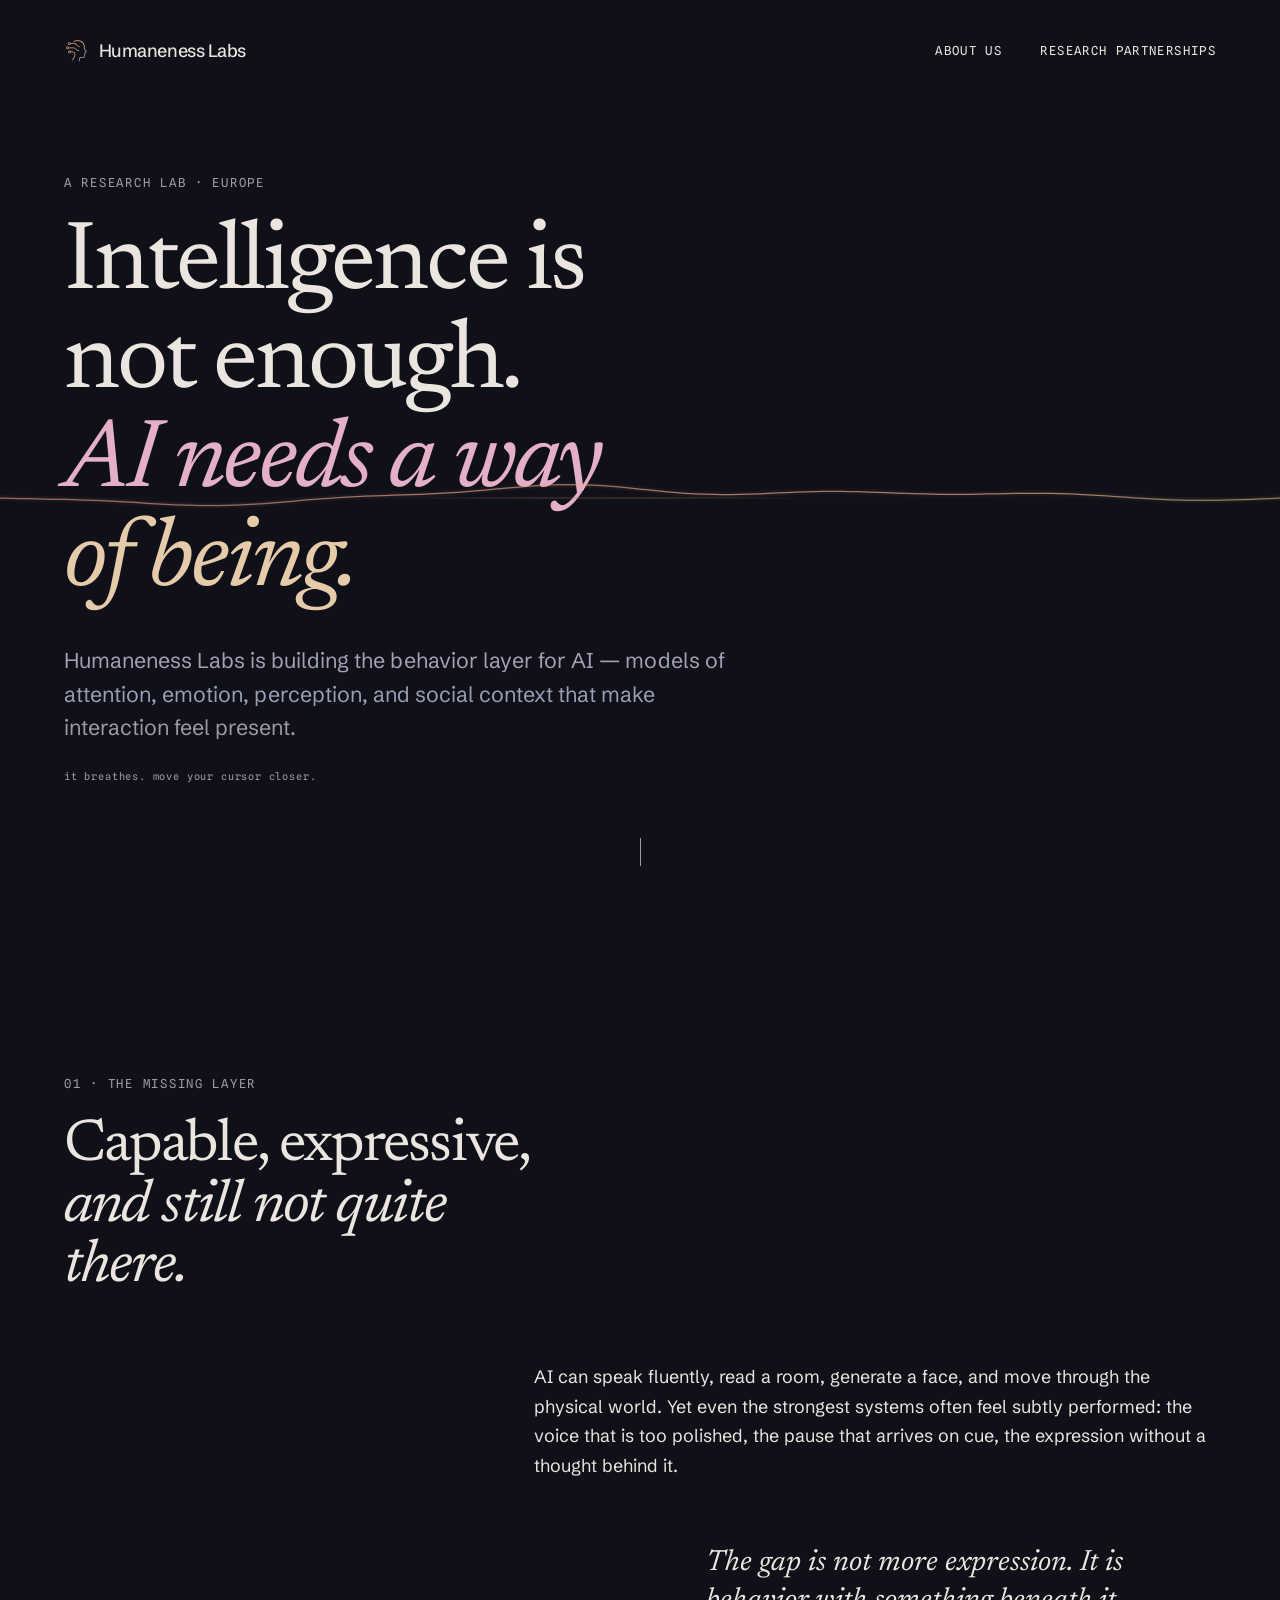
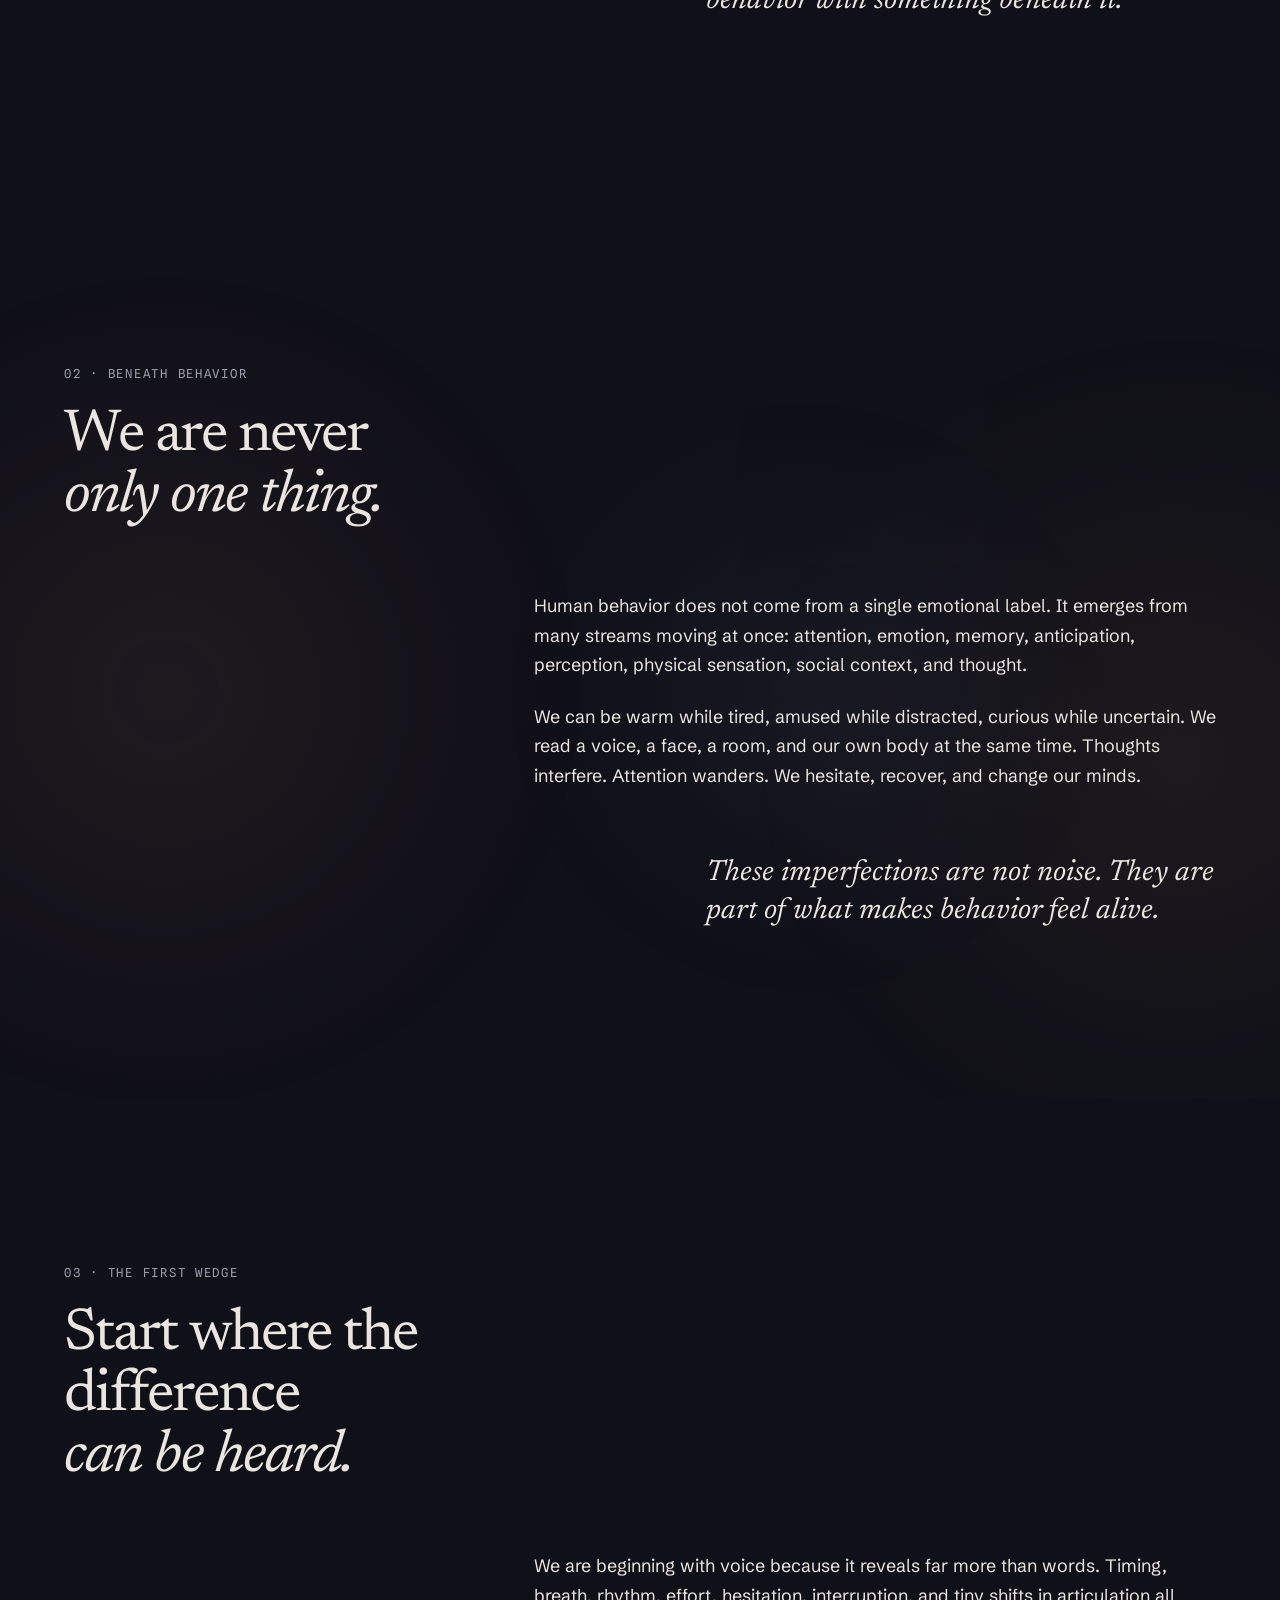
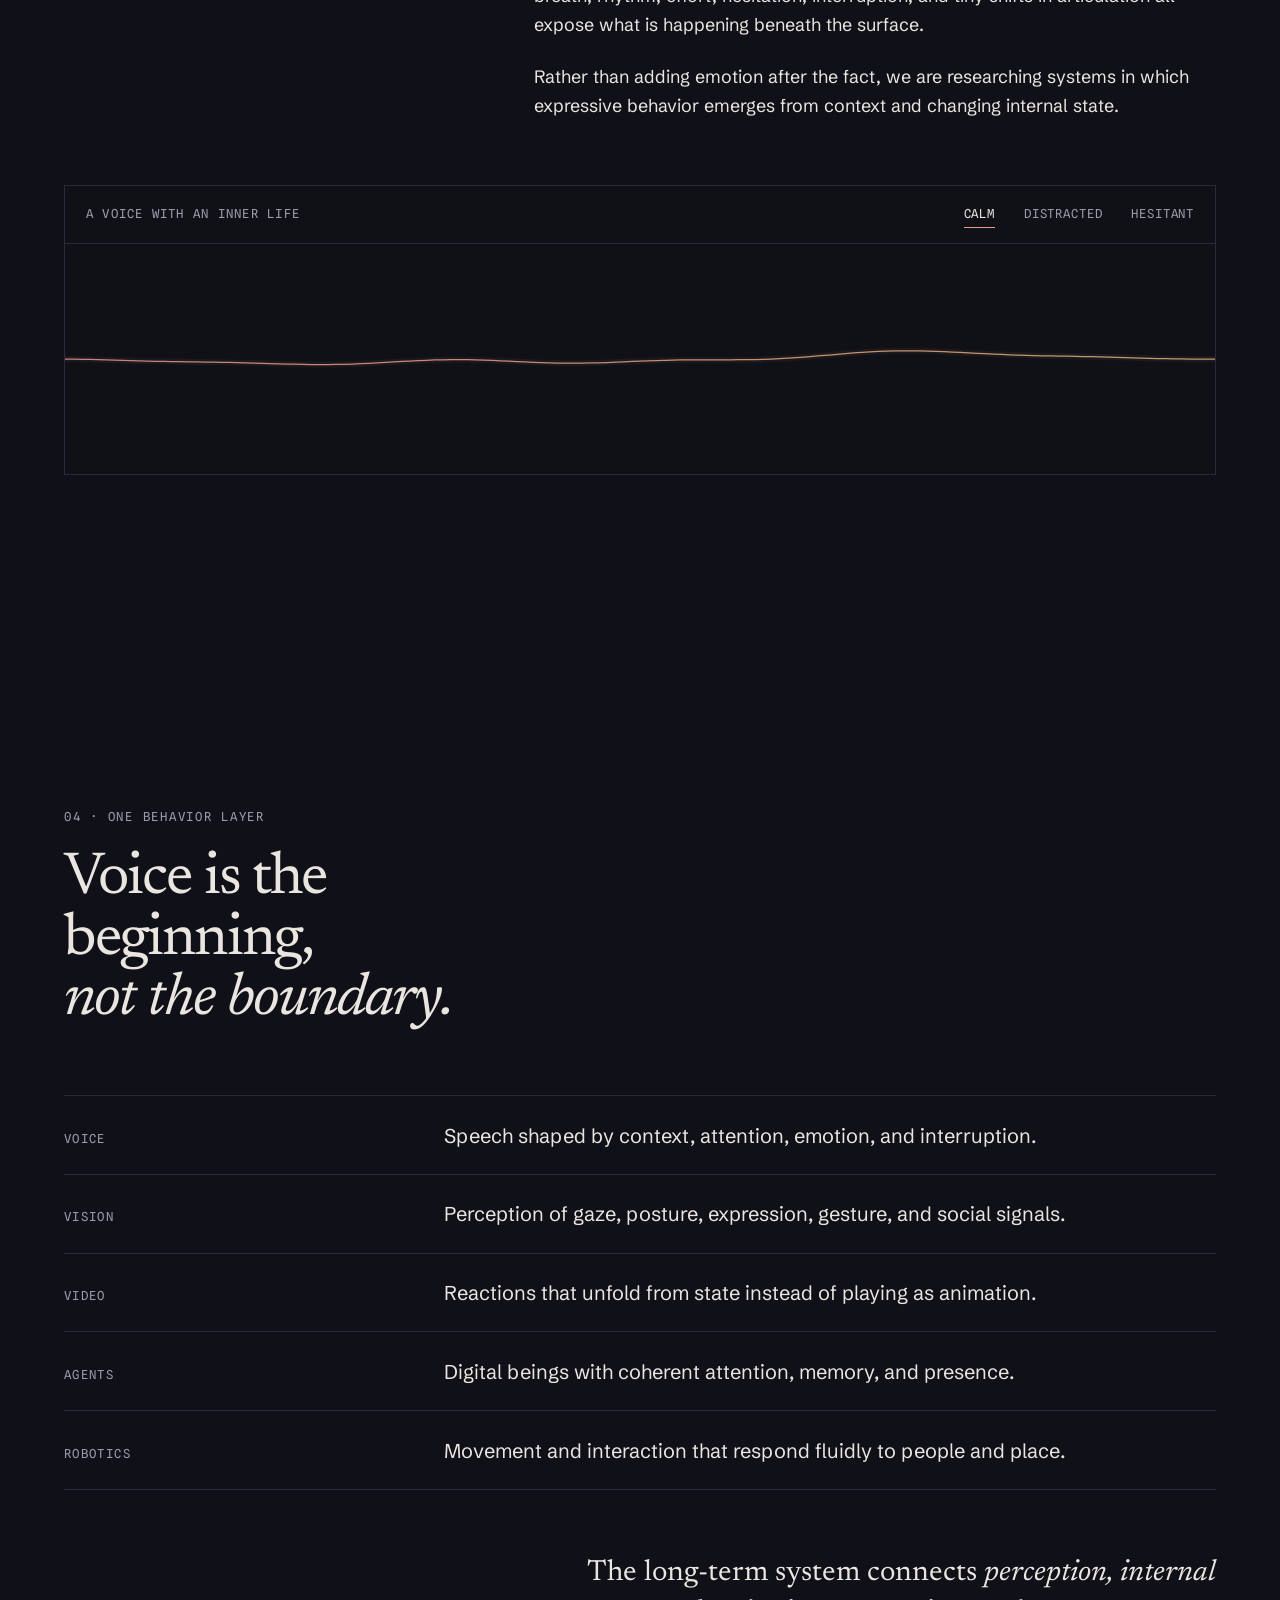
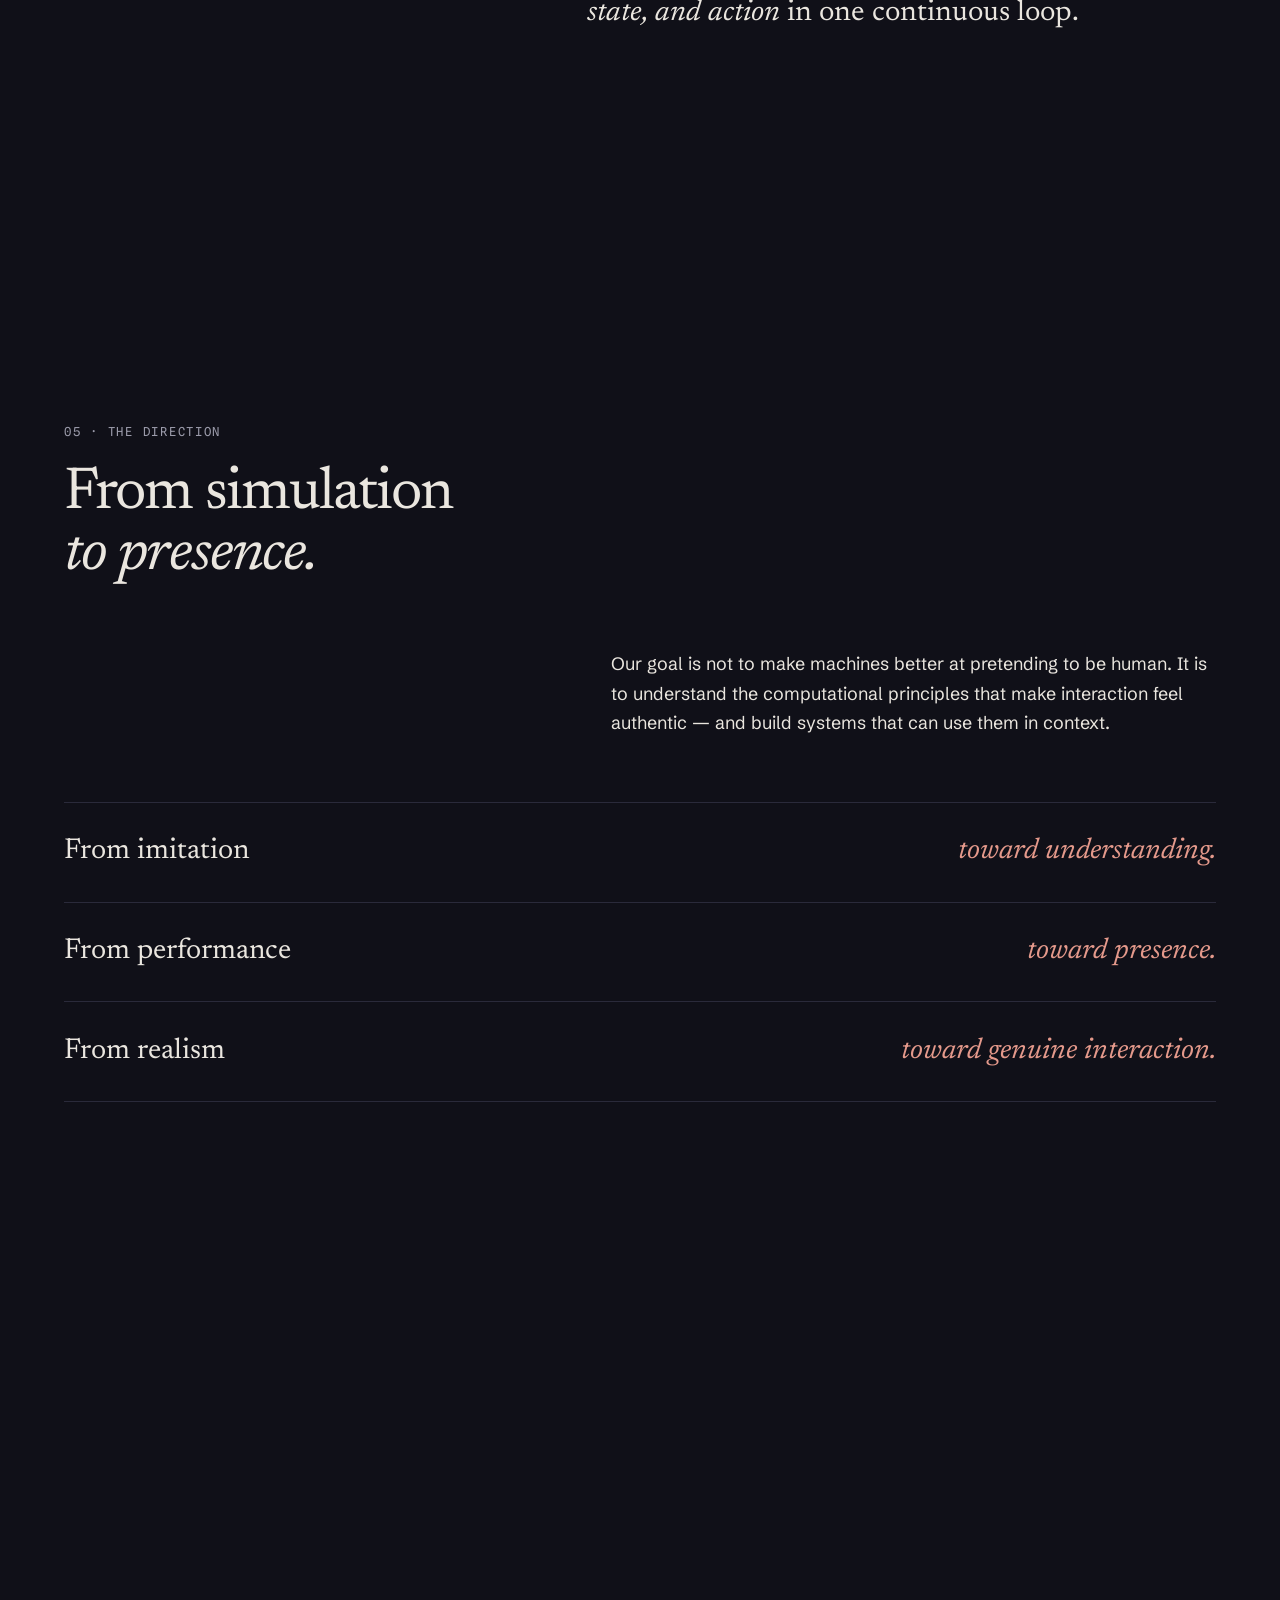
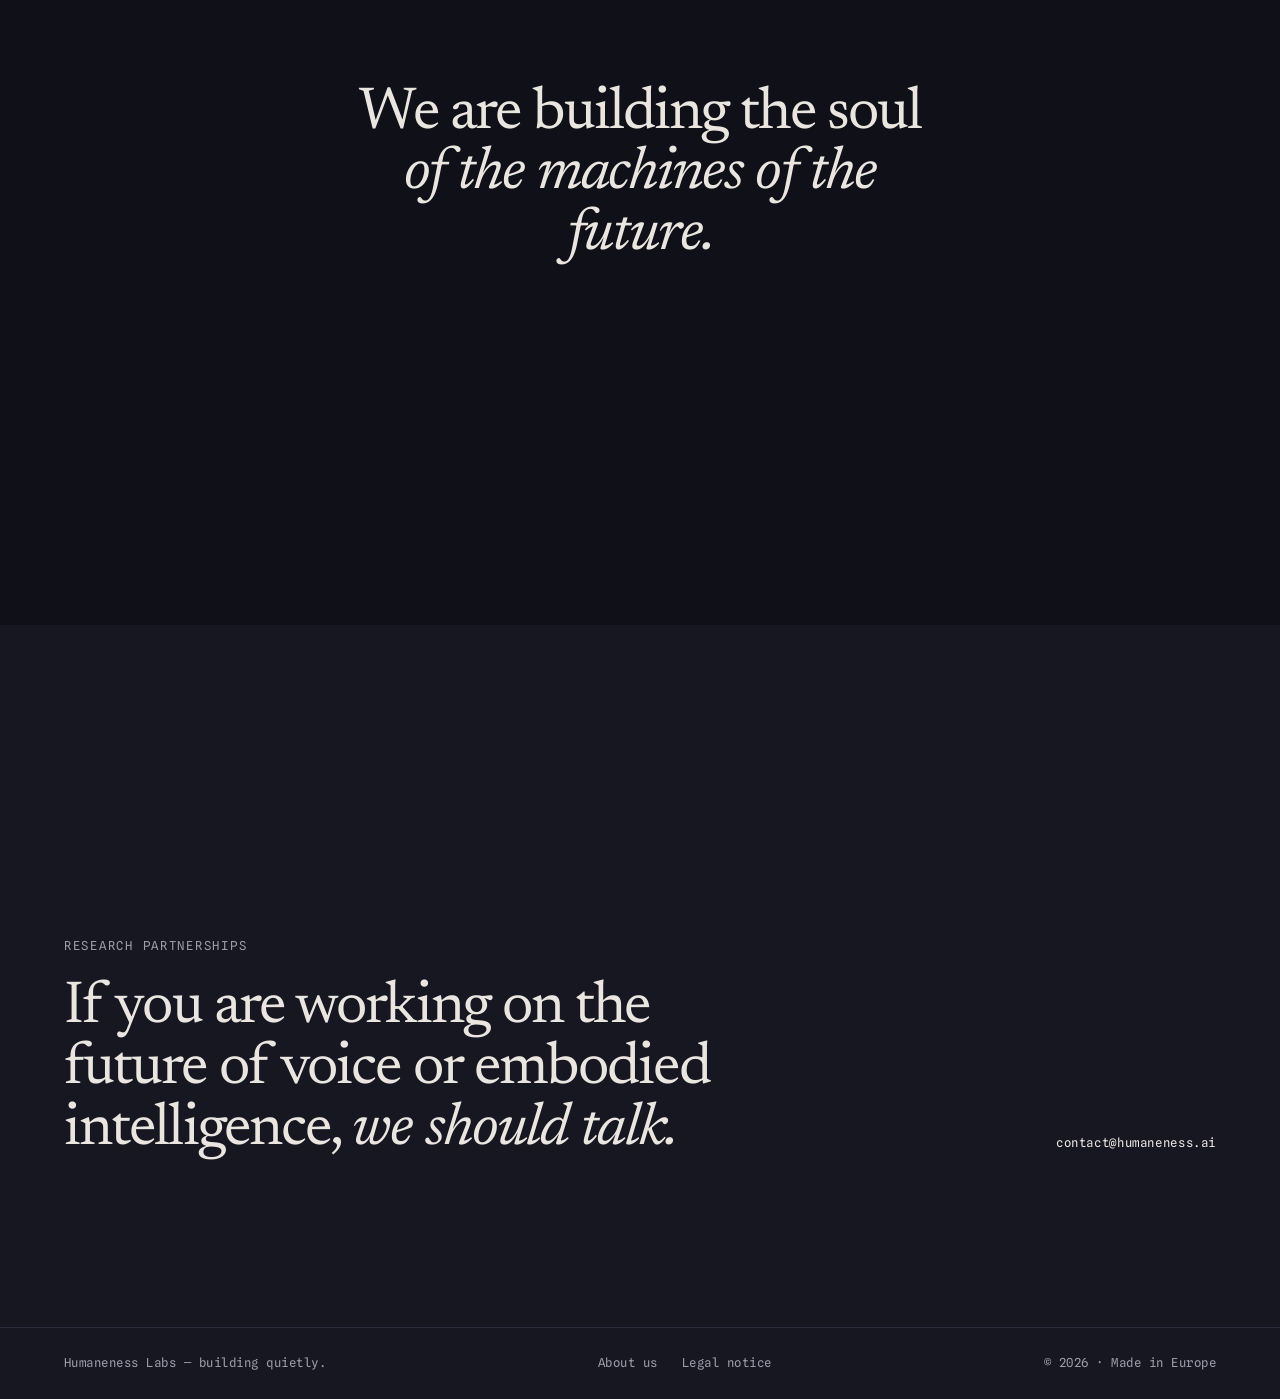
==== docs/index.html @ 401e99cb "Refresh cached stylesheets for corrected desktop layout" ====
<!doctype html>
<html lang="en" class="no-js">
  <head>
    <meta charset="utf-8">
    <meta name="viewport" content="width=device-width, initial-scale=1">
    <meta name="theme-color" content="#101018">
    <meta name="description" content="A European research lab building the behavior layer for AI — beginning with voice and extending to embodied intelligence.">
    <meta property="og:type" content="website">
    <meta property="og:title" content="Humaneness Labs — The behavior layer for AI">
    <meta property="og:description" content="Models of attention, emotion, perception, and social context that make AI interaction feel present.">
    <meta property="og:image" content="assets/og/og-image.png">
    <meta name="twitter:card" content="summary_large_image">
    <meta name="twitter:title" content="Humaneness Labs — The behavior layer for AI">
    <meta name="twitter:description" content="Models of attention, emotion, perception, and social context that make AI interaction feel present.">
    <meta name="twitter:image" content="assets/og/og-image.png">
    <title>Humaneness Labs — The behavior layer for AI</title>
    <link rel="icon" href="favicon.png" type="image/png" sizes="64x64">
    <link rel="icon" href="logo.svg" type="image/svg+xml">
    <link rel="preload" href="assets/fonts/newsreader-400.woff2" as="font" type="font/woff2" crossorigin>
    <link rel="preload" href="assets/fonts/schibsted-grotesk-400.woff2" as="font" type="font/woff2" crossorigin>
    <link rel="stylesheet" href="assets/css/main.css?v=73f887b3a5cd">
  </head>
  <body>
    <a class="skip-link" href="#main">Skip to content</a>

    <header class="site-header" aria-label="Primary">
      <a class="wordmark" href="#hero" aria-label="Humaneness Labs, home">
        <span class="brand-mark" aria-hidden="true"></span>
        <span>Humaneness Labs</span>
      </a>
      <nav class="site-nav" aria-label="Main navigation">
        <a class="text-link" href="about.html">About us</a>
        <a class="text-link site-header__contact" href="#contact">Research partnerships</a>
      </nav>
    </header>

    <canvas class="living-line living-line--fixed" id="living-line" role="img" aria-label="A thin line moving like a breathing voice"></canvas>

    <main id="main" tabindex="-1">
      <section class="hero shell" id="hero" aria-labelledby="hero-title">
        <div class="hero__content">
          <p class="eyebrow">A research lab · Europe</p>
          <h1 id="hero-title" aria-label="Intelligence is not enough. AI needs a way of being.">
            <span data-hero-line>Intelligence is not enough.</span>
            <em data-hero-line data-pause>AI needs a way of being.</em>
          </h1>
          <p class="hero__lede">Humaneness Labs is building the behavior layer for AI — models of attention, emotion, perception, and social context that make interaction feel present.</p>
          <p class="line-caption">it breathes. move your cursor closer.</p>
        </div>
        <span class="scroll-cue" aria-hidden="true"></span>
      </section>

      <section class="section section--gap shell" id="gap" aria-labelledby="gap-title">
        <div class="section__inner">
          <p class="eyebrow" data-reveal>01 · The missing layer</p>
          <h2 id="gap-title" data-reveal>Capable, expressive,<br><em>and still not quite there.</em></h2>
          <p data-reveal>AI can speak fluently, read a room, generate a face, and move through the physical world. Yet even the strongest systems often feel subtly performed: the voice that is too polished, the pause that arrives on cue, the expression without a thought behind it.</p>
          <p class="pull-line" data-reveal>The gap is not more expression. It is behavior with something beneath it.</p>
        </div>
      </section>

      <section class="section section--beneath shell" id="beneath" aria-labelledby="beneath-title">
        <div class="streams" aria-hidden="true">
          <span class="stream stream--rose"></span>
          <span class="stream stream--amber"></span>
          <span class="stream stream--blue"></span>
        </div>
        <div class="section__inner">
          <p class="eyebrow" data-reveal>02 · Beneath behavior</p>
          <h2 id="beneath-title" data-reveal>We are never<br><em>only one thing.</em></h2>
          <div class="section__body">
            <p data-reveal>Human behavior does not come from a single emotional label. It emerges from many streams moving at once: attention, emotion, memory, anticipation, perception, physical sensation, social context, and thought.</p>
            <p data-reveal>We can be warm while tired, amused while distracted, curious while uncertain. We read a voice, a face, a room, and our own body at the same time. Thoughts interfere. Attention wanders. We hesitate, recover, and change our minds.</p>
          </div>
          <p class="pull-line" data-reveal>These imperfections are not noise. They are part of what makes behavior feel alive.</p>
        </div>
      </section>

      <section class="section section--speech shell" id="speech" aria-labelledby="speech-title">
        <div class="section__inner">
          <p class="eyebrow" data-reveal>03 · The first wedge</p>
          <h2 id="speech-title" data-reveal>Start where the difference<br><em>can be heard.</em></h2>
          <div class="section__body">
            <p data-reveal>We are beginning with voice because it reveals far more than words. Timing, breath, rhythm, effort, hesitation, interruption, and tiny shifts in articulation all expose what is happening beneath the surface.</p>
            <p data-reveal>Rather than adding emotion after the fact, we are researching systems in which expressive behavior emerges from context and changing internal state.</p>
          </div>

          <div class="voice-demo" data-reveal>
            <div class="voice-demo__topline">
              <p class="voice-demo__label">A voice with an inner life</p>
              <div class="moods" aria-label="Choose a behavior" role="group">
                <button class="mood is-active" type="button" aria-pressed="true" data-mood="calm">Calm</button>
                <button class="mood" type="button" aria-pressed="false" data-mood="distracted">Distracted</button>
                <button class="mood" type="button" aria-pressed="false" data-mood="hesitant">Hesitant</button>
              </div>
            </div>
            <canvas class="living-line living-line--demo" id="voice-line" role="img" aria-label="An interactive line demonstrating calm, distracted, and hesitant behavior"></canvas>
          </div>
        </div>
      </section>

      <section class="section section--beyond shell" id="beyond" aria-labelledby="beyond-title">
        <div class="section__inner">
          <p class="eyebrow" data-reveal>04 · One behavior layer</p>
          <h2 id="beyond-title" data-reveal>Voice is the beginning,<br><em>not the boundary.</em></h2>
          <div class="capability-list" role="list">
            <div class="capability" role="listitem" data-reveal style="--i: 0"><span>Voice</span><p>Speech shaped by context, attention, emotion, and interruption.</p></div>
            <div class="capability" role="listitem" data-reveal style="--i: 1"><span>Vision</span><p>Perception of gaze, posture, expression, gesture, and social signals.</p></div>
            <div class="capability" role="listitem" data-reveal style="--i: 2"><span>Video</span><p>Reactions that unfold from state instead of playing as animation.</p></div>
            <div class="capability" role="listitem" data-reveal style="--i: 3"><span>Agents</span><p>Digital beings with coherent attention, memory, and presence.</p></div>
            <div class="capability" role="listitem" data-reveal style="--i: 4"><span>Robotics</span><p>Movement and interaction that respond fluidly to people and place.</p></div>
          </div>
          <p class="platform-line" data-reveal>The long-term system connects <em>perception, internal state, and action</em> in one continuous loop.</p>
        </div>
      </section>

      <section class="section section--presence shell" id="presence" aria-labelledby="presence-title">
        <div class="section__inner">
          <p class="eyebrow" data-reveal>05 · The direction</p>
          <h2 id="presence-title" data-reveal>From simulation<br><em>to presence.</em></h2>
          <p class="presence-copy" data-reveal>Our goal is not to make machines better at pretending to be human. It is to understand the computational principles that make interaction feel authentic — and build systems that can use them in context.</p>
          <div class="direction-lines" aria-label="Our direction">
            <p data-reveal style="--i: 0"><span>From imitation</span><em>toward understanding.</em></p>
            <p data-reveal style="--i: 1"><span>From performance</span><em>toward presence.</em></p>
            <p data-reveal style="--i: 2"><span>From realism</span><em>toward genuine interaction.</em></p>
          </div>
        </div>
      </section>

      <section class="soul shell" id="soul" aria-labelledby="soul-title">
        <h2 id="soul-title" data-reveal>We are building the soul<br><em>of the machines of the future.</em></h2>
      </section>

      <section class="contact shell" id="contact" aria-labelledby="contact-title">
        <div>
          <p class="eyebrow" data-reveal>Research partnerships</p>
          <h2 id="contact-title" data-reveal>If you are working on the future of voice or embodied intelligence, <em>we should talk.</em></h2>
        </div>
        <a class="email-link" href="mailto:contact@humaneness.ai" data-reveal>contact@humaneness.ai</a>
      </section>
    </main>

    <footer class="site-footer shell">
      <p>Humaneness Labs — building quietly.</p>
      <nav class="footer-nav" aria-label="Footer navigation">
        <a href="about.html">About us</a>
        <a href="impressum.html">Legal notice</a>
      </nav>
      <p class="site-footer__meta">© 2026 · Made in Europe</p>
    </footer>

    <script src="assets/js/livingline.js"></script>
    <script src="assets/js/main.js"></script>
  </body>
</html>
---- docs/assets/css/main.css ----
@font-face {
  font-family: "Newsreader";
  src: url("../fonts/newsreader-400.woff2") format("woff2");
  font-style: normal;
  font-weight: 400;
  font-display: swap;
}

@font-face {
  font-family: "Newsreader";
  src: url("../fonts/newsreader-400-italic.woff2") format("woff2");
  font-style: italic;
  font-weight: 400;
  font-display: swap;
}

@font-face {
  font-family: "Schibsted Grotesk";
  src: url("../fonts/schibsted-grotesk-400.woff2") format("woff2");
  font-style: normal;
  font-weight: 400;
  font-display: swap;
}

@font-face {
  font-family: "Schibsted Grotesk";
  src: url("../fonts/schibsted-grotesk-500.woff2") format("woff2");
  font-style: normal;
  font-weight: 500;
  font-display: swap;
}

@font-face {
  font-family: "Spline Sans Mono";
  src: url("../fonts/spline-sans-mono-400.woff2") format("woff2");
  font-style: normal;
  font-weight: 400;
  font-display: swap;
}

:root {
  --ink-deep: #101018;
  --ink-raise: #171722;
  --hairline: #2a2a3a;
  --bone: #eae6df;
  --mute: #9b9baa;
  --breath-rose: #e4998b;
  --breath-amber: #ddb27a;
  --stream-blue: #7c8cbd;
  --line-glow-rose: #ff6f91;
  --line-glow-amber: #ffc15c;
  --line-glow-blue: #91a8ff;
  --display: "Newsreader", Iowan Old Style, Baskerville, serif;
  --body: "Schibsted Grotesk", "Avenir Next", Avenir, Helvetica, Arial, sans-serif;
  --mono: "Spline Sans Mono", "SFMono-Regular", Consolas, monospace;
  --step--1: clamp(.69rem, .66rem + .14vw, .78rem);
  --step-0: clamp(1rem, .96rem + .2vw, 1.12rem);
  --step-1: clamp(1.35rem, 1.18rem + .82vw, 1.86rem);
  --step-2: clamp(2.25rem, 1.6rem + 2.65vw, 4.15rem);
  --step-3: clamp(3.1rem, 1.75rem + 5.85vw, 7.75rem);
  --space-s: clamp(1rem, 2vw, 1.5rem);
  --space-m: clamp(2.5rem, 5vw, 4.5rem);
  --space-l: clamp(6rem, 13vw, 12rem);
  --measure: 62ch;
  --ease-breath: cubic-bezier(.37, 0, .63, 1);
  --ease-out: cubic-bezier(.16, 1, .3, 1);
  --dur-reveal: 900ms;
}

*, *::before, *::after { box-sizing: border-box; }

html {
  background: var(--ink-deep);
  scroll-behavior: smooth;
}

body {
  margin: 0;
  overflow-x: hidden;
  background: var(--ink-deep);
  color: var(--bone);
  font-family: var(--body);
  font-size: var(--step-0);
  line-height: 1.65;
  -webkit-font-smoothing: antialiased;
  text-rendering: optimizeLegibility;
}

::selection { background: var(--breath-rose); color: var(--ink-deep); }
a { color: inherit; }
a:focus-visible, button:focus-visible { outline: 2px solid var(--stream-blue); outline-offset: 4px; }

.skip-link {
  position: fixed;
  z-index: 30;
  top: 1rem;
  left: 1rem;
  background: var(--bone);
  color: var(--ink-deep);
  width: 1px;
  height: 1px;
  padding: 0;
  overflow: hidden;
  clip-path: inset(50%);
  white-space: nowrap;
}

.skip-link:focus-visible {
  width: auto;
  height: auto;
  padding: .55rem .8rem;
  overflow: visible;
  clip-path: none;
}
.shell { padding-inline: clamp(1.35rem, 5vw, 5rem); }

.site-header {
  position: relative;
  z-index: 10;
  display: flex;
  align-items: center;
  justify-content: space-between;
  gap: 2rem;
  padding: clamp(1.25rem, 3vw, 2.25rem) clamp(1.35rem, 5vw, 5rem);
}

.site-nav { display: flex; align-items: center; gap: clamp(1rem, 3vw, 2.5rem); }
.site-nav a[aria-current="page"], .footer-nav a[aria-current="page"] { color: var(--bone); }

.wordmark {
  display: inline-flex;
  align-items: center;
  gap: .62rem;
  font-weight: 500;
  letter-spacing: -.025em;
  text-decoration: none;
}

.brand-mark {
  width: 1.55rem;
  height: 1.55rem;
  flex: 0 0 auto;
  background: var(--bone);
  background: linear-gradient(145deg, var(--breath-rose), var(--breath-amber) 55%, var(--stream-blue));
  -webkit-mask: url("../../logo.svg") center / contain no-repeat;
  mask: url("../../logo.svg") center / contain no-repeat;
}

.text-link, .mood, .email-link {
  position: relative;
  text-decoration: none;
}

.text-link {
  font-family: var(--mono);
  font-size: var(--step--1);
  letter-spacing: .11em;
  text-transform: uppercase;
}

.text-link::after, .mood::after, .email-link::after {
  content: "";
  position: absolute;
  inset: auto 0 -.35em;
  height: 1px;
  background: var(--breath-rose);
  transform: scaleX(0);
  transform-origin: left;
  transition: transform 250ms var(--ease-out);
}

.text-link:hover::after, .text-link:focus-visible::after,
.mood:hover::after, .mood:focus-visible::after,
.email-link:hover::after, .email-link:focus-visible::after { transform: scaleX(1); }

.text-link:hover, .mood:hover, .email-link:hover { color: var(--breath-rose); }

.eyebrow {
  margin: 0 0 1.5rem;
  color: var(--mute);
  font-family: var(--mono);
  font-size: var(--step--1);
  letter-spacing: .14em;
  line-height: 1.4;
  text-transform: uppercase;
}

h1, h2 {
  margin: 0;
  font-family: var(--display);
  font-weight: 400;
  letter-spacing: -.032em;
  line-height: 1.02;
}

h1 { max-width: 11ch; font-size: clamp(3.1rem, min(7.6vw, 12svh), 7.75rem); }
h1 > span, h1 > em { display: block; }
h1 em, h2 em, .pull-line, .platform-line em, .direction-lines em { font-style: italic; font-weight: 400; }

.hero {
  position: relative;
  z-index: 1;
  display: grid;
  min-height: calc(100svh - 6.5rem);
  align-items: center;
  padding-block: 2.5rem 5rem;
}

.hero__content { width: min(100%, 72rem); margin-inline: auto; }
.hero__lede {
  max-width: 53ch;
  margin: 2rem 0 0;
  color: var(--mute);
  font-size: clamp(1.05rem, .94rem + .5vw, 1.34rem);
  line-height: 1.55;
}

.hero-word {
  display: inline-block;
  margin-right: .19em;
}

.hero-word:last-child { margin-right: 0; }

.living-line { display: block; width: 100%; }
.living-line--fixed {
  position: fixed;
  z-index: 2;
  top: calc(50% + clamp(4.75rem, 10vw, 9.5rem));
  left: 0;
  height: 140px;
  border-block: 1px solid transparent;
  transform: translate3d(0, var(--dock-shift, 0), 0) translateY(-50%);
  mix-blend-mode: difference;
  pointer-events: none;
}

.living-line--fixed.is-docked {
  z-index: 3;
  mix-blend-mode: normal;
}

.line-color-word { transition: color 130ms linear; }

.line-caption {
  margin: 1.5rem 0 0;
  color: var(--mute);
  font-family: var(--mono);
  font-size: .64rem;
  letter-spacing: .08em;
  opacity: 0;
}

.scroll-cue {
  position: absolute;
  bottom: 2rem;
  left: 50%;
  width: 1px;
  height: 28px;
  background: var(--mute);
  transform-origin: top;
}

.section {
  position: relative;
  z-index: 1;
  display: grid;
  min-height: 100svh;
  align-items: center;
  padding-block: var(--space-l);
}

.section__inner { width: min(100%, 72rem); margin-inline: auto; }
.section h2, .contact h2 { max-width: 15ch; font-size: var(--step-2); }
.section__body { max-width: var(--measure); margin: var(--space-m) 0 0 auto; }
.section__body p { margin: 0; }
.section__body p + p { margin-top: 1.35rem; }

.section--gap .section__inner > p:not(.eyebrow):not(.pull-line),
.presence-copy {
  max-width: var(--measure);
  margin: var(--space-m) 0 0 auto;
}

.pull-line {
  max-width: 30ch;
  margin: var(--space-m) 0 0 auto;
  font-family: var(--display);
  font-size: var(--step-1);
  line-height: 1.3;
}

.section--beneath { overflow: hidden; }
.streams { position: absolute; z-index: -1; inset: 0; overflow: hidden; pointer-events: none; }
.stream {
  position: absolute;
  width: min(70vw, 62rem);
  aspect-ratio: 1;
  border-radius: 50%;
  opacity: .75;
}
.stream--rose { top: 5%; left: -22%; background: radial-gradient(circle, rgb(228 153 139 / .10) 0, rgb(228 153 139 / .04) 38%, transparent 70%); }
.stream--amber { right: -27%; bottom: -12%; background: radial-gradient(circle, rgb(221 178 122 / .085) 0, rgb(221 178 122 / .035) 40%, transparent 71%); }
.stream--blue { top: 20%; right: 12%; width: min(50vw, 42rem); background: radial-gradient(circle, rgb(124 140 189 / .09) 0, rgb(124 140 189 / .025) 44%, transparent 72%); }

.voice-demo {
  margin-top: var(--space-m);
  border: 1px solid var(--hairline);
  background: rgb(16 16 24 / .52);
}

.voice-demo__topline {
  display: flex;
  align-items: center;
  justify-content: space-between;
  gap: 1.5rem;
  padding: 1.15rem 1.3rem;
  border-bottom: 1px solid var(--hairline);
}

.voice-demo__label {
  margin: 0;
  color: var(--mute);
  font-family: var(--mono);
  font-size: var(--step--1);
  letter-spacing: .1em;
  text-transform: uppercase;
}

.moods { display: flex; gap: clamp(.8rem, 2.5vw, 1.8rem); }
.mood {
  padding: 0;
  border: 0;
  background: transparent;
  color: var(--mute);
  cursor: pointer;
  font: 400 var(--step--1)/1.5 var(--mono);
  letter-spacing: .07em;
  text-transform: uppercase;
  transition: color 250ms var(--ease-out);
}

.mood.is-active { color: var(--bone); }
.mood.is-active::after { transform: scaleX(1); }
.living-line--demo { height: clamp(150px, 22vw, 230px); }

.capability-list { margin-top: var(--space-m); border-top: 1px solid var(--hairline); }
.capability {
  display: grid;
  grid-template-columns: minmax(9rem, .45fr) 1fr;
  gap: 2rem;
  align-items: baseline;
  padding: 1.4rem 0;
  border-bottom: 1px solid var(--hairline);
}
.capability > span {
  color: var(--mute);
  font-family: var(--mono);
  font-size: var(--step--1);
  letter-spacing: .11em;
  text-transform: uppercase;
}
.capability p { margin: 0; font-size: clamp(1.05rem, .95rem + .4vw, 1.25rem); }
.platform-line {
  max-width: 37ch;
  margin: var(--space-m) 0 0 auto;
  font-family: var(--display);
  font-size: var(--step-1);
  line-height: 1.35;
}

.section--presence { min-height: 125svh; }
.presence-copy { max-width: 55ch; }
.direction-lines { margin-top: var(--space-m); border-top: 1px solid var(--hairline); }
.direction-lines p {
  display: grid;
  grid-template-columns: minmax(0, 1fr) minmax(0, 1fr);
  gap: 2rem;
  margin: 0;
  padding: clamp(1.2rem, 2vw, 1.8rem) 0;
  border-bottom: 1px solid var(--hairline);
  font-family: var(--display);
  font-size: clamp(1.25rem, 1rem + 1vw, 2rem);
}
.direction-lines em { color: var(--breath-rose); text-align: right; }

.soul {
  position: relative;
  z-index: 1;
  display: grid;
  min-height: 100svh;
  place-items: center;
  text-align: center;
}
.soul h2 { max-width: 18ch; font-size: var(--step-2); }

.contact {
  position: relative;
  z-index: 2;
  display: grid;
  grid-template-columns: 1fr auto;
  gap: clamp(3rem, 8vw, 9rem);
  min-height: 78svh;
  align-items: end;
  padding-block: var(--space-l);
  background: var(--ink-raise);
}
.contact h2 { max-width: 19ch; }
.email-link {
  align-self: end;
  margin-bottom: .45rem;
  color: var(--bone);
  font-family: var(--mono);
  font-size: var(--step--1);
  letter-spacing: .05em;
  white-space: nowrap;
}

.site-footer {
  position: relative;
  z-index: 2;
  display: flex;
  justify-content: space-between;
  gap: 2rem;
  padding-block: 1.6rem;
  border-top: 1px solid var(--hairline);
  background: var(--ink-raise);
  color: var(--mute);
  font-family: var(--mono);
  font-size: var(--step--1);
  letter-spacing: .04em;
}
.site-footer p { margin: 0; }
.footer-nav { display: flex; flex-wrap: wrap; gap: .75rem 1.5rem; }
.footer-nav a { text-decoration: none; }
.footer-nav a:hover { color: var(--breath-rose); }

.content-page { min-height: calc(100svh - 12rem); padding-block: clamp(3rem, 7vw, 7rem) var(--space-l); }
.content-page__inner { width: min(100%, 72rem); margin-inline: auto; }
.content-page h1 { max-width: 16ch; font-size: var(--step-2); }
.page-intro { max-width: 58ch; margin: 2rem 0 0; color: var(--mute); font-size: var(--step-1); line-height: 1.5; }
.founders { display: grid; grid-template-columns: repeat(2, minmax(0, 1fr)); gap: var(--space-m); margin-top: var(--space-m); }
.founder { border-top: 1px solid var(--hairline); padding-top: 2rem; }
.founder h2 { font-size: clamp(2rem, 1.4rem + 1.5vw, 3rem); overflow-wrap: anywhere; }
.founder p { max-width: 48ch; }
.founder .eyebrow { margin-top: 1rem; color: var(--breath-amber); }
.about-note { max-width: var(--measure); margin-top: var(--space-m); }
.about-note h2, .legal-copy h2 { font-size: var(--step-1); line-height: 1.2; }
.about-note a, .legal-copy a { text-underline-offset: .2em; }
.legal-copy { max-width: 72ch; margin-top: var(--space-m); overflow-wrap: anywhere; }
.legal-copy section + section { margin-top: 2.5rem; }
.legal-copy h3 { margin: 2rem 0 .75rem; font-size: var(--step-0); font-weight: 500; }
.legal-copy p { margin: 1rem 0 0; }
.legal-copy address { margin-top: 1rem; font-style: normal; }

.error-page { display: grid; min-height: 100svh; place-items: center; padding: 2rem; text-align: center; }
.error-page__inner { max-width: 46rem; }
.error-page h1 { max-width: none; font-size: var(--step-2); }
.error-page p { margin: 1.5rem 0 0; color: var(--mute); }

.no-js .living-line { border-top-color: var(--hairline); }

@media (prefers-reduced-motion: no-preference) {
  .line-caption { animation: caption-in 1s 3s forwards; }
  .scroll-cue { animation: cue-breathe 4.5s var(--ease-breath) infinite; }
  .stream { will-change: transform; }
  .stream--rose { animation: drift-one 110s ease-in-out infinite alternate; }
  .stream--amber { animation: drift-two 140s ease-in-out infinite alternate; }
  .stream--blue { animation: drift-three 90s ease-in-out infinite alternate; }
  .js [data-reveal] {
    opacity: 0;
    transform: translateY(18px);
    transition: opacity var(--dur-reveal) var(--ease-out), transform var(--dur-reveal) var(--ease-out);
    transition-delay: calc(var(--i, 0) * 90ms);
  }
  .js [data-reveal].is-in { opacity: 1; transform: translateY(0); }
  .js .hero-word { opacity: 0; transform: translateY(.18em); transition: opacity 750ms var(--ease-out), transform 750ms var(--ease-out); transition-delay: var(--word-delay); }
  .js .hero-word.is-in { opacity: 1; transform: translateY(0); }
  @keyframes caption-in { to { opacity: 1; } }
  @keyframes cue-breathe { 50% { opacity: .35; transform: scaleY(.55); } }
  @keyframes drift-one { to { transform: translate3d(8vw, 5vh, 0); } }
  @keyframes drift-two { to { transform: translate3d(-7vw, -6vh, 0); } }
  @keyframes drift-three { to { transform: translate3d(-4vw, 8vh, 0); } }
}

@media (prefers-reduced-motion: reduce) {
  html { scroll-behavior: auto; }
  .line-caption { display: none; }
  .line-color-word { transition: none; }
}

@media (hover: none), (pointer: coarse) { .line-caption { display: none; } }

@media (max-width: 720px) {
  .site-header { flex-wrap: wrap; gap: 1rem; }
  .site-nav { width: 100%; justify-content: space-between; }
  .site-header__contact { max-width: 12ch; text-align: right; line-height: 1.35; }
  .living-line--fixed { top: 68%; }
  .section__body, .section--gap .section__inner > p:not(.eyebrow):not(.pull-line), .pull-line, .presence-copy, .platform-line { margin-left: 0; }
  .voice-demo__topline { align-items: flex-start; flex-direction: column; }
  .moods { width: 100%; justify-content: space-between; }
  .capability { grid-template-columns: 1fr; gap: .45rem; }
  .direction-lines p { display: block; }
  .direction-lines em { display: block; margin-top: .2rem; text-align: left; }
  .contact { grid-template-columns: 1fr; align-content: end; }
  .email-link { justify-self: start; }
  .site-footer { flex-direction: column; gap: .45rem; }
  .footer-nav { margin-block: .6rem; }
  .founders { grid-template-columns: 1fr; }
}

@media (max-width: 430px) {
  h1 { font-size: clamp(2.9rem, 14.4vw, 4rem); }
  .hero__lede { font-size: 1rem; }
  .mood { font-size: .62rem; }
}
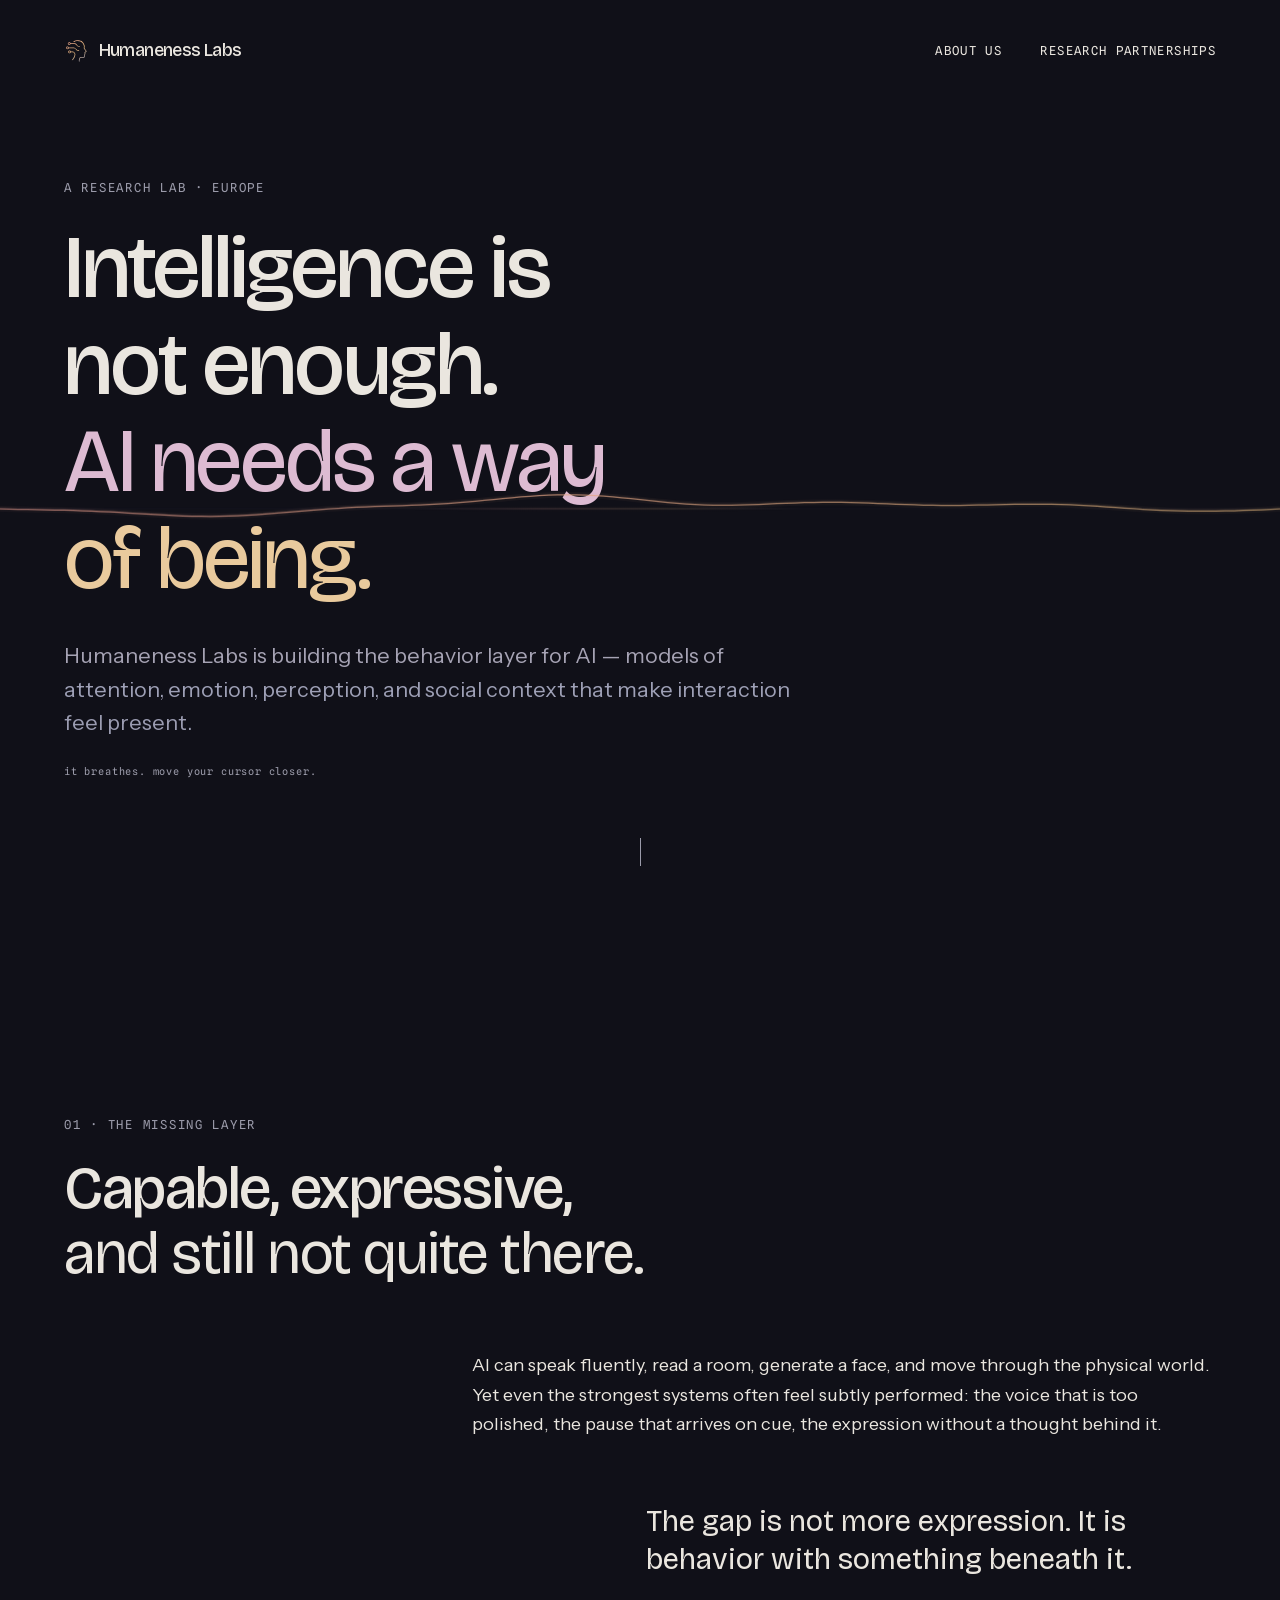
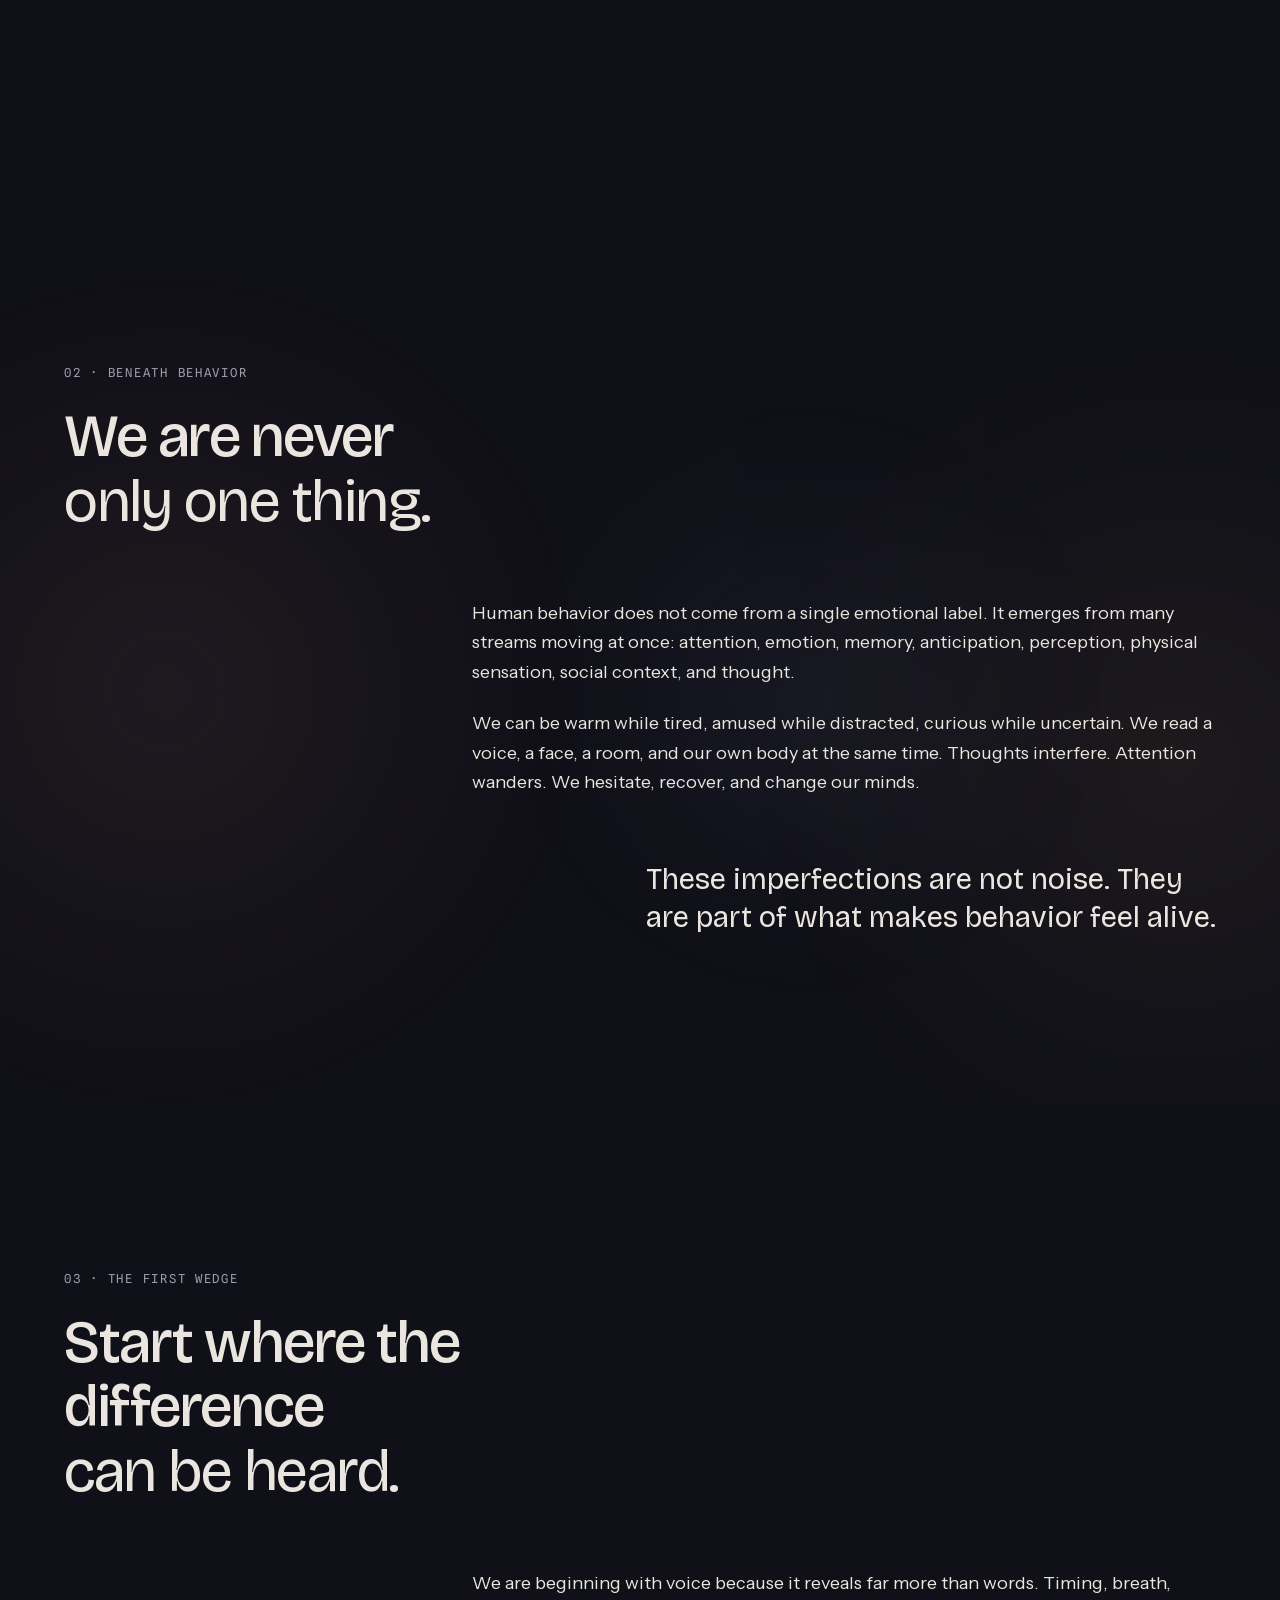
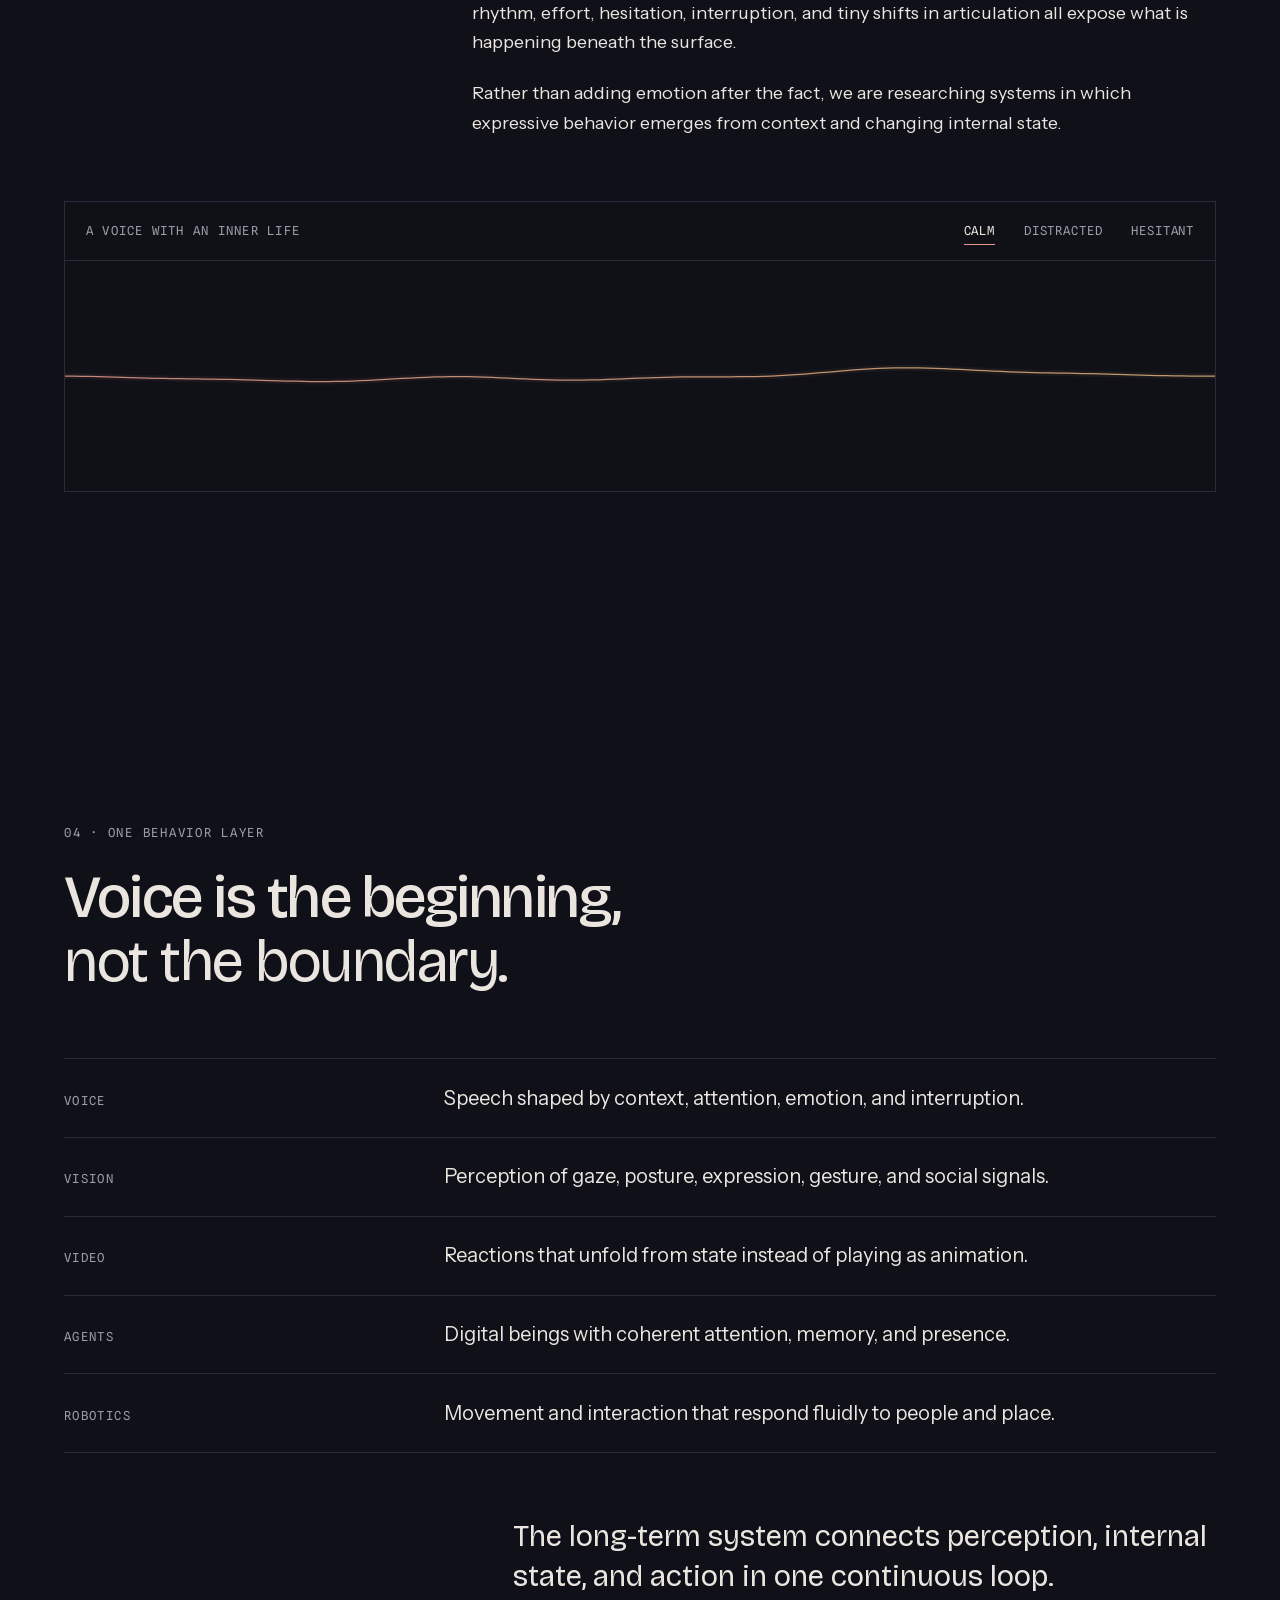
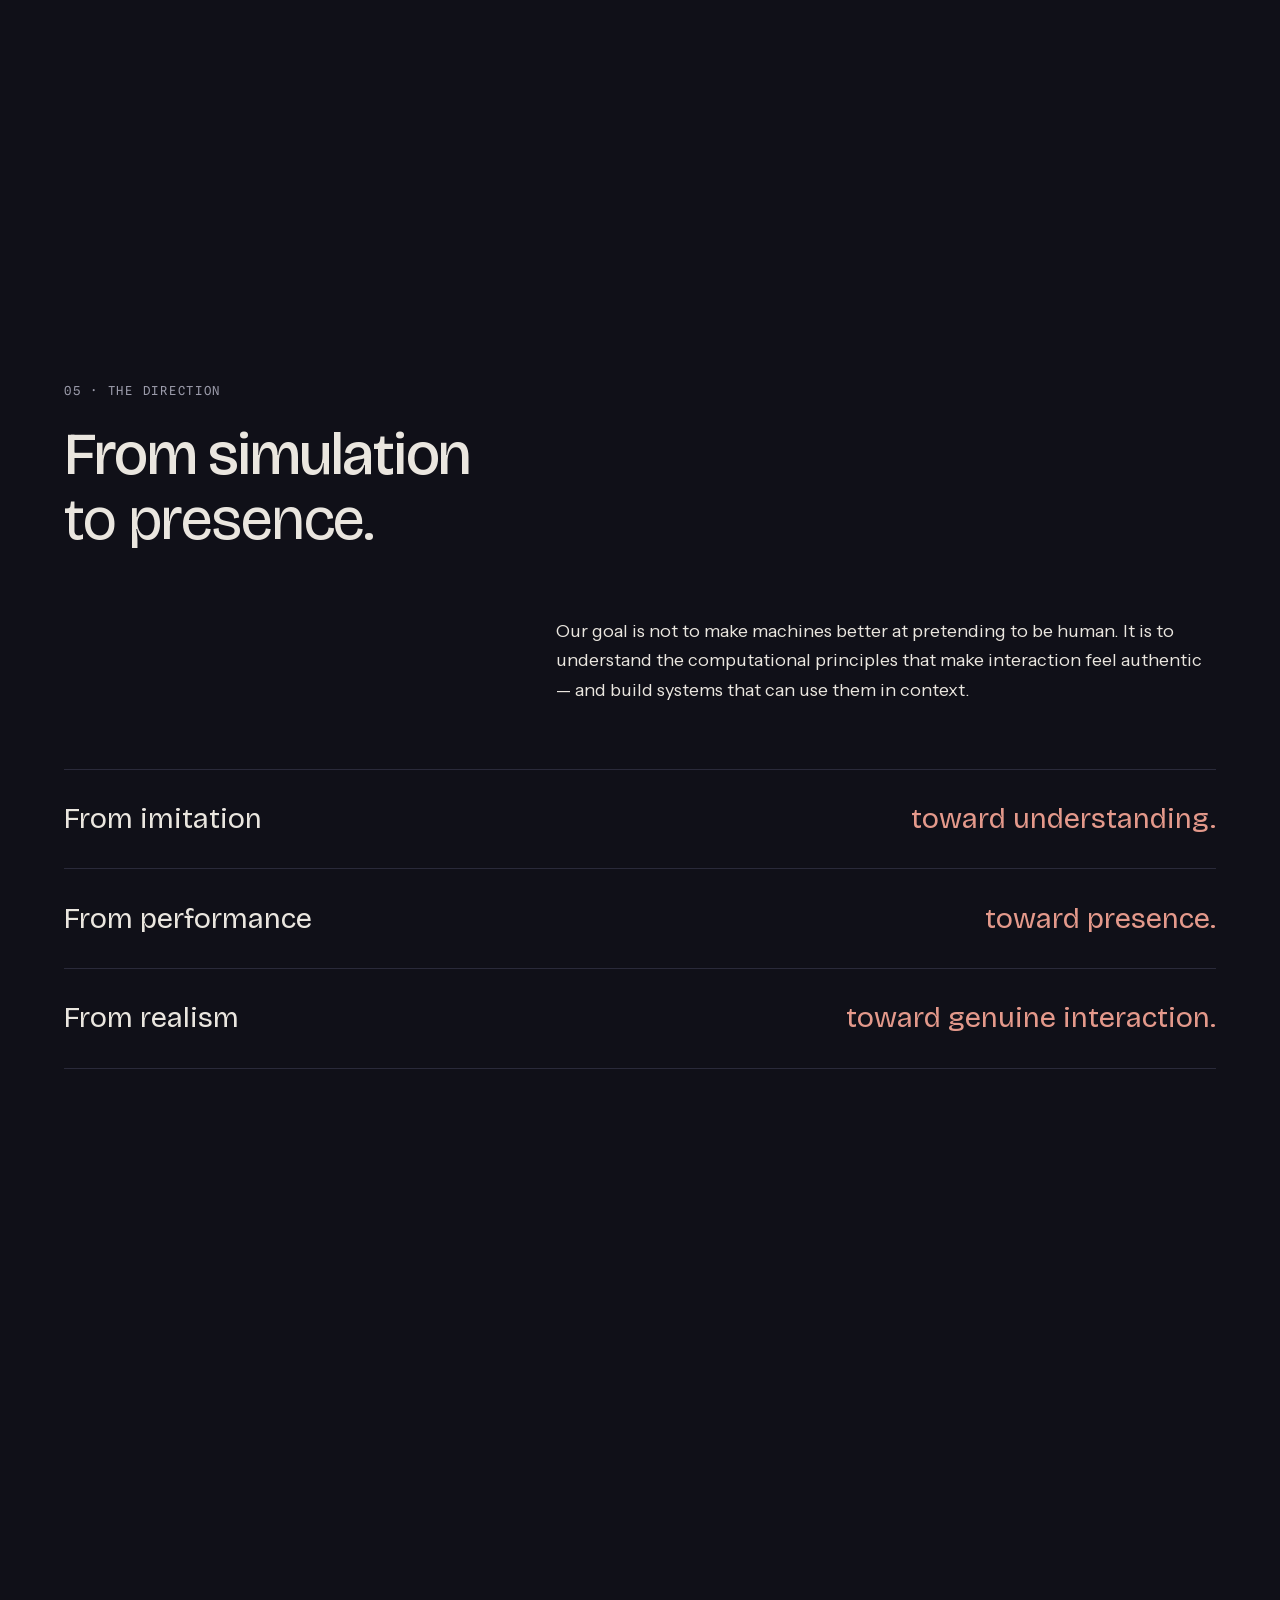
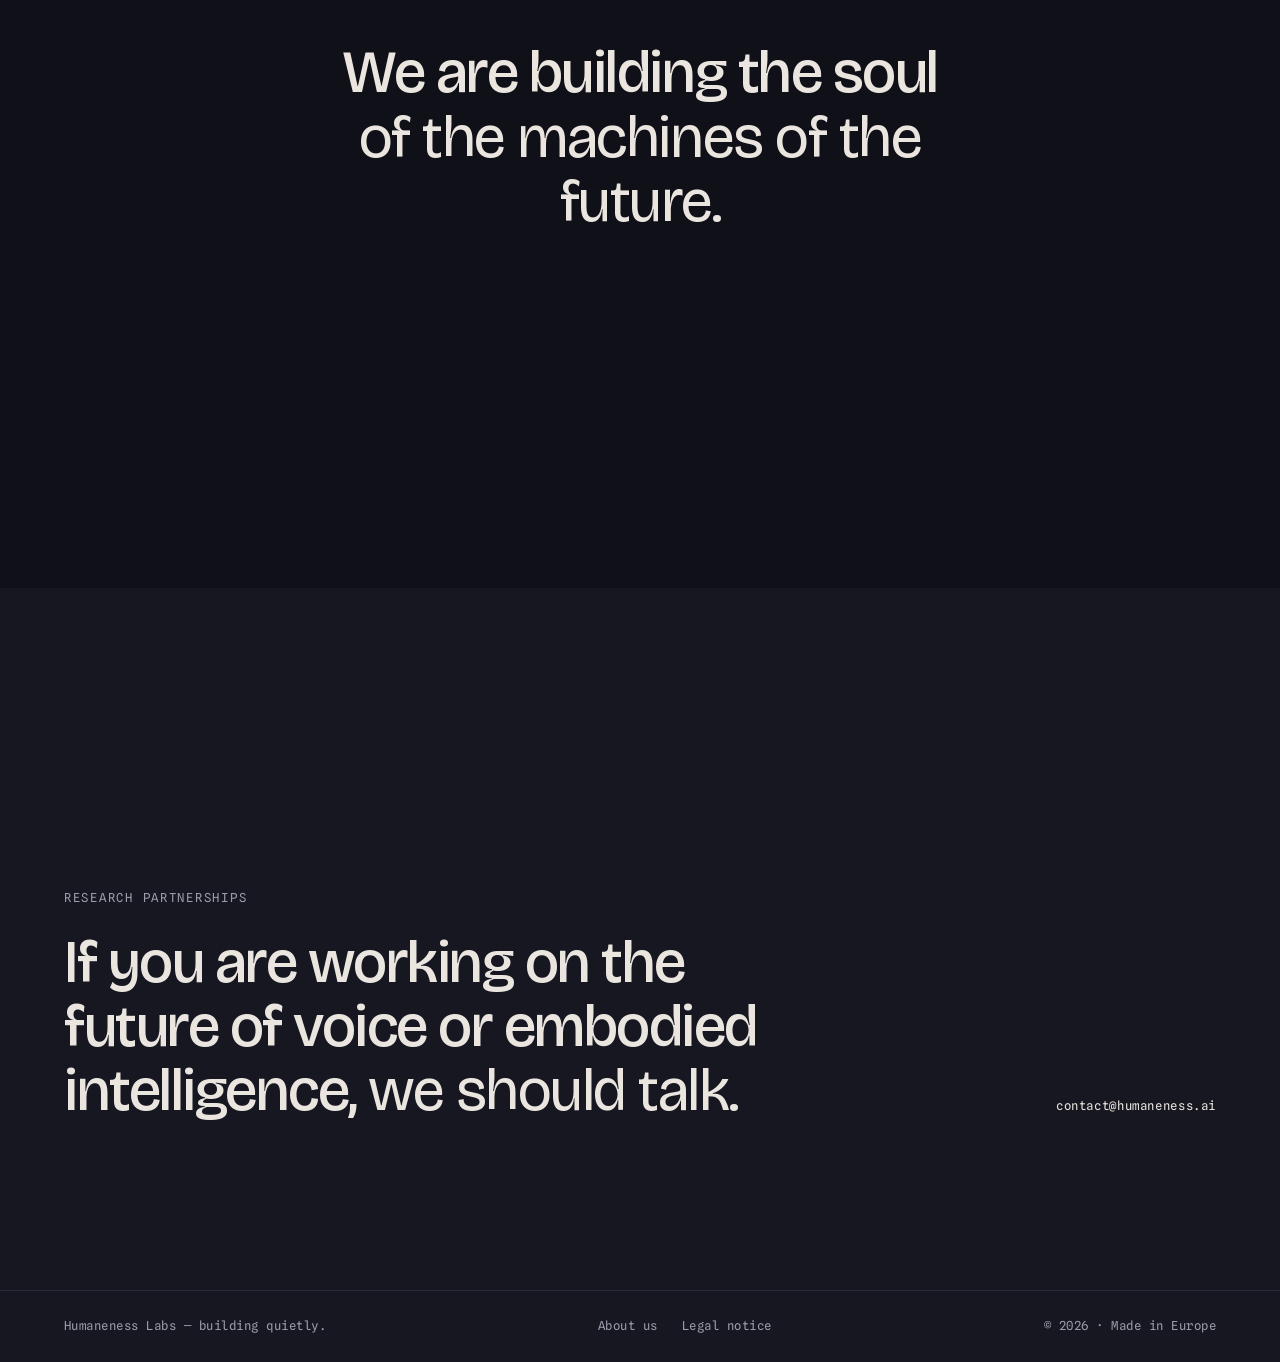
==== commit 1c3174f6: "adjusted font" ====
--- a/docs/index.html
+++ b/docs/index.html
@@ -16,9 +16,9 @@
     <title>Humaneness Labs — The behavior layer for AI</title>
     <link rel="icon" href="favicon.png" type="image/png" sizes="64x64">
     <link rel="icon" href="logo.svg" type="image/svg+xml">
-    <link rel="preload" href="assets/fonts/newsreader-400.woff2" as="font" type="font/woff2" crossorigin>
-    <link rel="preload" href="assets/fonts/schibsted-grotesk-400.woff2" as="font" type="font/woff2" crossorigin>
-    <link rel="stylesheet" href="assets/css/main.css?v=73f887b3a5cd">
+    <link rel="preload" href="assets/fonts/bricolage-grotesque-latin-variable.woff2" as="font" type="font/woff2" crossorigin>
+    <link rel="preload" href="assets/fonts/instrument-sans-latin-variable.woff2" as="font" type="font/woff2" crossorigin>
+    <link rel="stylesheet" href="assets/css/main.css?v=8aafbc72924e">
   </head>
   <body>
     <a class="skip-link" href="#main">Skip to content</a>
@@ -41,8 +41,10 @@
         <div class="hero__content">
           <p class="eyebrow">A research lab · Europe</p>
           <h1 id="hero-title" aria-label="Intelligence is not enough. AI needs a way of being.">
-            <span data-hero-line>Intelligence is not enough.</span>
-            <em data-hero-line data-pause>AI needs a way of being.</em>
+            <span data-hero-line>Intelligence is</span>
+            <span data-hero-line>not enough.</span>
+            <em data-hero-line data-pause>AI needs a way</em>
+            <em data-hero-line>of being.</em>
           </h1>
           <p class="hero__lede">Humaneness Labs is building the behavior layer for AI — models of attention, emotion, perception, and social context that make interaction feel present.</p>
           <p class="line-caption">it breathes. move your cursor closer.</p>
--- a/docs/assets/css/main.css
+++ b/docs/assets/css/main.css
@@ -1,32 +1,16 @@
 @font-face {
-  font-family: "Newsreader";
-  src: url("../fonts/newsreader-400.woff2") format("woff2");
+  font-family: "Bricolage Grotesque";
+  src: url("../fonts/bricolage-grotesque-latin-variable.woff2") format("woff2");
   font-style: normal;
-  font-weight: 400;
+  font-weight: 400 600;
   font-display: swap;
 }
 
 @font-face {
-  font-family: "Newsreader";
-  src: url("../fonts/newsreader-400-italic.woff2") format("woff2");
-  font-style: italic;
-  font-weight: 400;
-  font-display: swap;
-}
-
-@font-face {
-  font-family: "Schibsted Grotesk";
-  src: url("../fonts/schibsted-grotesk-400.woff2") format("woff2");
+  font-family: "Instrument Sans";
+  src: url("../fonts/instrument-sans-latin-variable.woff2") format("woff2");
   font-style: normal;
-  font-weight: 400;
-  font-display: swap;
-}
-
-@font-face {
-  font-family: "Schibsted Grotesk";
-  src: url("../fonts/schibsted-grotesk-500.woff2") format("woff2");
-  font-style: normal;
-  font-weight: 500;
+  font-weight: 400 600;
   font-display: swap;
 }
 
@@ -50,8 +34,8 @@
   --line-glow-rose: #ff6f91;
   --line-glow-amber: #ffc15c;
   --line-glow-blue: #91a8ff;
-  --display: "Newsreader", Iowan Old Style, Baskerville, serif;
-  --body: "Schibsted Grotesk", "Avenir Next", Avenir, Helvetica, Arial, sans-serif;
+  --display: "Bricolage Grotesque", "Avenir Next", Avenir, sans-serif;
+  --body: "Instrument Sans", "Avenir Next", Avenir, Helvetica, Arial, sans-serif;
   --mono: "Spline Sans Mono", "SFMono-Regular", Consolas, monospace;
   --step--1: clamp(.69rem, .66rem + .14vw, .78rem);
   --step-0: clamp(1rem, .96rem + .2vw, 1.12rem);
@@ -131,8 +115,9 @@
   display: inline-flex;
   align-items: center;
   gap: .62rem;
+  font-family: var(--display);
   font-weight: 500;
-  letter-spacing: -.025em;
+  letter-spacing: -.035em;
   text-decoration: none;
 }
 
@@ -188,14 +173,15 @@
 h1, h2 {
   margin: 0;
   font-family: var(--display);
-  font-weight: 400;
-  letter-spacing: -.032em;
-  line-height: 1.02;
-}
-
-h1 { max-width: 11ch; font-size: clamp(3.1rem, min(7.6vw, 12svh), 7.75rem); }
+  font-weight: 500;
+  font-optical-sizing: auto;
+  letter-spacing: -.025em;
+  line-height: 1.08;
+}
+
+h1 { max-width: 16ch; font-size: clamp(2.75rem, min(7vw, 10.7svh), 7rem); }
 h1 > span, h1 > em { display: block; }
-h1 em, h2 em, .pull-line, .platform-line em, .direction-lines em { font-style: italic; font-weight: 400; }
+h1 em, h2 em, .pull-line, .platform-line em, .direction-lines em { font-style: normal; font-weight: 400; }
 
 .hero {
   position: relative;
@@ -271,7 +257,7 @@
 }
 
 .section__inner { width: min(100%, 72rem); margin-inline: auto; }
-.section h2, .contact h2 { max-width: 15ch; font-size: var(--step-2); }
+.section h2, .contact h2 { max-width: 18ch; font-size: var(--step-2); }
 .section__body { max-width: var(--measure); margin: var(--space-m) 0 0 auto; }
 .section__body p { margin: 0; }
 .section__body p + p { margin-top: 1.35rem; }
@@ -510,7 +496,7 @@
 }
 
 @media (max-width: 430px) {
-  h1 { font-size: clamp(2.9rem, 14.4vw, 4rem); }
+  h1 { font-size: clamp(2.4rem, 11.8vw, 3.2rem); }
   .hero__lede { font-size: 1rem; }
   .mood { font-size: .62rem; }
 }
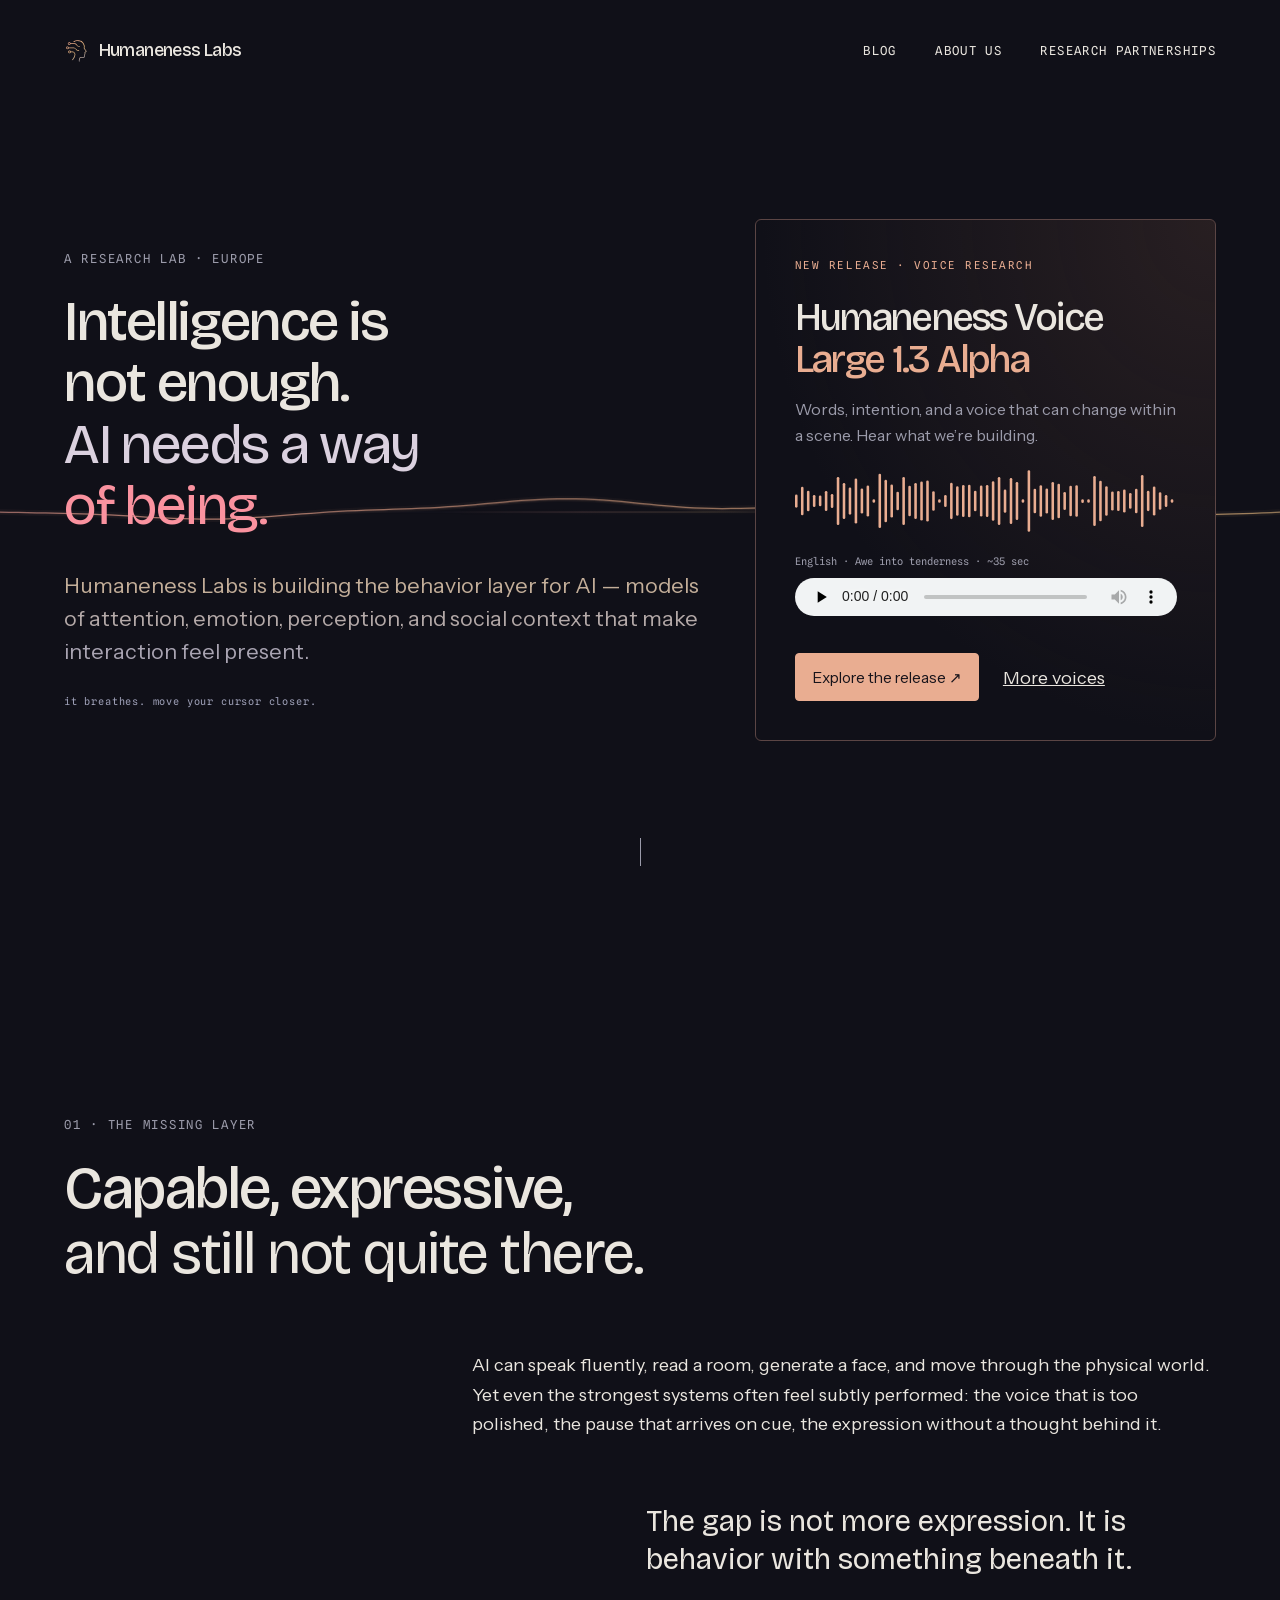
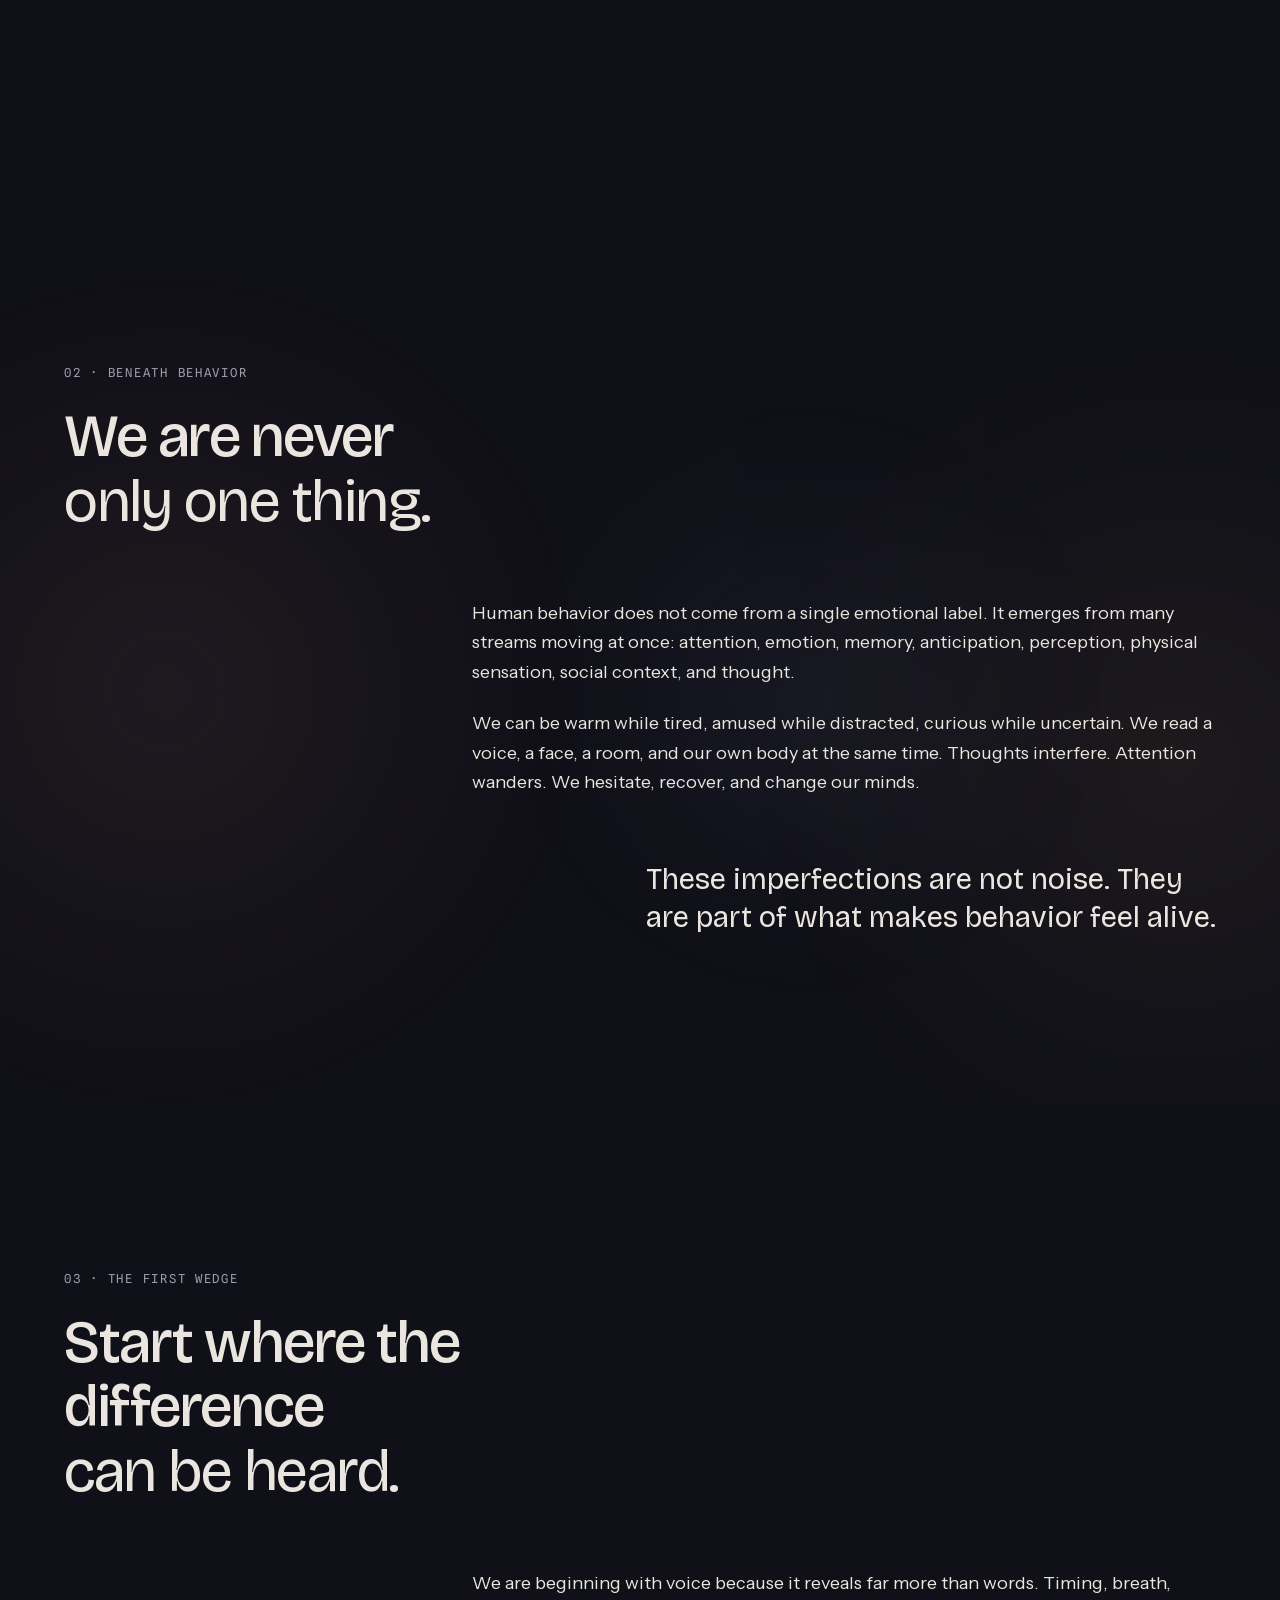
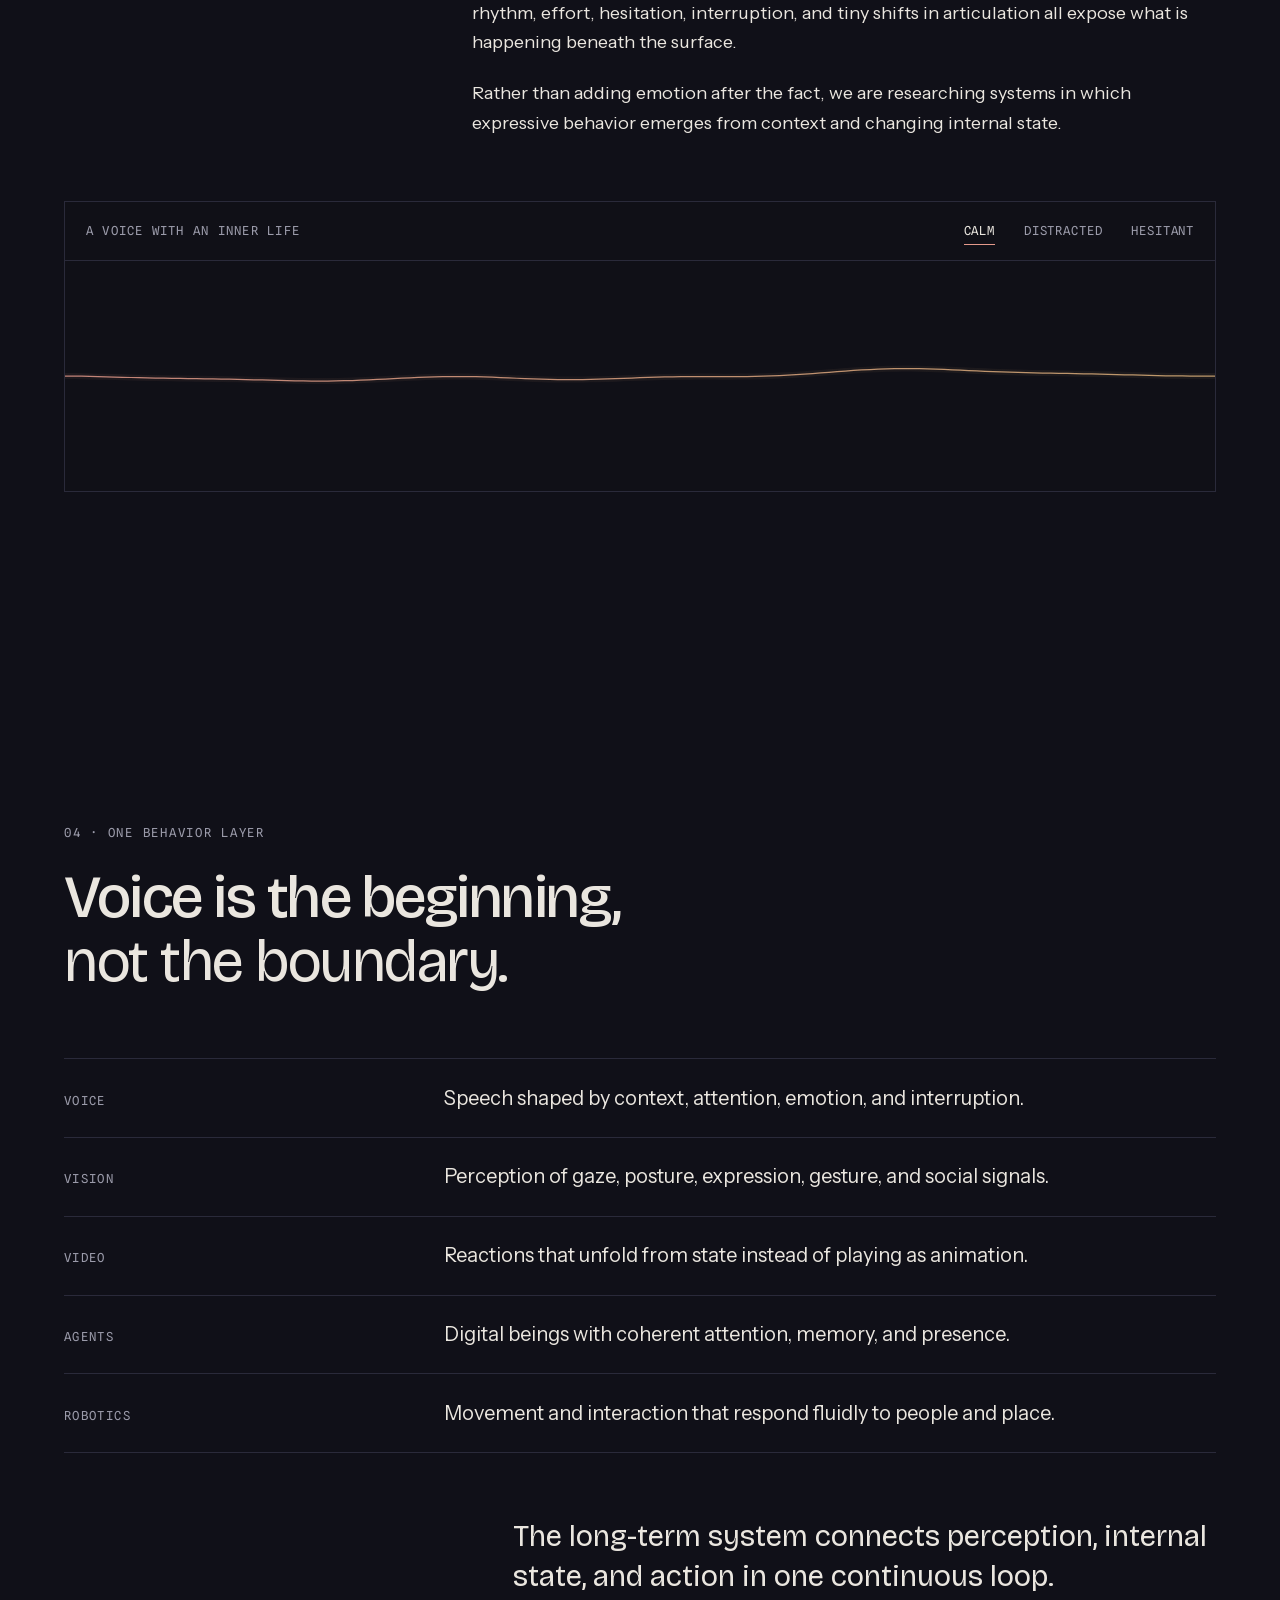
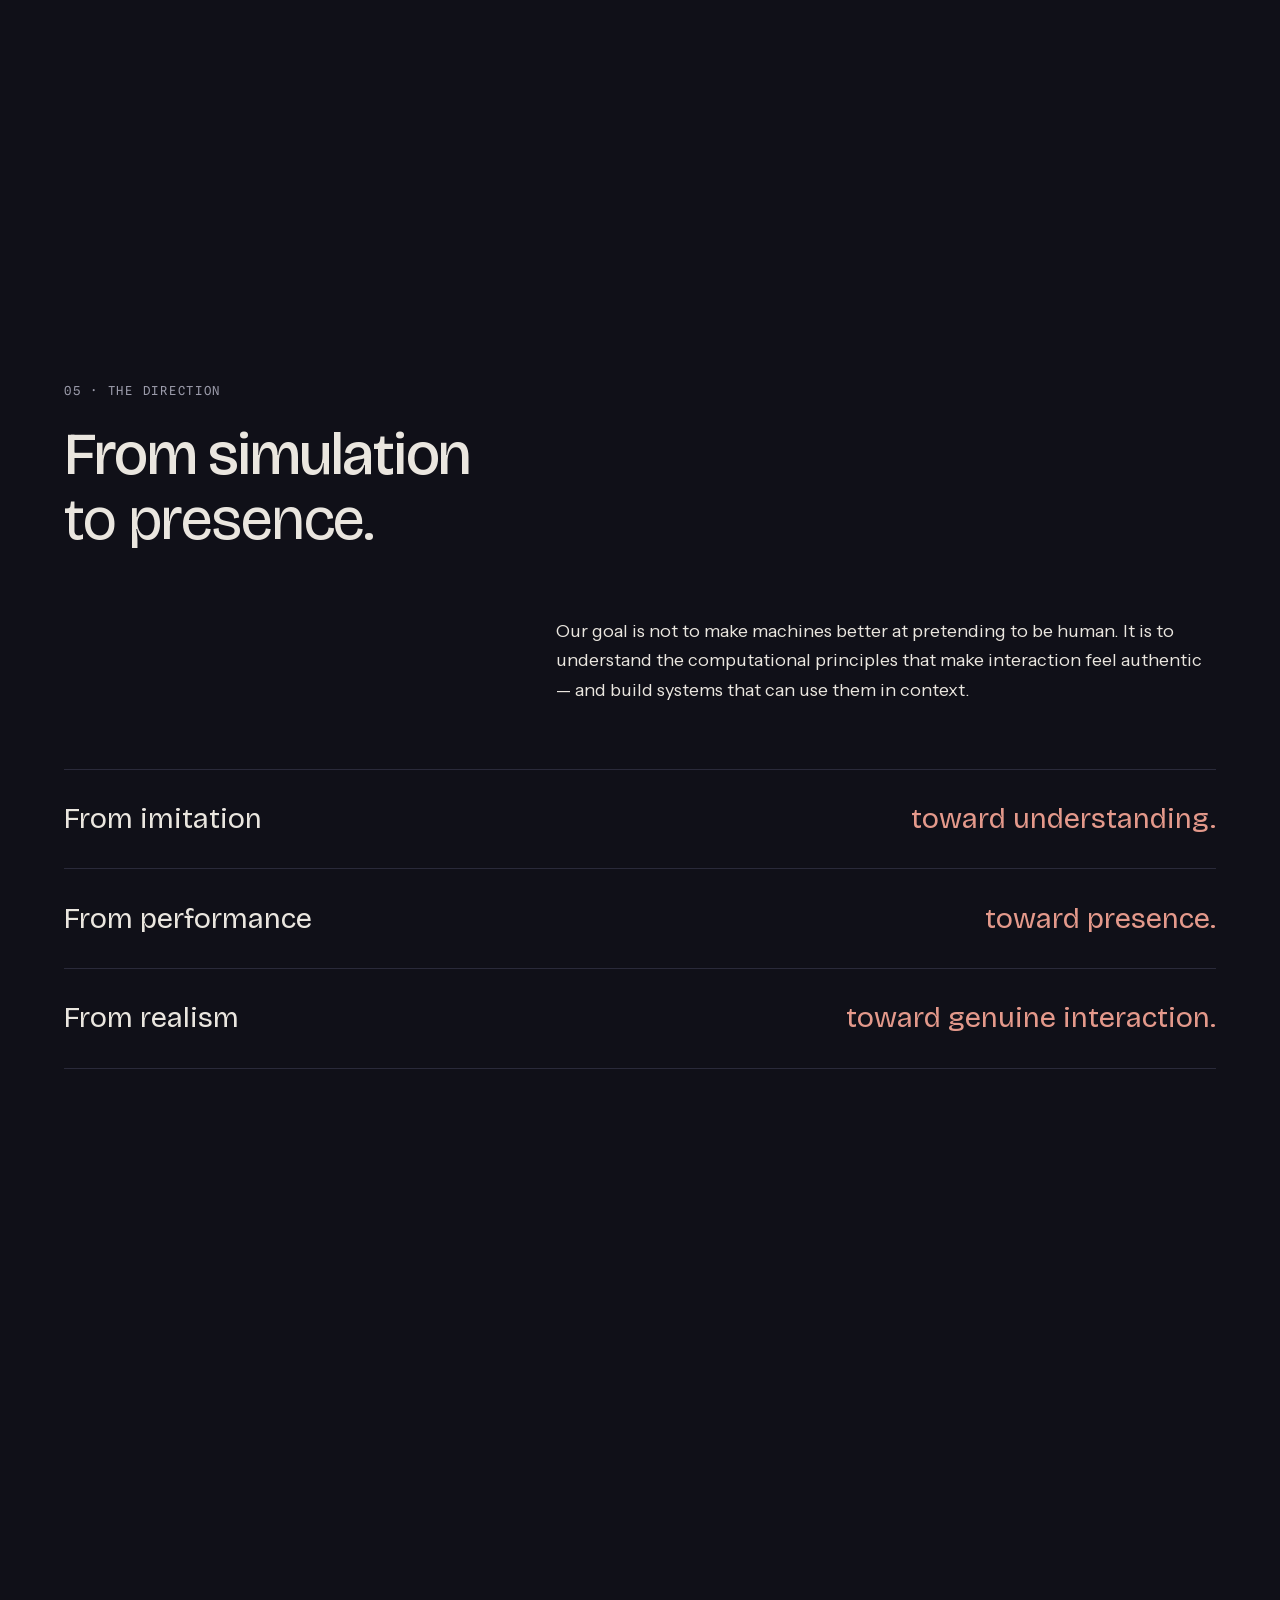
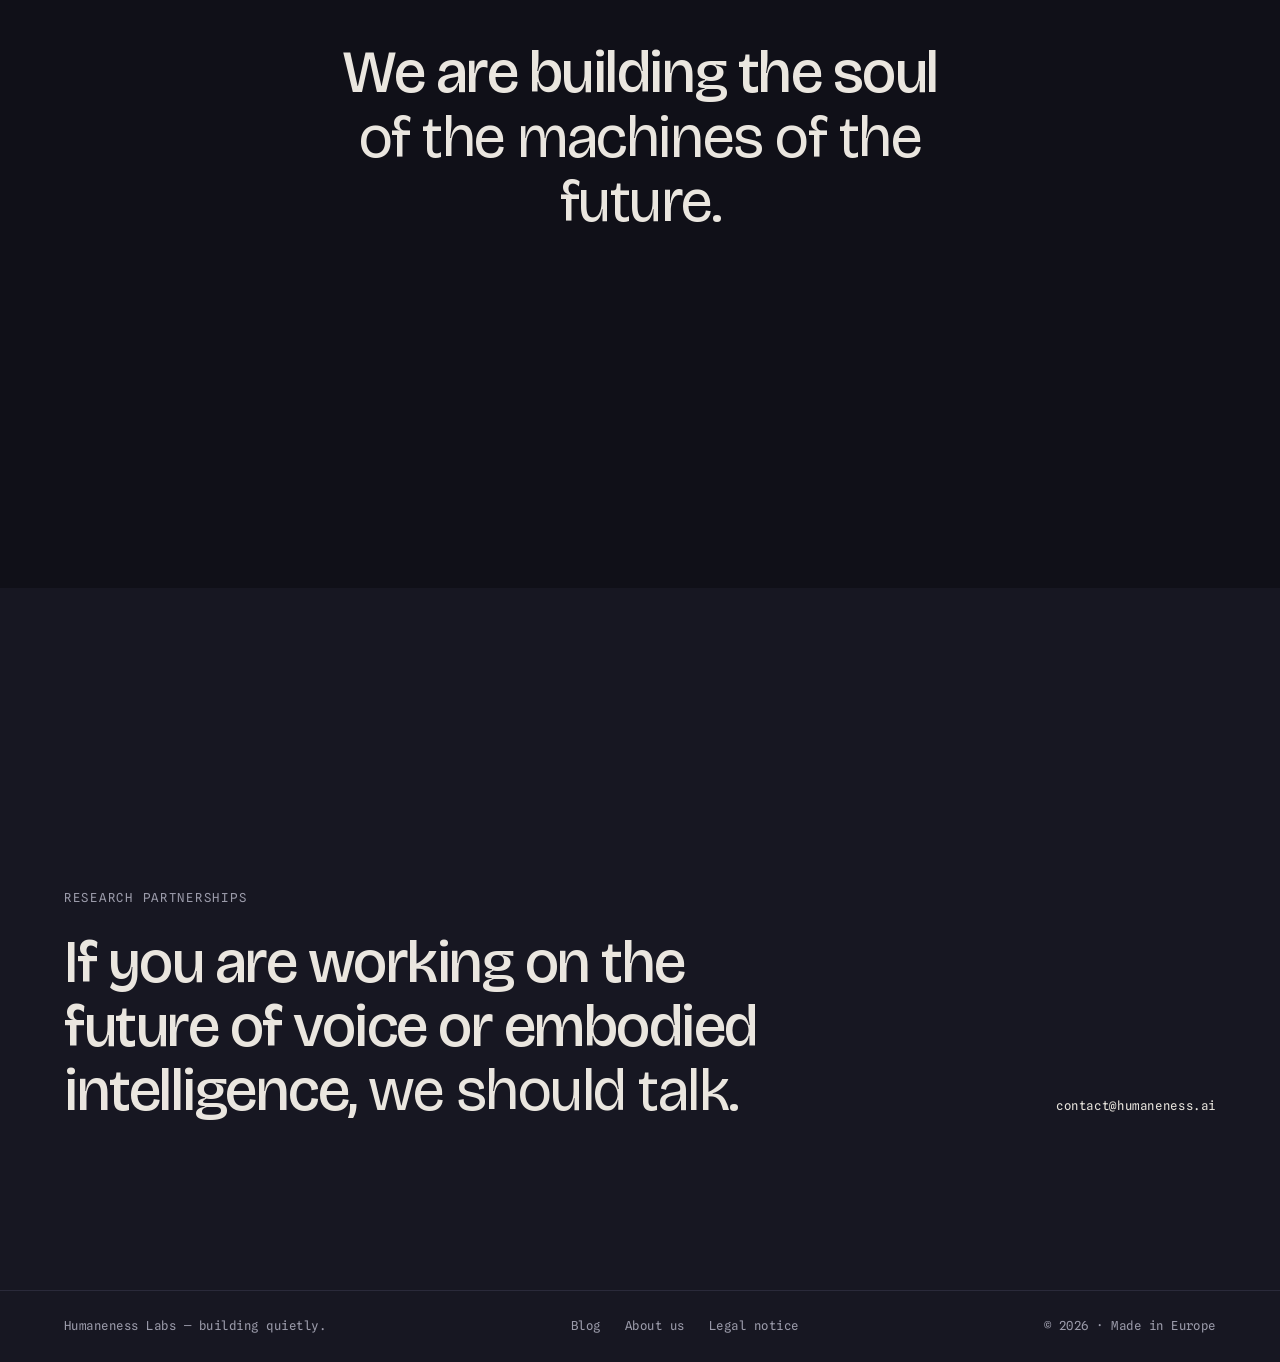
==== commit bc0481f6: "added new blog entries" ====
--- a/docs/index.html
+++ b/docs/index.html
@@ -18,7 +18,8 @@
     <link rel="icon" href="logo.svg" type="image/svg+xml">
     <link rel="preload" href="assets/fonts/bricolage-grotesque-latin-variable.woff2" as="font" type="font/woff2" crossorigin>
     <link rel="preload" href="assets/fonts/instrument-sans-latin-variable.woff2" as="font" type="font/woff2" crossorigin>
-    <link rel="stylesheet" href="assets/css/main.css?v=8aafbc72924e">
+    <link rel="stylesheet" href="assets/css/main.css?v=716e8b4aeb18">
+    <link rel="stylesheet" href="assets/css/blog.css?v=650c3ab3480d">
   </head>
   <body>
     <a class="skip-link" href="#main">Skip to content</a>
@@ -29,6 +30,7 @@
         <span>Humaneness Labs</span>
       </a>
       <nav class="site-nav" aria-label="Main navigation">
+        <a class="text-link" href="blog/">Blog</a>
         <a class="text-link" href="about.html">About us</a>
         <a class="text-link site-header__contact" href="#contact">Research partnerships</a>
       </nav>
@@ -38,7 +40,8 @@
 
     <main id="main" tabindex="-1">
       <section class="hero shell" id="hero" aria-labelledby="hero-title">
-        <div class="hero__content">
+        <div class="hero__content hero__content--release">
+          <div class="hero__intro">
           <p class="eyebrow">A research lab · Europe</p>
           <h1 id="hero-title" aria-label="Intelligence is not enough. AI needs a way of being.">
             <span data-hero-line>Intelligence is</span>
@@ -48,6 +51,7 @@
           </h1>
           <p class="hero__lede">Humaneness Labs is building the behavior layer for AI — models of attention, emotion, perception, and social context that make interaction feel present.</p>
           <p class="line-caption">it breathes. move your cursor closer.</p>
+</div><aside class="release-feature" aria-labelledby="release-title" data-no-line-color><p class="eyebrow">New release · Voice research</p><h2 id="release-title">Humaneness Voice<span>Large 1.3 Alpha</span></h2><p>Words, intention, and a voice that can change within a scene. Hear what we’re building.</p><svg class="signal-wave" viewBox="0 0 448 80" aria-hidden="true" focusable="false" fill="currentColor"><rect x="0" y="32.3" width="3" height="15.5" rx="1.5"/><rect x="7" y="23.3" width="3" height="33.5" rx="1.5"/><rect x="14" y="28.0" width="3" height="24.0" rx="1.5"/><rect x="21" y="32.9" width="3" height="14.1" rx="1.5"/><rect x="28" y="33.6" width="3" height="12.7" rx="1.5"/><rect x="35" y="28.3" width="3" height="23.4" rx="1.5"/><rect x="42" y="31.8" width="3" height="16.4" rx="1.5"/><rect x="49" y="11.7" width="3" height="56.6" rx="1.5"/><rect x="56" y="18.8" width="3" height="42.3" rx="1.5"/><rect x="63" y="24.1" width="3" height="31.9" rx="1.5"/><rect x="70" y="13.7" width="3" height="52.6" rx="1.5"/><rect x="77" y="25.4" width="3" height="29.2" rx="1.5"/><rect x="84" y="21.9" width="3" height="36.3" rx="1.5"/><rect x="91" y="37.8" width="3" height="4.3" rx="1.5"/><rect x="98" y="8.1" width="3" height="63.7" rx="1.5"/><rect x="105" y="15.2" width="3" height="49.7" rx="1.5"/><rect x="112" y="20.7" width="3" height="38.7" rx="1.5"/><rect x="119" y="29.1" width="3" height="21.8" rx="1.5"/><rect x="126" y="11.9" width="3" height="56.2" rx="1.5"/><rect x="133" y="22.1" width="3" height="35.8" rx="1.5"/><rect x="140" y="18.8" width="3" height="42.3" rx="1.5"/><rect x="147" y="17.2" width="3" height="45.6" rx="1.5"/><rect x="154" y="16.0" width="3" height="48.0" rx="1.5"/><rect x="161" y="28.6" width="3" height="22.9" rx="1.5"/><rect x="168" y="37.8" width="3" height="4.3" rx="1.5"/><rect x="175" y="32.9" width="3" height="14.2" rx="1.5"/><rect x="182" y="18.7" width="3" height="42.6" rx="1.5"/><rect x="189" y="22.6" width="3" height="34.7" rx="1.5"/><rect x="196" y="21.1" width="3" height="37.8" rx="1.5"/><rect x="203" y="21.0" width="3" height="38.0" rx="1.5"/><rect x="210" y="27.9" width="3" height="24.1" rx="1.5"/><rect x="217" y="21.7" width="3" height="36.6" rx="1.5"/><rect x="224" y="21.1" width="3" height="37.7" rx="1.5"/><rect x="231" y="16.8" width="3" height="46.4" rx="1.5"/><rect x="238" y="11.7" width="3" height="56.5" rx="1.5"/><rect x="245" y="26.4" width="3" height="27.3" rx="1.5"/><rect x="252" y="13.1" width="3" height="53.8" rx="1.5"/><rect x="259" y="17.8" width="3" height="44.4" rx="1.5"/><rect x="266" y="37.8" width="3" height="4.3" rx="1.5"/><rect x="273" y="4.0" width="3" height="72.0" rx="1.5"/><rect x="280" y="25.5" width="3" height="28.9" rx="1.5"/><rect x="287" y="21.4" width="3" height="37.2" rx="1.5"/><rect x="294" y="25.3" width="3" height="29.4" rx="1.5"/><rect x="301" y="17.6" width="3" height="44.8" rx="1.5"/><rect x="308" y="19.8" width="3" height="40.5" rx="1.5"/><rect x="315" y="29.3" width="3" height="21.3" rx="1.5"/><rect x="322" y="22.1" width="3" height="35.7" rx="1.5"/><rect x="329" y="21.4" width="3" height="37.2" rx="1.5"/><rect x="336" y="37.8" width="3" height="4.5" rx="1.5"/><rect x="343" y="37.8" width="3" height="4.3" rx="1.5"/><rect x="350" y="10.6" width="3" height="58.8" rx="1.5"/><rect x="357" y="16.3" width="3" height="47.4" rx="1.5"/><rect x="364" y="22.6" width="3" height="34.7" rx="1.5"/><rect x="371" y="28.9" width="3" height="22.2" rx="1.5"/><rect x="378" y="28.2" width="3" height="23.5" rx="1.5"/><rect x="385" y="26.5" width="3" height="27.0" rx="1.5"/><rect x="392" y="30.7" width="3" height="18.5" rx="1.5"/><rect x="399" y="25.6" width="3" height="28.8" rx="1.5"/><rect x="406" y="9.4" width="3" height="61.1" rx="1.5"/><rect x="413" y="28.1" width="3" height="23.8" rx="1.5"/><rect x="420" y="23.0" width="3" height="34.0" rx="1.5"/><rect x="427" y="29.7" width="3" height="20.5" rx="1.5"/><rect x="434" y="33.0" width="3" height="14.0" rx="1.5"/><rect x="441" y="37.8" width="3" height="4.3" rx="1.5"/></svg><span class="audio-label" id="featured-audio-label">English · Awe into tenderness · ~35 sec</span><audio controls preload="none" aria-labelledby="featured-audio-label"><source src="assets/audio/voice-large-1-3-alpha/awe_tenderness_en_reference.mp3" type="audio/mpeg"></audio><p class="audio-error" hidden>Audio could not load. Listen to the examples in the release post.</p><div class="actions"><a class="button button--primary" href="blog/humaneness-voice-large-1-3-alpha/">Explore the release ↗</a><a href="blog/humaneness-voice-large-1-3-alpha/#listen">More voices</a></div></aside>
         </div>
         <span class="scroll-cue" aria-hidden="true"></span>
       </section>
@@ -145,6 +149,7 @@
     <footer class="site-footer shell">
       <p>Humaneness Labs — building quietly.</p>
       <nav class="footer-nav" aria-label="Footer navigation">
+        <a href="blog/">Blog</a>
         <a href="about.html">About us</a>
         <a href="impressum.html">Legal notice</a>
       </nav>
@@ -152,6 +157,7 @@
     </footer>
 
     <script src="assets/js/livingline.js"></script>
-    <script src="assets/js/main.js"></script>
+    <script src="assets/js/main.js?v=37d2fe2a3040"></script>
+    <script src="assets/js/blog.js?v=787af490b71d" defer></script>
   </body>
 </html>
--- a/docs/assets/css/main.css
+++ b/docs/assets/css/main.css
@@ -108,7 +108,7 @@
   padding: clamp(1.25rem, 3vw, 2.25rem) clamp(1.35rem, 5vw, 5rem);
 }
 
-.site-nav { display: flex; align-items: center; gap: clamp(1rem, 3vw, 2.5rem); }
+.site-nav { display: flex; flex-wrap: wrap; align-items: center; gap: clamp(1rem, 3vw, 2.5rem); }
 .site-nav a[aria-current="page"], .footer-nav a[aria-current="page"] { color: var(--bone); }
 
 .wordmark {
--- a/docs/assets/css/blog.css
+++ b/docs/assets/css/blog.css
@@ -0,0 +1,158 @@
+/* Research journal and release experiences. */
+:root { --journal-accent: #e9ad91; }
+[hidden] { display: none !important; }
+.site-nav { flex-wrap: wrap; }
+.blog-shell { width: min(100% - 2.7rem, 72rem); margin-inline: auto; }
+.journal { padding-block: clamp(3rem, 8vw, 7rem) 5rem; }
+.journal h1 { max-width: 19ch; font-size: clamp(2.8rem, 6.2vw, 5.7rem); text-wrap: balance; }
+.journal h2 { font-size: clamp(1.9rem, 3.7vw, 3.2rem); text-wrap: balance; }
+.journal h3 { font-family: var(--display); font-size: 1.35rem; font-weight: 500; line-height: 1.25; }
+.journal p { max-width: 68ch; }
+.journal .intro { font-size: clamp(1.15rem, 2.2vw, 1.45rem); color: var(--mute); max-width: 54ch; margin-block: 1.75rem; }
+.journal .eyebrow, .release-feature .eyebrow { color: var(--journal-accent); }
+.journal a:not(.button):not(.release-card) { text-underline-offset: .25em; text-decoration-color: #7e6b68; }
+.journal a:hover { color: var(--journal-accent); }
+.article-section { margin-top: clamp(4rem, 8vw, 7rem); scroll-margin-top: 2rem; }
+.article-section > h2 { margin-bottom: 1.6rem; }
+.article-lede { max-width: 65ch; margin-bottom: 2rem; color: var(--mute); font-size: 1.15rem; }
+.article-rule { border-top: 1px solid var(--hairline); padding-top: 2rem; }
+.article-columns { display: grid; grid-template-columns: 1fr 1fr; gap: clamp(1.5rem, 5vw, 5rem); }
+.article-columns p { color: var(--mute); }
+.article-columns h3 { margin-top: 0; }
+.actions { display: flex; flex-wrap: wrap; align-items: center; gap: .85rem 1.5rem; margin-block: 1.8rem; }
+.button { display: inline-flex; justify-content: center; align-items: center; gap: .7rem; min-height: 46px; border: 1px solid #685852; border-radius: 4px; padding: .65rem 1rem; text-decoration: none; font: inherit; font-size: .95rem; background: transparent; color: var(--bone); cursor: pointer; }
+.button--primary { background: var(--journal-accent); color: #17131a; border-color: var(--journal-accent); }
+.button:hover { border-color: var(--journal-accent); background: #29202a; color: var(--bone) !important; }
+.button:disabled { opacity: .4; cursor: default; }
+.small-note { font-size: .88rem; color: var(--mute); }
+.meta-row { display: flex; flex-wrap: wrap; gap: .6rem 1.5rem; color: var(--mute); font-family: var(--mono); font-size: .72rem; }
+.release-list { margin-top: 4rem; }
+.release-card { display: grid; grid-template-columns: 1.2fr 1fr; gap: 2rem; padding-block: 3rem; border-top: 1px solid var(--hairline); text-decoration: none; }
+.release-card h2 { margin-block: 1rem; }
+.release-card p { color: var(--mute); }
+.release-card .read-link { display: inline-block; color: var(--journal-accent); margin-top: 1rem; }
+.release-card:hover .read-link { transform: translateX(5px); }
+.release-card__art { min-height: 240px; display: grid; align-content: center; gap: 1rem; padding: 2rem; border: 1px solid var(--hairline); border-radius: 8px; background: radial-gradient(ellipse at 70% 30%, #52362f55, transparent 80%), #15151f; }
+.release-card__art--blue { background: radial-gradient(ellipse at 20% 50%, #2e3b6655, transparent 80%), #15151f; }
+.release-card__art .art-title { font: 500 clamp(1.7rem, 3vw, 2.5rem)/1.15 var(--display); letter-spacing: -.04em; }
+.release-card__art .art-title em { color: var(--journal-accent); font-style: normal; }
+.release-feature { padding: clamp(1.5rem, 3vw, 2.5rem); border: 1px solid #5b4544; border-radius: 6px; background: radial-gradient(ellipse at 100% 0, #573c3555, transparent 70%), var(--ink-deep); position: relative; z-index: 3; }
+.release-feature h2 { font-size: clamp(2rem, 3vw, 3rem); letter-spacing: -.045em; }
+.release-feature h2 span { display: block; color: var(--journal-accent); }
+.release-feature p:not(.eyebrow) { color: var(--mute); font-size: 1rem; }
+.release-feature .eyebrow { font-size: .68rem; }
+.release-feature .actions { margin-bottom: 0; }
+.hero__content--release { display: grid; gap: 3rem; }
+.hero__intro { min-width: 0; }
+.signal-wave { width: 100%; height: 72px; display: block; color: var(--journal-accent); }
+.release-feature audio { width: 100%; height: 38px; margin-top: .5rem; }
+.release-feature .audio-label { display: block; font-family: var(--mono); font-size: .65rem; color: var(--mute); margin-top: 1rem; }
+@media (min-width: 1150px) {
+  .hero__content--release { grid-template-columns: minmax(0, 1.38fr) minmax(0, 1fr); align-items: center; gap: 3.5rem; }
+  .hero__content--release h1 { font-size: clamp(3.4rem, 4.45vw, 4.8rem); }
+}
+@media (min-width: 750px) and (max-width: 1149px) { .release-feature { max-width: 38rem; } }
+.stat-strip { display: grid; grid-template-columns: repeat(4, 1fr); margin-top: 3.5rem; padding-block: 1.5rem; border-block: 1px solid var(--hairline); gap: 1.5rem; }
+.stat-strip strong { display: block; font: 500 clamp(1.8rem, 3vw, 2.7rem)/1.2 var(--display); color: var(--journal-accent); }
+.stat-strip span { font-size: .85rem; color: var(--mute); }
+.walkthrough { border: 1px solid #4a3b40; border-radius: 8px; background: #15151e; overflow: hidden; }
+.walkthrough__steps { display: grid; grid-template-columns: repeat(5, 1fr); border-bottom: 1px solid var(--hairline); }
+.step-button { border: 0; border-right: 1px solid var(--hairline); padding: 1.1rem .8rem; background: transparent; color: var(--mute); font: inherit; font-size: .85rem; cursor: pointer; text-align: left; min-height: 80px; }
+.step-button:last-child { border-right: 0; }
+.step-button span { display: block; font: .7rem var(--mono); margin-bottom: .4rem; }
+.step-button[aria-pressed="true"] { color: var(--journal-accent); background: #34252b; box-shadow: inset 0 -2px var(--journal-accent); }
+.step-button:hover { color: var(--bone); }
+.walk-panel { display: grid; grid-template-columns: 1fr 1fr; gap: clamp(1.5rem, 4vw, 4rem); align-items: center; padding: clamp(1.4rem, 4vw, 3rem); }
+.walk-panel + .walk-panel { border-top: 1px solid var(--hairline); }
+.is-ready .walk-panel { min-height: 390px; border-top: 0; }
+.walk-panel h3 { font-size: clamp(1.65rem, 2.7vw, 2.4rem); margin-block: .6rem 1rem; }
+.walk-panel p { color: var(--mute); }
+.walk-panel .eyebrow { font-size: .65rem; }
+.walk-controls { display: flex; flex-wrap: wrap; align-items: center; gap: .75rem; padding: 1rem clamp(1.4rem, 4vw, 3rem); border-top: 1px solid var(--hairline); }
+.walk-status { margin-right: auto; color: var(--mute); font: .75rem var(--mono); }
+.walk-controls .button { font-size: .8rem; padding: .5rem .75rem; }
+.stage-art { min-height: 250px; display: flex; flex-direction: column; justify-content: center; gap: 1rem; padding: 1.6rem; border: 1px solid #383442; border-radius: 6px; background: radial-gradient(ellipse at 50% 50%, #43323b44, transparent 80%), #11111a; }
+.stage-art blockquote { margin: 0; font: 500 clamp(1.5rem, 2.6vw, 2rem)/1.3 var(--display); }
+.stage-label { color: var(--mute); font: .65rem var(--mono); text-transform: uppercase; letter-spacing: .1em; }
+.stage-tags { display: flex; flex-wrap: wrap; gap: .5rem; }
+.stage-tags span { font-size: .8rem; border: 1px solid #51414a; padding: .35rem .6rem; border-radius: 3px; color: #d5b3b2; }
+.layer-grid { display: grid; grid-template-columns: repeat(6, 1fr); gap: 7px; }
+.layer-grid i { display: block; aspect-ratio: 1.7; border: 1px solid #b88f9b; background: #6c465c66; border-radius: 3px; }
+.token-grid { display: grid; grid-template-columns: repeat(6, 1fr); gap: 6px; }
+.token-grid span { display: grid; place-items: center; min-height: 40px; border: 1px solid #78594e; border-radius: 4px; font: .75rem var(--mono); background: #3c2b26; color: var(--journal-accent); }
+.stage-flow { display: grid; gap: .5rem; }
+.stage-flow span { padding: .65rem .8rem; border-left: 2px solid var(--journal-accent); background: #24202c; font-size: .9rem; }
+.walkthrough.is-playing .walk-panel:not([hidden]) .layer-grid i,
+.walkthrough.is-playing .walk-panel:not([hidden]) .token-grid span { animation: token-light 2.4s ease-in-out infinite; animation-delay: calc(var(--i) * 80ms); }
+.walkthrough.is-playing .walk-panel:not([hidden]) .signal-wave { animation: voice-breath 2s ease-in-out infinite; }
+@keyframes token-light { 50% { background: #b77562; color: #101018; border-color: #f0b99f; } }
+@keyframes voice-breath { 50% { transform: scaleY(.5); opacity: .65; } }
+.diagram { border: 1px solid var(--hairline); border-radius: 5px; padding: 1rem; margin-top: 1.5rem; }
+.diagram summary { cursor: pointer; padding: .25rem; }
+.diagram img { display: block; width: 100%; height: auto; margin-top: 1rem; border-radius: 3px; }
+.article-callout { border-left: 2px solid var(--journal-accent); padding: .2rem 0 .2rem 1.5rem; margin-block: 2rem; }
+.lens-grid { display: grid; grid-template-columns: 1fr 1fr; gap: 1px; border: 1px solid var(--hairline); background: var(--hairline); margin-top: 2rem; }
+.lens-grid > div { background: var(--ink-deep); padding: 1.6rem; }
+.lens-grid h3 { margin-top: 0; }
+.lens-grid p { color: var(--mute); margin-bottom: 0; }
+.audio-filters { display: flex; flex-wrap: wrap; gap: 1rem; align-items: end; margin-block: 2rem; }
+.audio-filters label { display: grid; gap: .5rem; color: var(--mute); font-size: .8rem; }
+.audio-filters select { background: #1c1c28; color: var(--bone); padding: .7rem 2.5rem .7rem .8rem; border: 1px solid #4a4350; border-radius: 4px; font: inherit; font-size: 1rem; min-height: 44px; }
+select:focus-visible, summary:focus-visible { outline: 2px solid var(--journal-accent); outline-offset: 4px; }
+.audio-count { color: var(--mute); font: .75rem var(--mono); margin: 0 0 .8rem auto; }
+.audio-grid { display: grid; grid-template-columns: repeat(3, minmax(0, 1fr)); gap: 1rem; }
+.audio-card { min-width: 0; border: 1px solid var(--hairline); border-radius: 6px; padding: 1.35rem; background: #15151f; }
+.audio-card h3 { margin: 1rem 0 .5rem; }
+.audio-card .sample-description { color: var(--mute); font-size: .9rem; min-height: 4.5em; }
+.audio-card .meta-row { font-size: .65rem; gap: .6rem; }
+.audio-card audio { width: 100%; height: 40px; }
+.audio-card .signal-wave { height: 55px; margin: 1.2rem 0; color: #bd918d; }
+.audio-card.is-playing { border-color: var(--journal-accent); }
+.audio-card details { margin-top: 1rem; font-size: .8rem; }
+.audio-card summary { cursor: pointer; color: var(--mute); }
+.audio-card details p { line-height: 1.75; }
+.audio-card .download { display: inline-block; margin-top: .75rem; color: var(--mute); font-size: .75rem; }
+.audio-error { font-size: .85rem; color: var(--journal-accent); }
+.article-end { display: grid; grid-template-columns: 1fr auto; align-items: center; gap: 2rem; padding-block: 2rem; margin-top: 5rem; border-top: 1px solid var(--hairline); }
+.article-end p { margin: .7rem 0 0; color: var(--mute); }
+@media (max-width: 900px) { .audio-grid { grid-template-columns: 1fr 1fr; } }
+@media (max-width: 720px) {
+  .release-card, .walk-panel, .article-columns { grid-template-columns: 1fr; }
+  .release-card__art { min-height: 180px; }
+  .release-card { gap: 1.5rem; }
+  .release-card__art { order: -1; }
+  .stat-strip { grid-template-columns: 1fr 1fr; }
+  .step-button { font-size: .68rem; padding: .8rem .4rem; min-height: 76px; }
+  .stage-art { min-height: 210px; }
+  .walk-status { flex-basis: 100%; }
+  .article-end { grid-template-columns: 1fr; gap: .5rem; }
+  .site-header__contact { font-size: .6rem; }
+  .site-nav { gap: .75rem; }
+}
+@media (max-width: 540px) {
+  .audio-grid, .lens-grid { grid-template-columns: 1fr; }
+  .audio-count { margin-left: 0; flex-basis: 100%; }
+  .audio-filters label { width: 100%; }
+  .audio-filters select { width: 100%; }
+  .audio-card .sample-description { min-height: 0; }
+  .walk-controls .button { flex-grow: 1; }
+  .stage-art { padding: 1.1rem; }
+}
+@media (prefers-reduced-motion: reduce) {
+  .walkthrough *, .read-link { animation: none !important; transition: none !important; }
+}
+/* Keep the decorative homepage line beneath the release player. */
+.hero:has(.release-feature) { z-index: 3; }
+@media (prefers-reduced-motion: no-preference) {
+  .is-ready .walk-panel:not([hidden]) .stage-art { animation: stage-enter 450ms ease-out both; }
+  .walkthrough.is-playing .walk-panel:not([hidden]) .stage-flow span { animation: flow-highlight 3s ease-in-out infinite; }
+  .walkthrough.is-playing .stage-flow span:nth-child(2) { animation-delay: 500ms; }
+  .walkthrough.is-playing .stage-flow span:nth-child(3) { animation-delay: 1000ms; }
+  .walkthrough.is-playing .stage-flow span:nth-child(4) { animation-delay: 1500ms; }
+}
+@keyframes stage-enter { from { opacity: 0; transform: translateY(8px); } to { opacity: 1; transform: translateY(0); } }
+@keyframes flow-highlight { 50% { border-color: #e9ad91; background: #49303b; } }
+@media (max-width: 540px) {
+  .walkthrough__steps { grid-template-columns: repeat(3, minmax(0, 1fr)); }
+  .step-button { padding-inline: .7rem; border-bottom: 1px solid var(--hairline); }
+}
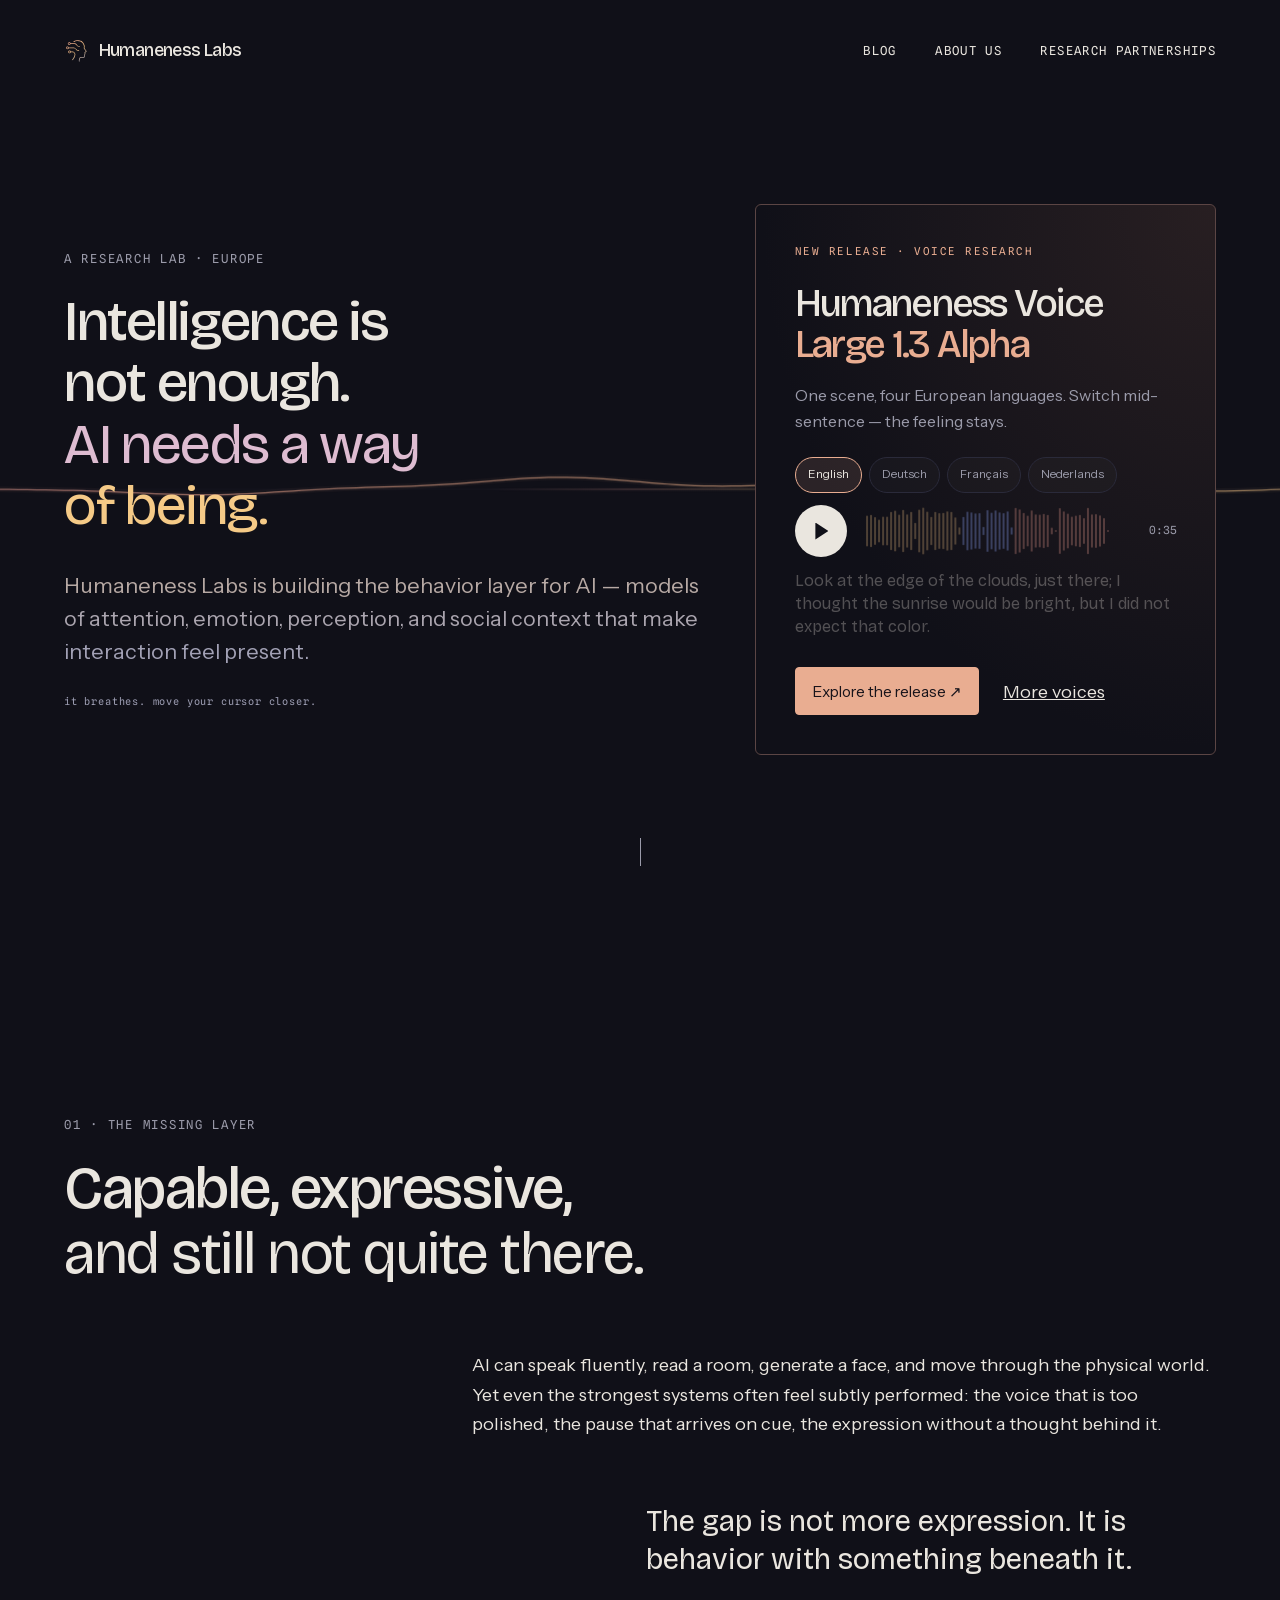
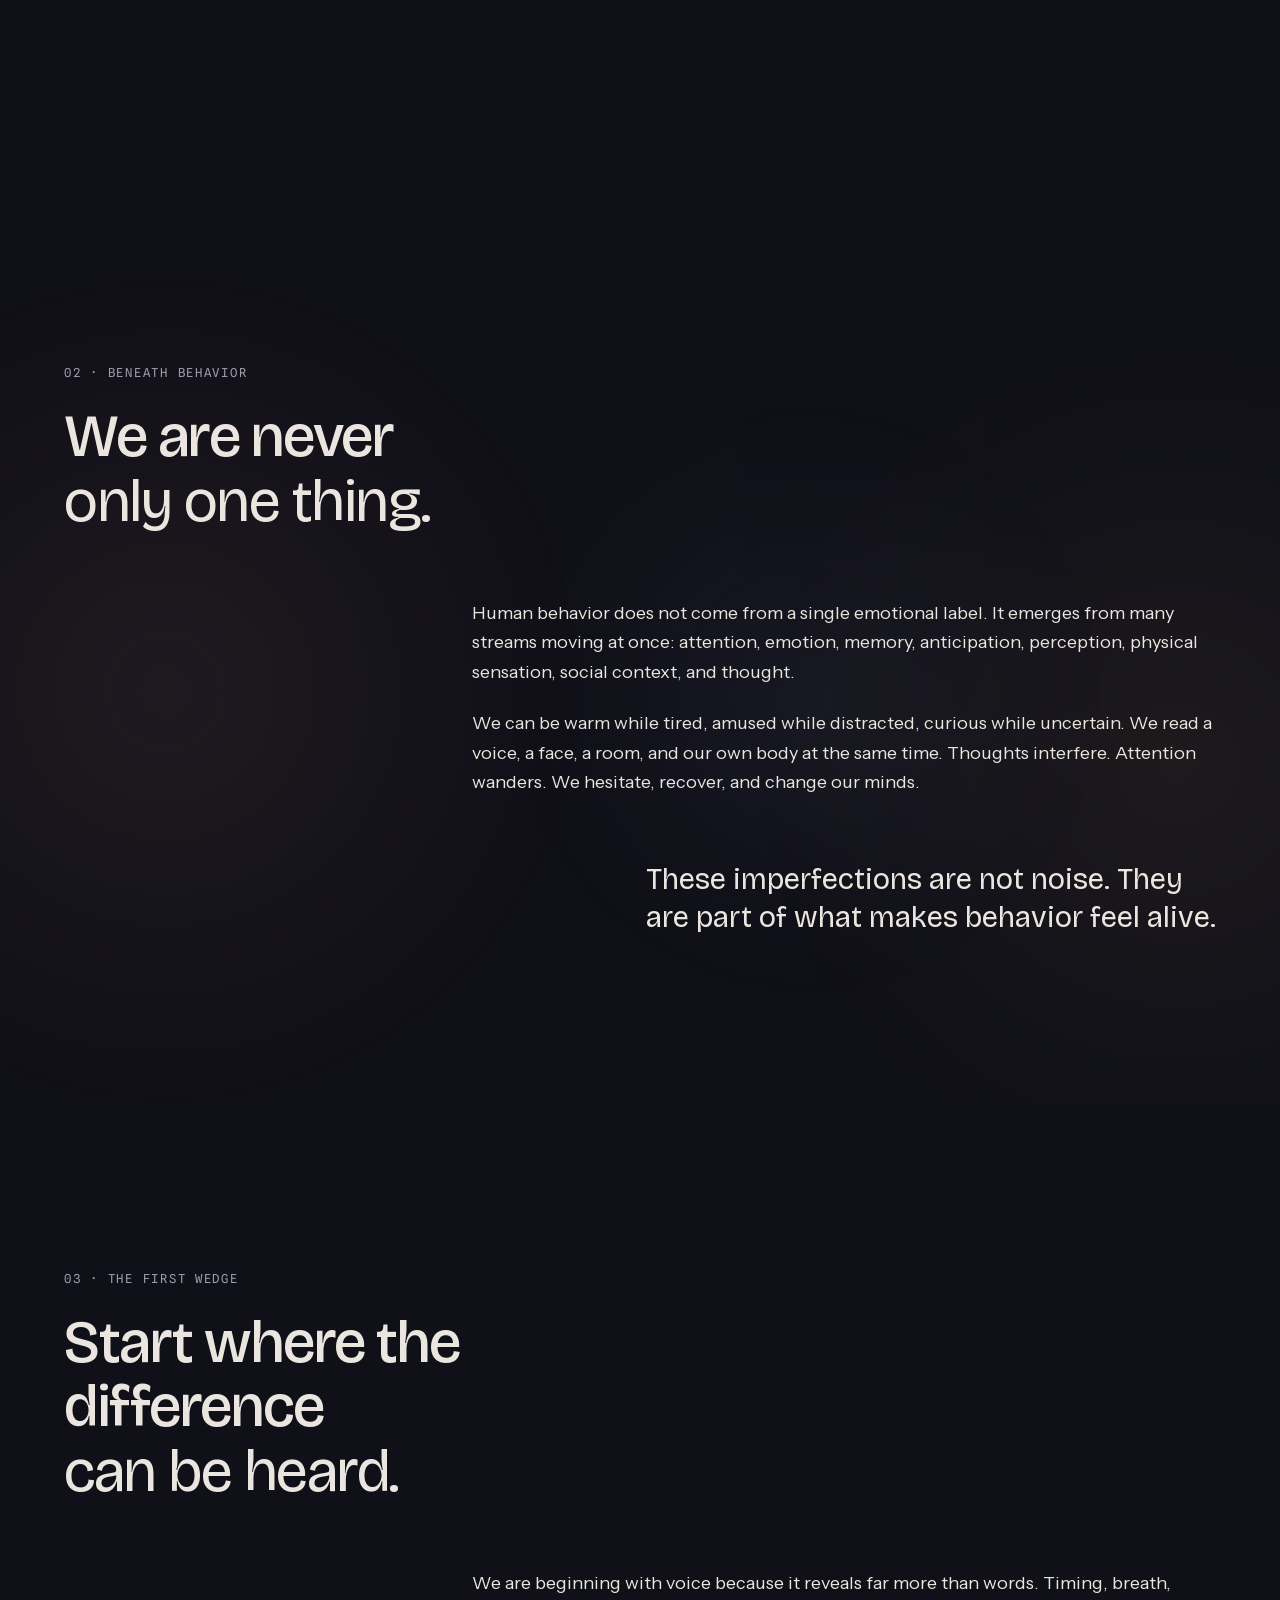
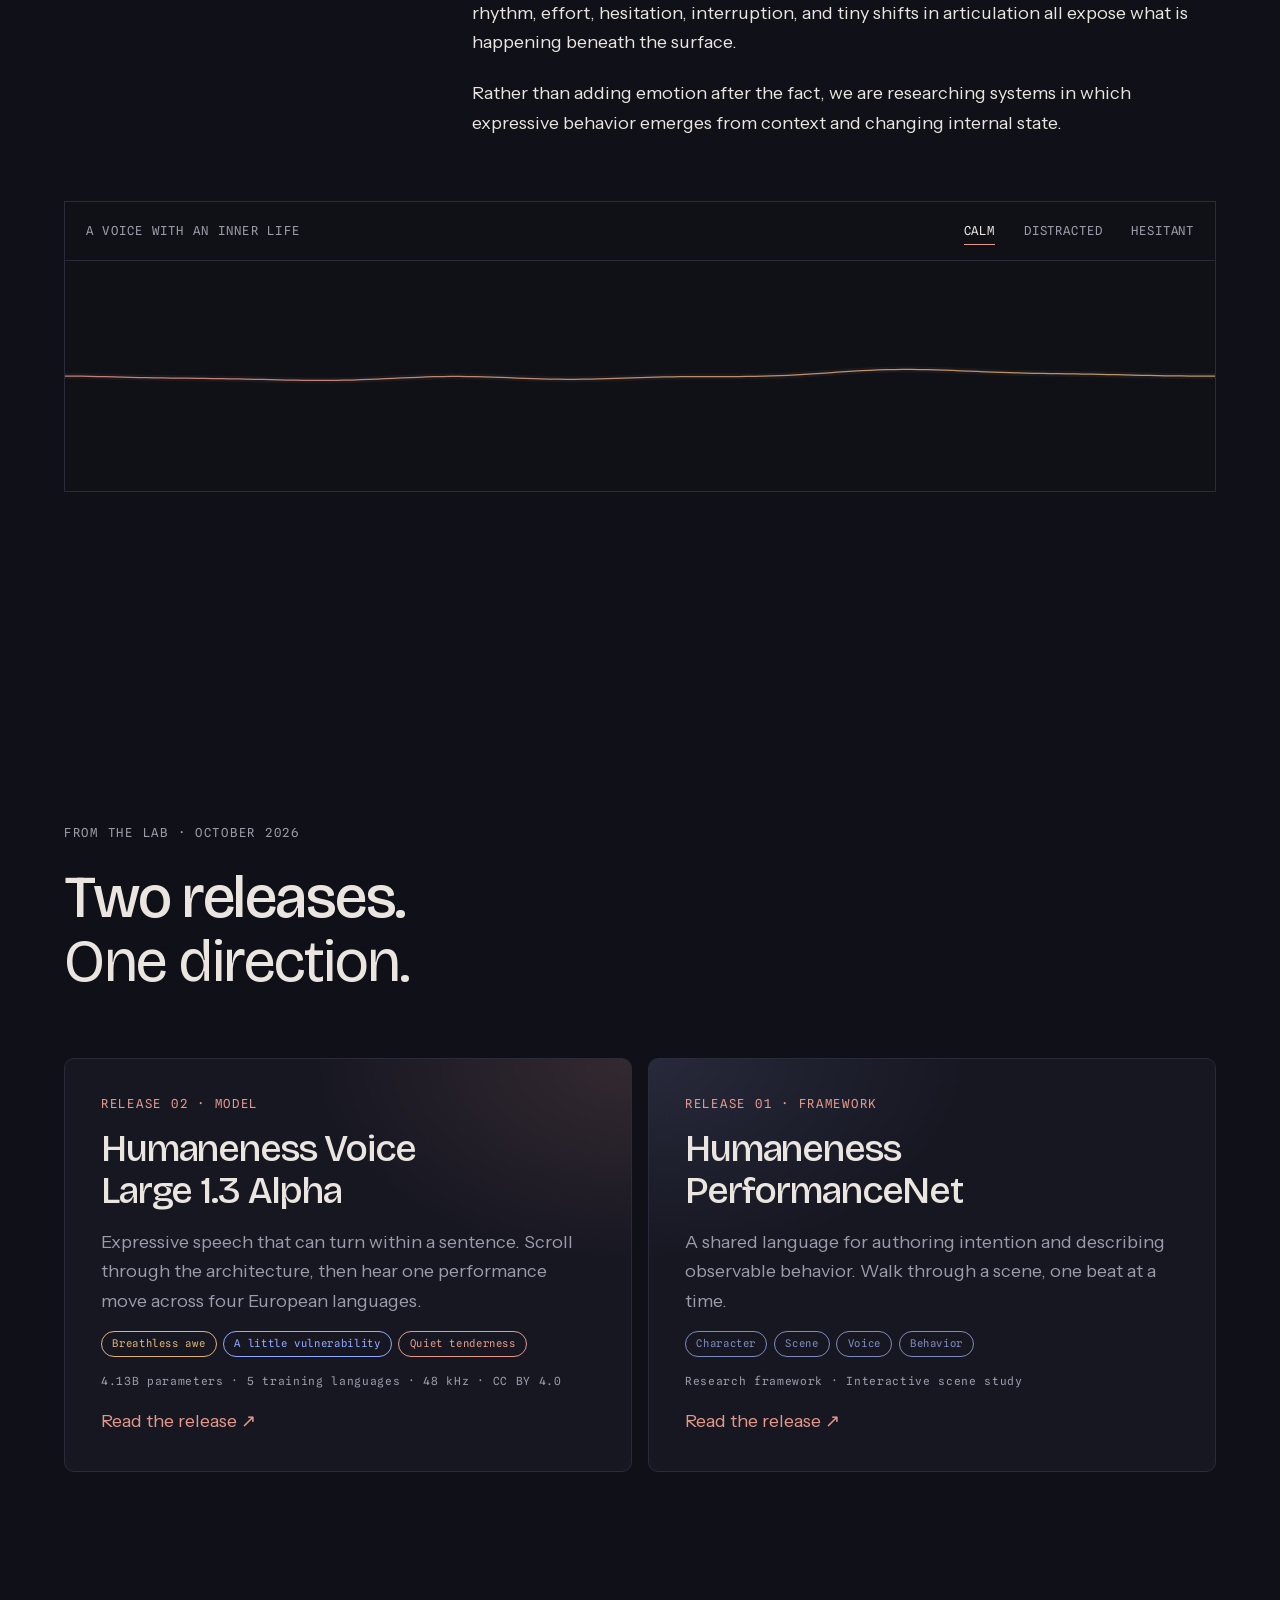
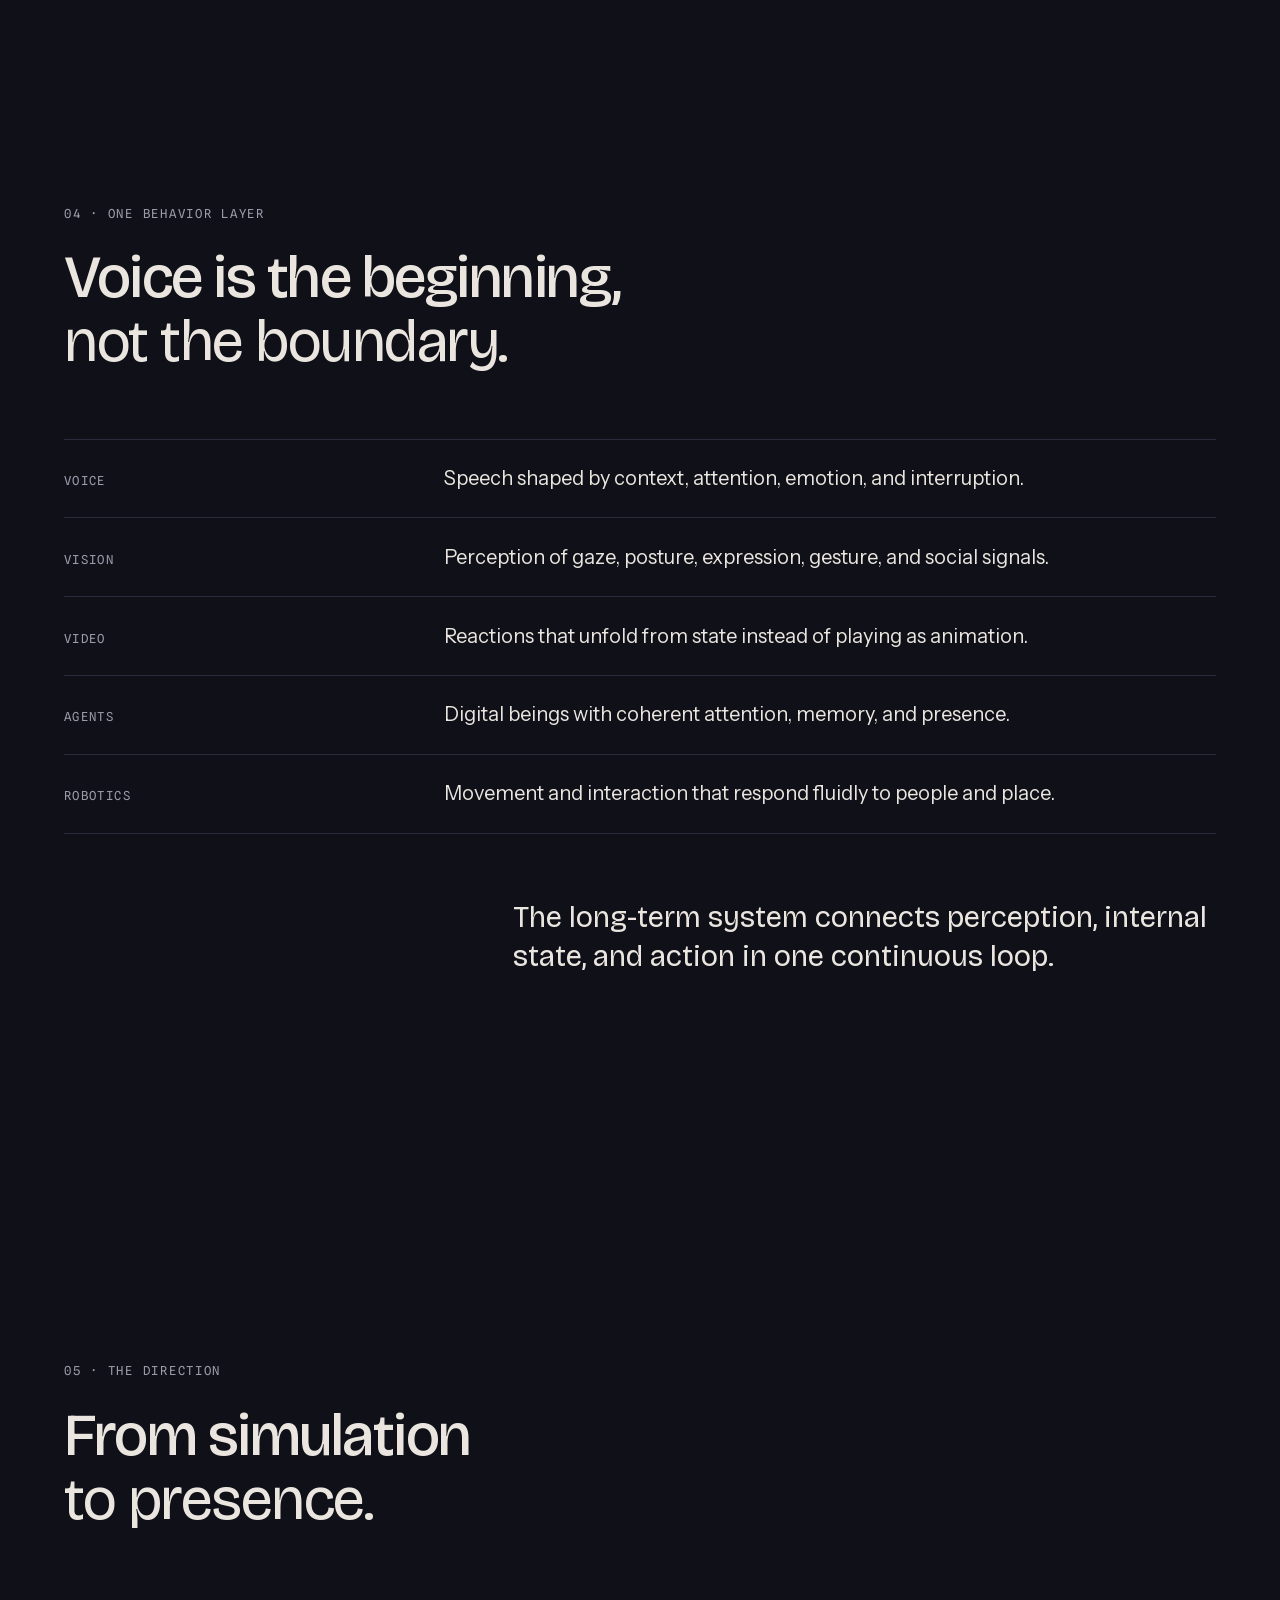
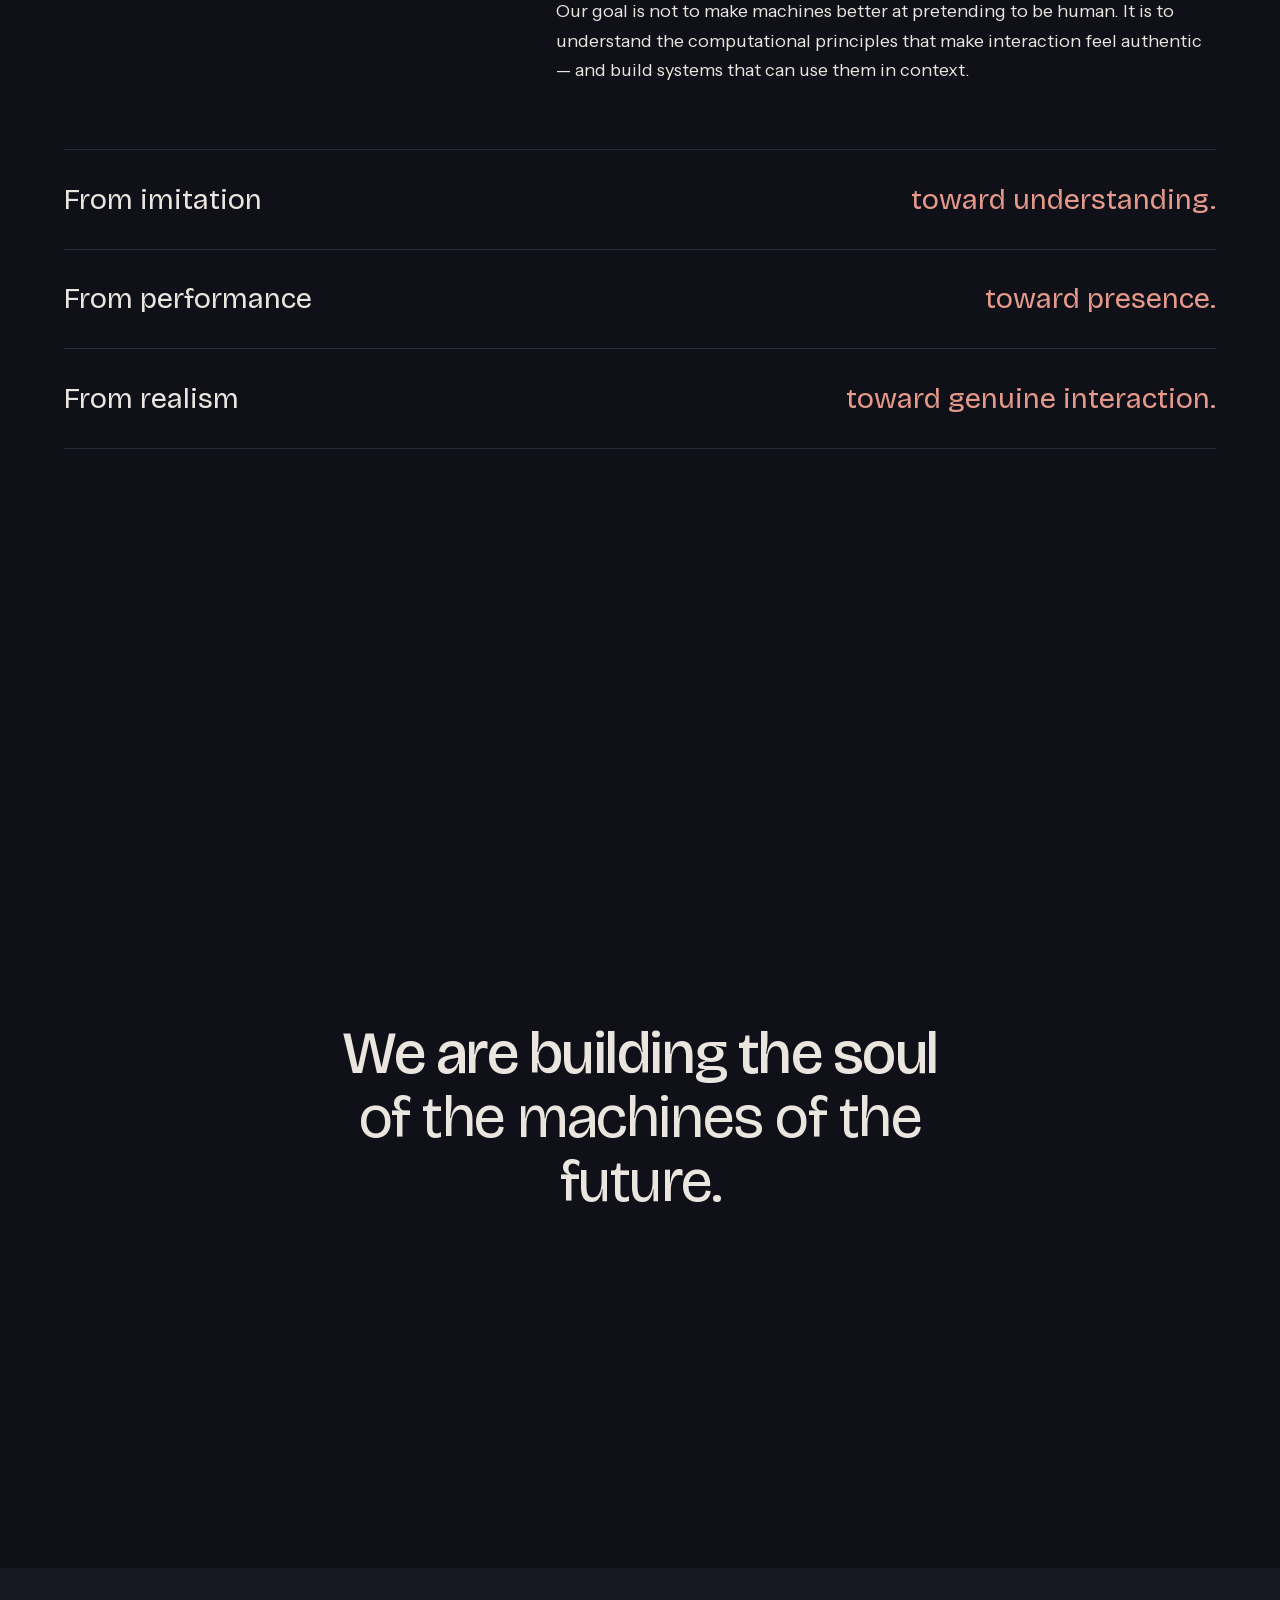
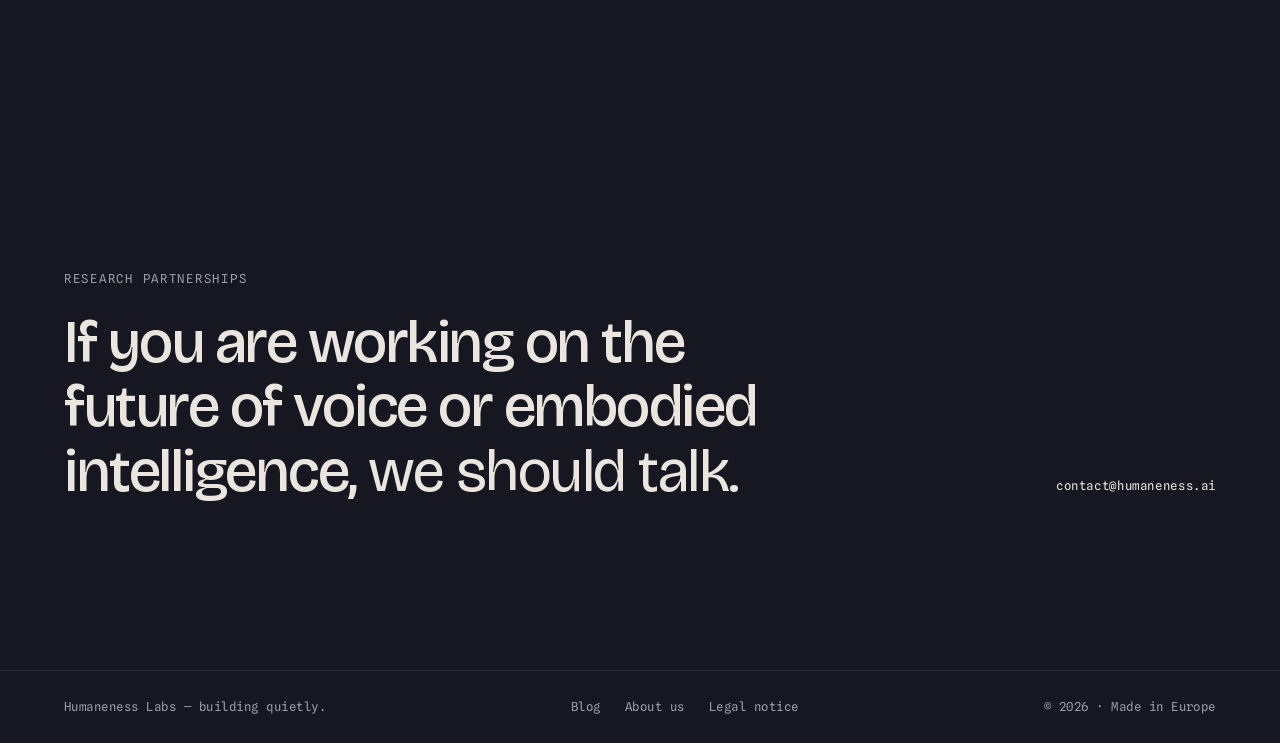
==== commit b6c65e45: "Rebuild Voice Large 1.3 Alpha release as a scroll-driven story Replace the stepped walkthrough with " ====
--- a/docs/index.html
+++ b/docs/index.html
@@ -18,8 +18,9 @@
     <link rel="icon" href="logo.svg" type="image/svg+xml">
     <link rel="preload" href="assets/fonts/bricolage-grotesque-latin-variable.woff2" as="font" type="font/woff2" crossorigin>
     <link rel="preload" href="assets/fonts/instrument-sans-latin-variable.woff2" as="font" type="font/woff2" crossorigin>
-    <link rel="stylesheet" href="assets/css/main.css?v=716e8b4aeb18">
+    <link rel="stylesheet" href="assets/css/main.css?v=dd984d7c3e91">
     <link rel="stylesheet" href="assets/css/blog.css?v=650c3ab3480d">
+    <link rel="stylesheet" href="assets/css/voice-player.css?v=f1e40da4a3b9">
   </head>
   <body>
     <a class="skip-link" href="#main">Skip to content</a>
@@ -51,7 +52,31 @@
           </h1>
           <p class="hero__lede">Humaneness Labs is building the behavior layer for AI — models of attention, emotion, perception, and social context that make interaction feel present.</p>
           <p class="line-caption">it breathes. move your cursor closer.</p>
-</div><aside class="release-feature" aria-labelledby="release-title" data-no-line-color><p class="eyebrow">New release · Voice research</p><h2 id="release-title">Humaneness Voice<span>Large 1.3 Alpha</span></h2><p>Words, intention, and a voice that can change within a scene. Hear what we’re building.</p><svg class="signal-wave" viewBox="0 0 448 80" aria-hidden="true" focusable="false" fill="currentColor"><rect x="0" y="32.3" width="3" height="15.5" rx="1.5"/><rect x="7" y="23.3" width="3" height="33.5" rx="1.5"/><rect x="14" y="28.0" width="3" height="24.0" rx="1.5"/><rect x="21" y="32.9" width="3" height="14.1" rx="1.5"/><rect x="28" y="33.6" width="3" height="12.7" rx="1.5"/><rect x="35" y="28.3" width="3" height="23.4" rx="1.5"/><rect x="42" y="31.8" width="3" height="16.4" rx="1.5"/><rect x="49" y="11.7" width="3" height="56.6" rx="1.5"/><rect x="56" y="18.8" width="3" height="42.3" rx="1.5"/><rect x="63" y="24.1" width="3" height="31.9" rx="1.5"/><rect x="70" y="13.7" width="3" height="52.6" rx="1.5"/><rect x="77" y="25.4" width="3" height="29.2" rx="1.5"/><rect x="84" y="21.9" width="3" height="36.3" rx="1.5"/><rect x="91" y="37.8" width="3" height="4.3" rx="1.5"/><rect x="98" y="8.1" width="3" height="63.7" rx="1.5"/><rect x="105" y="15.2" width="3" height="49.7" rx="1.5"/><rect x="112" y="20.7" width="3" height="38.7" rx="1.5"/><rect x="119" y="29.1" width="3" height="21.8" rx="1.5"/><rect x="126" y="11.9" width="3" height="56.2" rx="1.5"/><rect x="133" y="22.1" width="3" height="35.8" rx="1.5"/><rect x="140" y="18.8" width="3" height="42.3" rx="1.5"/><rect x="147" y="17.2" width="3" height="45.6" rx="1.5"/><rect x="154" y="16.0" width="3" height="48.0" rx="1.5"/><rect x="161" y="28.6" width="3" height="22.9" rx="1.5"/><rect x="168" y="37.8" width="3" height="4.3" rx="1.5"/><rect x="175" y="32.9" width="3" height="14.2" rx="1.5"/><rect x="182" y="18.7" width="3" height="42.6" rx="1.5"/><rect x="189" y="22.6" width="3" height="34.7" rx="1.5"/><rect x="196" y="21.1" width="3" height="37.8" rx="1.5"/><rect x="203" y="21.0" width="3" height="38.0" rx="1.5"/><rect x="210" y="27.9" width="3" height="24.1" rx="1.5"/><rect x="217" y="21.7" width="3" height="36.6" rx="1.5"/><rect x="224" y="21.1" width="3" height="37.7" rx="1.5"/><rect x="231" y="16.8" width="3" height="46.4" rx="1.5"/><rect x="238" y="11.7" width="3" height="56.5" rx="1.5"/><rect x="245" y="26.4" width="3" height="27.3" rx="1.5"/><rect x="252" y="13.1" width="3" height="53.8" rx="1.5"/><rect x="259" y="17.8" width="3" height="44.4" rx="1.5"/><rect x="266" y="37.8" width="3" height="4.3" rx="1.5"/><rect x="273" y="4.0" width="3" height="72.0" rx="1.5"/><rect x="280" y="25.5" width="3" height="28.9" rx="1.5"/><rect x="287" y="21.4" width="3" height="37.2" rx="1.5"/><rect x="294" y="25.3" width="3" height="29.4" rx="1.5"/><rect x="301" y="17.6" width="3" height="44.8" rx="1.5"/><rect x="308" y="19.8" width="3" height="40.5" rx="1.5"/><rect x="315" y="29.3" width="3" height="21.3" rx="1.5"/><rect x="322" y="22.1" width="3" height="35.7" rx="1.5"/><rect x="329" y="21.4" width="3" height="37.2" rx="1.5"/><rect x="336" y="37.8" width="3" height="4.5" rx="1.5"/><rect x="343" y="37.8" width="3" height="4.3" rx="1.5"/><rect x="350" y="10.6" width="3" height="58.8" rx="1.5"/><rect x="357" y="16.3" width="3" height="47.4" rx="1.5"/><rect x="364" y="22.6" width="3" height="34.7" rx="1.5"/><rect x="371" y="28.9" width="3" height="22.2" rx="1.5"/><rect x="378" y="28.2" width="3" height="23.5" rx="1.5"/><rect x="385" y="26.5" width="3" height="27.0" rx="1.5"/><rect x="392" y="30.7" width="3" height="18.5" rx="1.5"/><rect x="399" y="25.6" width="3" height="28.8" rx="1.5"/><rect x="406" y="9.4" width="3" height="61.1" rx="1.5"/><rect x="413" y="28.1" width="3" height="23.8" rx="1.5"/><rect x="420" y="23.0" width="3" height="34.0" rx="1.5"/><rect x="427" y="29.7" width="3" height="20.5" rx="1.5"/><rect x="434" y="33.0" width="3" height="14.0" rx="1.5"/><rect x="441" y="37.8" width="3" height="4.3" rx="1.5"/></svg><span class="audio-label" id="featured-audio-label">English · Awe into tenderness · ~35 sec</span><audio controls preload="none" aria-labelledby="featured-audio-label"><source src="assets/audio/voice-large-1-3-alpha/awe_tenderness_en_reference.mp3" type="audio/mpeg"></audio><p class="audio-error" hidden>Audio could not load. Listen to the examples in the release post.</p><div class="actions"><a class="button button--primary" href="blog/humaneness-voice-large-1-3-alpha/">Explore the release ↗</a><a href="blog/humaneness-voice-large-1-3-alpha/#listen">More voices</a></div></aside>
+</div><aside class="release-feature" aria-labelledby="release-title" data-no-line-color>
+            <p class="eyebrow">New release · Voice research</p>
+            <h2 id="release-title">Humaneness Voice<span>Large 1.3 Alpha</span></h2>
+            <p>One scene, four European languages. Switch mid-sentence — the feeling stays.</p>
+            <div class="vplayer vplayer--feature" data-voice-player data-clip="awe_tenderness_en_reference">
+              <div class="vplayer__variants" role="group" aria-label="Language" data-enhanced hidden>
+                <button type="button" class="vplayer__variant" data-variant="awe_tenderness_en_reference" aria-pressed="true">English</button>
+                <button type="button" class="vplayer__variant" data-variant="awe_tenderness_de_reference" aria-pressed="false">Deutsch</button>
+                <button type="button" class="vplayer__variant" data-variant="awe_tenderness_fr_reference" aria-pressed="false">Français</button>
+                <button type="button" class="vplayer__variant" data-variant="awe_tenderness_nl_prompt_only" aria-pressed="false">Nederlands</button>
+              </div>
+              <div class="vplayer__row" data-enhanced hidden>
+                <button type="button" class="vplayer__toggle" data-toggle aria-pressed="false" aria-label="Play"><span class="vplayer__icon" aria-hidden="true"></span></button>
+                <div class="vplayer__wave" data-wave role="slider" tabindex="0" aria-label="Seek within Sunrise above the clouds" aria-valuemin="0" aria-valuemax="35" aria-valuenow="0"><canvas></canvas></div>
+                <span class="vplayer__time" data-time>0:35</span>
+              </div>
+              <p class="vplayer__caption" data-caption data-enhanced hidden></p>
+              <div class="vplayer__fallback" data-fallback>
+                <svg class="signal-wave" viewBox="0 0 448 80" aria-hidden="true" focusable="false" fill="currentColor"><rect x="0" y="32.3" width="3" height="15.5" rx="1.5"/><rect x="7" y="23.3" width="3" height="33.5" rx="1.5"/><rect x="14" y="28.0" width="3" height="24.0" rx="1.5"/><rect x="21" y="32.9" width="3" height="14.1" rx="1.5"/><rect x="28" y="33.6" width="3" height="12.7" rx="1.5"/><rect x="35" y="28.3" width="3" height="23.4" rx="1.5"/><rect x="42" y="31.8" width="3" height="16.4" rx="1.5"/><rect x="49" y="11.7" width="3" height="56.6" rx="1.5"/><rect x="56" y="18.8" width="3" height="42.3" rx="1.5"/><rect x="63" y="24.1" width="3" height="31.9" rx="1.5"/><rect x="70" y="13.7" width="3" height="52.6" rx="1.5"/><rect x="77" y="25.4" width="3" height="29.2" rx="1.5"/><rect x="84" y="21.9" width="3" height="36.3" rx="1.5"/><rect x="91" y="37.8" width="3" height="4.3" rx="1.5"/><rect x="98" y="8.1" width="3" height="63.7" rx="1.5"/><rect x="105" y="15.2" width="3" height="49.7" rx="1.5"/><rect x="112" y="20.7" width="3" height="38.7" rx="1.5"/><rect x="119" y="29.1" width="3" height="21.8" rx="1.5"/><rect x="126" y="11.9" width="3" height="56.2" rx="1.5"/><rect x="133" y="22.1" width="3" height="35.8" rx="1.5"/><rect x="140" y="18.8" width="3" height="42.3" rx="1.5"/><rect x="147" y="17.2" width="3" height="45.6" rx="1.5"/><rect x="154" y="16.0" width="3" height="48.0" rx="1.5"/><rect x="161" y="28.6" width="3" height="22.9" rx="1.5"/><rect x="168" y="37.8" width="3" height="4.3" rx="1.5"/><rect x="175" y="32.9" width="3" height="14.2" rx="1.5"/><rect x="182" y="18.7" width="3" height="42.6" rx="1.5"/><rect x="189" y="22.6" width="3" height="34.7" rx="1.5"/><rect x="196" y="21.1" width="3" height="37.8" rx="1.5"/><rect x="203" y="21.0" width="3" height="38.0" rx="1.5"/><rect x="210" y="27.9" width="3" height="24.1" rx="1.5"/><rect x="217" y="21.7" width="3" height="36.6" rx="1.5"/><rect x="224" y="21.1" width="3" height="37.7" rx="1.5"/><rect x="231" y="16.8" width="3" height="46.4" rx="1.5"/><rect x="238" y="11.7" width="3" height="56.5" rx="1.5"/><rect x="245" y="26.4" width="3" height="27.3" rx="1.5"/><rect x="252" y="13.1" width="3" height="53.8" rx="1.5"/><rect x="259" y="17.8" width="3" height="44.4" rx="1.5"/><rect x="266" y="37.8" width="3" height="4.3" rx="1.5"/><rect x="273" y="4.0" width="3" height="72.0" rx="1.5"/><rect x="280" y="25.5" width="3" height="28.9" rx="1.5"/><rect x="287" y="21.4" width="3" height="37.2" rx="1.5"/><rect x="294" y="25.3" width="3" height="29.4" rx="1.5"/><rect x="301" y="17.6" width="3" height="44.8" rx="1.5"/><rect x="308" y="19.8" width="3" height="40.5" rx="1.5"/><rect x="315" y="29.3" width="3" height="21.3" rx="1.5"/><rect x="322" y="22.1" width="3" height="35.7" rx="1.5"/><rect x="329" y="21.4" width="3" height="37.2" rx="1.5"/><rect x="336" y="37.8" width="3" height="4.5" rx="1.5"/><rect x="343" y="37.8" width="3" height="4.3" rx="1.5"/><rect x="350" y="10.6" width="3" height="58.8" rx="1.5"/><rect x="357" y="16.3" width="3" height="47.4" rx="1.5"/><rect x="364" y="22.6" width="3" height="34.7" rx="1.5"/><rect x="371" y="28.9" width="3" height="22.2" rx="1.5"/><rect x="378" y="28.2" width="3" height="23.5" rx="1.5"/><rect x="385" y="26.5" width="3" height="27.0" rx="1.5"/><rect x="392" y="30.7" width="3" height="18.5" rx="1.5"/><rect x="399" y="25.6" width="3" height="28.8" rx="1.5"/><rect x="406" y="9.4" width="3" height="61.1" rx="1.5"/><rect x="413" y="28.1" width="3" height="23.8" rx="1.5"/><rect x="420" y="23.0" width="3" height="34.0" rx="1.5"/><rect x="427" y="29.7" width="3" height="20.5" rx="1.5"/><rect x="434" y="33.0" width="3" height="14.0" rx="1.5"/><rect x="441" y="37.8" width="3" height="4.3" rx="1.5"/></svg>
+                <span class="audio-label" id="featured-audio-label">English · Sunrise above the clouds · ~35 sec</span>
+                <audio controls preload="none" aria-labelledby="featured-audio-label"><source src="assets/audio/voice-large-1-3-alpha/awe_tenderness_en_reference.mp3" type="audio/mpeg"></audio>
+              </div>
+            </div>
+            <div class="actions"><a class="button button--primary" href="blog/humaneness-voice-large-1-3-alpha/">Explore the release ↗</a><a href="blog/humaneness-voice-large-1-3-alpha/#listen">More voices</a></div>
+          </aside>
         </div>
         <span class="scroll-cue" aria-hidden="true"></span>
       </section>
@@ -101,6 +126,31 @@
               </div>
             </div>
             <canvas class="living-line living-line--demo" id="voice-line" role="img" aria-label="An interactive line demonstrating calm, distracted, and hesitant behavior"></canvas>
+          </div>
+        </div>
+      </section>
+
+      <section class="section section--lab shell" id="lab" aria-labelledby="lab-title">
+        <div class="section__inner">
+          <p class="eyebrow" data-reveal>From the lab · October 2026</p>
+          <h2 id="lab-title" data-reveal>Two releases.<br><em>One direction.</em></h2>
+          <div class="lab-grid">
+            <a class="lab-card lab-card--voice" href="blog/humaneness-voice-large-1-3-alpha/" data-reveal>
+              <span class="lab-card__kicker">Release 02 · Model</span>
+              <span class="lab-card__title">Humaneness Voice Large 1.3 Alpha</span>
+              <span class="lab-card__text">Expressive speech that can turn within a sentence. Scroll through the architecture, then hear one performance move across four European languages.</span>
+              <span class="lab-card__beats" aria-hidden="true"><i>Breathless awe</i><i>A little vulnerability</i><i>Quiet tenderness</i></span>
+              <span class="lab-card__meta">4.13B parameters · 5 training languages · 48 kHz · CC BY 4.0</span>
+              <span class="lab-card__link">Read the release ↗</span>
+            </a>
+            <a class="lab-card lab-card--performance" href="blog/humaneness-performancenet/" data-reveal style="--i: 1">
+              <span class="lab-card__kicker">Release 01 · Framework</span>
+              <span class="lab-card__title">Humaneness PerformanceNet</span>
+              <span class="lab-card__text">A shared language for authoring intention and describing observable behavior. Walk through a scene, one beat at a time.</span>
+              <span class="lab-card__beats" aria-hidden="true"><i>Character</i><i>Scene</i><i>Voice</i><i>Behavior</i></span>
+              <span class="lab-card__meta">Research framework · Interactive scene study</span>
+              <span class="lab-card__link">Read the release ↗</span>
+            </a>
           </div>
         </div>
       </section>
@@ -156,8 +206,9 @@
       <p class="site-footer__meta">© 2026 · Made in Europe</p>
     </footer>
 
-    <script src="assets/js/livingline.js"></script>
+    <script src="assets/js/livingline.js?v=cc5af59ac3b2"></script>
     <script src="assets/js/main.js?v=37d2fe2a3040"></script>
-    <script src="assets/js/blog.js?v=787af490b71d" defer></script>
+    <script src="assets/js/voice-clips.js?v=f5c6a09e41f8" defer></script>
+    <script src="assets/js/voice.js?v=94a1692ede0c" defer></script>
   </body>
 </html>
--- a/docs/assets/css/main.css
+++ b/docs/assets/css/main.css
@@ -355,6 +355,38 @@
   line-height: 1.35;
 }
 
+.section--lab { min-height: auto; }
+.lab-grid { display: grid; grid-template-columns: repeat(2, minmax(0, 1fr)); gap: 1rem; margin-top: var(--space-m); }
+.lab-card {
+  position: relative;
+  display: flex;
+  min-height: 24rem;
+  flex-direction: column;
+  gap: 1rem;
+  padding: clamp(1.5rem, 3vw, 2.25rem);
+  overflow: hidden;
+  border: 1px solid var(--hairline);
+  border-radius: 10px;
+  background: var(--ink-raise);
+  text-decoration: none;
+  transition: border-color 400ms var(--ease-out), transform 500ms var(--ease-out);
+}
+.lab-card::before { content: ""; position: absolute; inset: 0; background: radial-gradient(80% 70% at 100% 0%, rgb(228 153 139 / .14), transparent 70%); pointer-events: none; }
+.lab-card--performance::before { background: radial-gradient(80% 70% at 0% 0%, rgb(124 140 189 / .16), transparent 70%); }
+.lab-card:hover { border-color: #5b4544; transform: translateY(-3px); }
+.lab-card > span { position: relative; }
+.lab-card__kicker { color: var(--breath-rose); font: var(--step--1)/1.4 var(--mono); letter-spacing: .14em; text-transform: uppercase; }
+.lab-card__title { max-width: 15ch; font: 500 clamp(1.6rem, 1.1rem + 1.6vw, 2.5rem)/1.08 var(--display); letter-spacing: -.03em; }
+.lab-card__text { max-width: 46ch; color: var(--mute); }
+.lab-card__beats { display: flex; flex-wrap: wrap; gap: .4rem; }
+.lab-card__beats i { padding: .3rem .65rem; border: 1px solid currentColor; border-radius: 999px; color: var(--stream-blue); font: .66rem/1.3 var(--mono); font-style: normal; letter-spacing: .06em; }
+.lab-card--voice .lab-card__beats i:nth-child(1) { color: var(--breath-amber); }
+.lab-card--voice .lab-card__beats i:nth-child(2) { color: var(--line-glow-blue); }
+.lab-card--voice .lab-card__beats i:nth-child(3) { color: var(--breath-rose); }
+.lab-card__meta { color: var(--mute); font: .7rem/1.5 var(--mono); letter-spacing: .06em; }
+.lab-card__link { display: inline-block; margin-top: auto; color: var(--breath-rose); transition: transform 300ms var(--ease-out); }
+.lab-card:hover .lab-card__link { transform: translateX(5px); }
+
 .section--presence { min-height: 125svh; }
 .presence-copy { max-width: 55ch; }
 .direction-lines { margin-top: var(--space-m); border-top: 1px solid var(--hairline); }
@@ -493,6 +525,8 @@
   .site-footer { flex-direction: column; gap: .45rem; }
   .footer-nav { margin-block: .6rem; }
   .founders { grid-template-columns: 1fr; }
+  .lab-grid { grid-template-columns: 1fr; }
+  .lab-card { min-height: 0; }
 }
 
 @media (max-width: 430px) {
--- a/docs/assets/css/voice-player.css
+++ b/docs/assets/css/voice-player.css
@@ -0,0 +1,124 @@
+/* Waveform players shared by the homepage release card and the release post. */
+@property --beat-color {
+  syntax: "<color>";
+  inherits: true;
+  initial-value: #e4998b;
+}
+
+:root { --beat-color: #e4998b; }
+
+.vplayer { --beat: var(--beat-color); display: grid; gap: .85rem; min-width: 0; }
+.vplayer__variants { display: flex; flex-wrap: wrap; gap: .45rem; }
+.vplayer__variant {
+  display: inline-flex;
+  align-items: center;
+  gap: .5rem;
+  min-height: 40px;
+  padding: .45rem .85rem;
+  border: 1px solid var(--hairline);
+  border-radius: 999px;
+  background: rgb(255 255 255 / .02);
+  color: var(--mute);
+  cursor: pointer;
+  font: 400 .78rem/1 var(--body);
+  transition: border-color 250ms var(--ease-out), color 250ms var(--ease-out), background 250ms var(--ease-out);
+}
+.vplayer__variant b { color: var(--bone); font: 400 .7rem/1 var(--mono); letter-spacing: .1em; }
+.vplayer__variant:hover { border-color: #6d5a58; color: var(--bone); }
+.vplayer__variant[aria-pressed="true"] { border-color: var(--journal-accent, #e9ad91); background: rgb(233 173 145 / .12); color: var(--bone); }
+
+.vplayer__row { display: grid; grid-template-columns: auto minmax(0, 1fr) auto; align-items: center; gap: clamp(.75rem, 2vw, 1.15rem); }
+.vplayer__toggle {
+  position: relative;
+  display: grid;
+  width: 52px;
+  height: 52px;
+  place-items: center;
+  border: 0;
+  border-radius: 50%;
+  background: var(--bone);
+  color: var(--ink-deep);
+  cursor: pointer;
+  transition: transform 220ms var(--ease-out), box-shadow 400ms var(--ease-out), background 300ms;
+}
+.vplayer__toggle:hover { transform: scale(1.06); background: #fff; }
+.vplayer.is-playing .vplayer__toggle { box-shadow: 0 0 0 6px color-mix(in srgb, var(--beat) 22%, transparent), 0 0 34px color-mix(in srgb, var(--beat) 38%, transparent); }
+.vplayer.is-loading .vplayer__toggle::after {
+  content: "";
+  position: absolute;
+  inset: -5px;
+  border: 2px solid transparent;
+  border-top-color: var(--beat);
+  border-radius: 50%;
+  animation: vplayer-spin 800ms linear infinite;
+}
+
+/* Play ↔ pause: the triangle folds into the first bar, the second bar appears. */
+.vplayer__icon { position: relative; display: block; width: 15px; height: 17px; }
+.vplayer__icon::before, .vplayer__icon::after {
+  content: "";
+  position: absolute;
+  inset: 0;
+  background: currentColor;
+  transition: clip-path 260ms var(--ease-out), opacity 200ms;
+}
+.vplayer__icon::before { left: 2px; clip-path: polygon(0 0, 100% 50%, 100% 50%, 0 100%); }
+.vplayer__icon::after { opacity: 0; clip-path: polygon(64% 0, 100% 0, 100% 100%, 64% 100%); }
+.is-playing .vplayer__icon::before, [aria-pressed="true"] > .vr-listen__disc .vplayer__icon::before { left: 0; clip-path: polygon(0 0, 36% 0, 36% 100%, 0 100%); }
+.is-playing .vplayer__icon::after, [aria-pressed="true"] > .vr-listen__disc .vplayer__icon::after { opacity: 1; }
+
+.vplayer__wave { position: relative; height: 56px; border-radius: 6px; cursor: pointer; touch-action: pan-y; }
+.vplayer__wave canvas { display: block; width: 100%; height: 100%; }
+.vplayer__wave:focus-visible { outline: 2px solid var(--journal-accent, #e9ad91); outline-offset: 4px; }
+.vplayer__time { min-width: 6.5ch; color: var(--mute); font: .7rem/1 var(--mono); font-variant-numeric: tabular-nums; text-align: right; }
+
+.vplayer { position: relative; }
+.vplayer__beats { position: relative; width: var(--wave-width, 100%); height: 1.6rem; margin-left: var(--wave-left, 0); }
+.vplayer__beat {
+  position: absolute;
+  top: 0;
+  left: var(--x);
+  width: var(--w);
+  overflow: hidden;
+  padding: .45rem .5rem 0 0;
+  border-top: 2px solid var(--beat);
+  color: var(--beat);
+  font: .6rem/1 var(--mono);
+  letter-spacing: .08em;
+  text-overflow: ellipsis;
+  text-transform: uppercase;
+  white-space: nowrap;
+}
+
+.vplayer__caption { min-height: 2.9em; margin: 0; color: var(--mute); font-family: var(--display); font-size: clamp(1.02rem, .95rem + .45vw, 1.3rem); line-height: 1.45; text-wrap: pretty; }
+.vplayer__fallback { display: grid; gap: .75rem; margin: 0; padding: 0; list-style: none; color: var(--mute); font-size: .85rem; }
+.vplayer__fallback li { display: grid; gap: .35rem; }
+.vplayer__fallback audio { width: 100%; height: 40px; }
+
+/* Words light up as they are spoken (timings are aligned to pauses, so approximate). */
+.vr-caption .w, .vplayer__caption .w { color: rgb(234 230 223 / .3); transition: color 260ms ease-out; }
+.vr-caption .w.is-said, .vplayer__caption .w.is-said { color: var(--bone); }
+.vr-caption .w.is-now, .vplayer__caption .w.is-now { color: var(--beat, var(--beat-color)); }
+
+@keyframes vplayer-spin { to { transform: rotate(360deg); } }
+
+@media (max-width: 540px) {
+  .vplayer__toggle { width: 46px; height: 46px; }
+  .vplayer__wave { height: 48px; }
+}
+
+@media (prefers-reduced-motion: reduce) {
+  .vplayer *, .vplayer *::before, .vplayer *::after { transition: none !important; }
+  .vplayer.is-loading .vplayer__toggle::after { animation-duration: 2.4s; }
+}
+
+/* Homepage release card */
+.vplayer--feature { gap: .75rem; margin-top: 1.4rem; }
+.vplayer--feature .vplayer__variant { min-height: 36px; padding: .35rem .75rem; font-size: .74rem; }
+.vplayer--feature .vplayer__wave { height: 50px; }
+.vplayer--feature .vplayer__caption { min-height: 4.35em; margin: 0; font-size: 1rem; }
+.release-feature { transition: border-color 600ms ease, box-shadow 900ms ease; }
+.release-feature:has(.vplayer.is-playing) {
+  border-color: color-mix(in srgb, var(--beat-color) 55%, #5b4544);
+  box-shadow: 0 0 90px -24px color-mix(in srgb, var(--beat-color) 50%, transparent);
+}
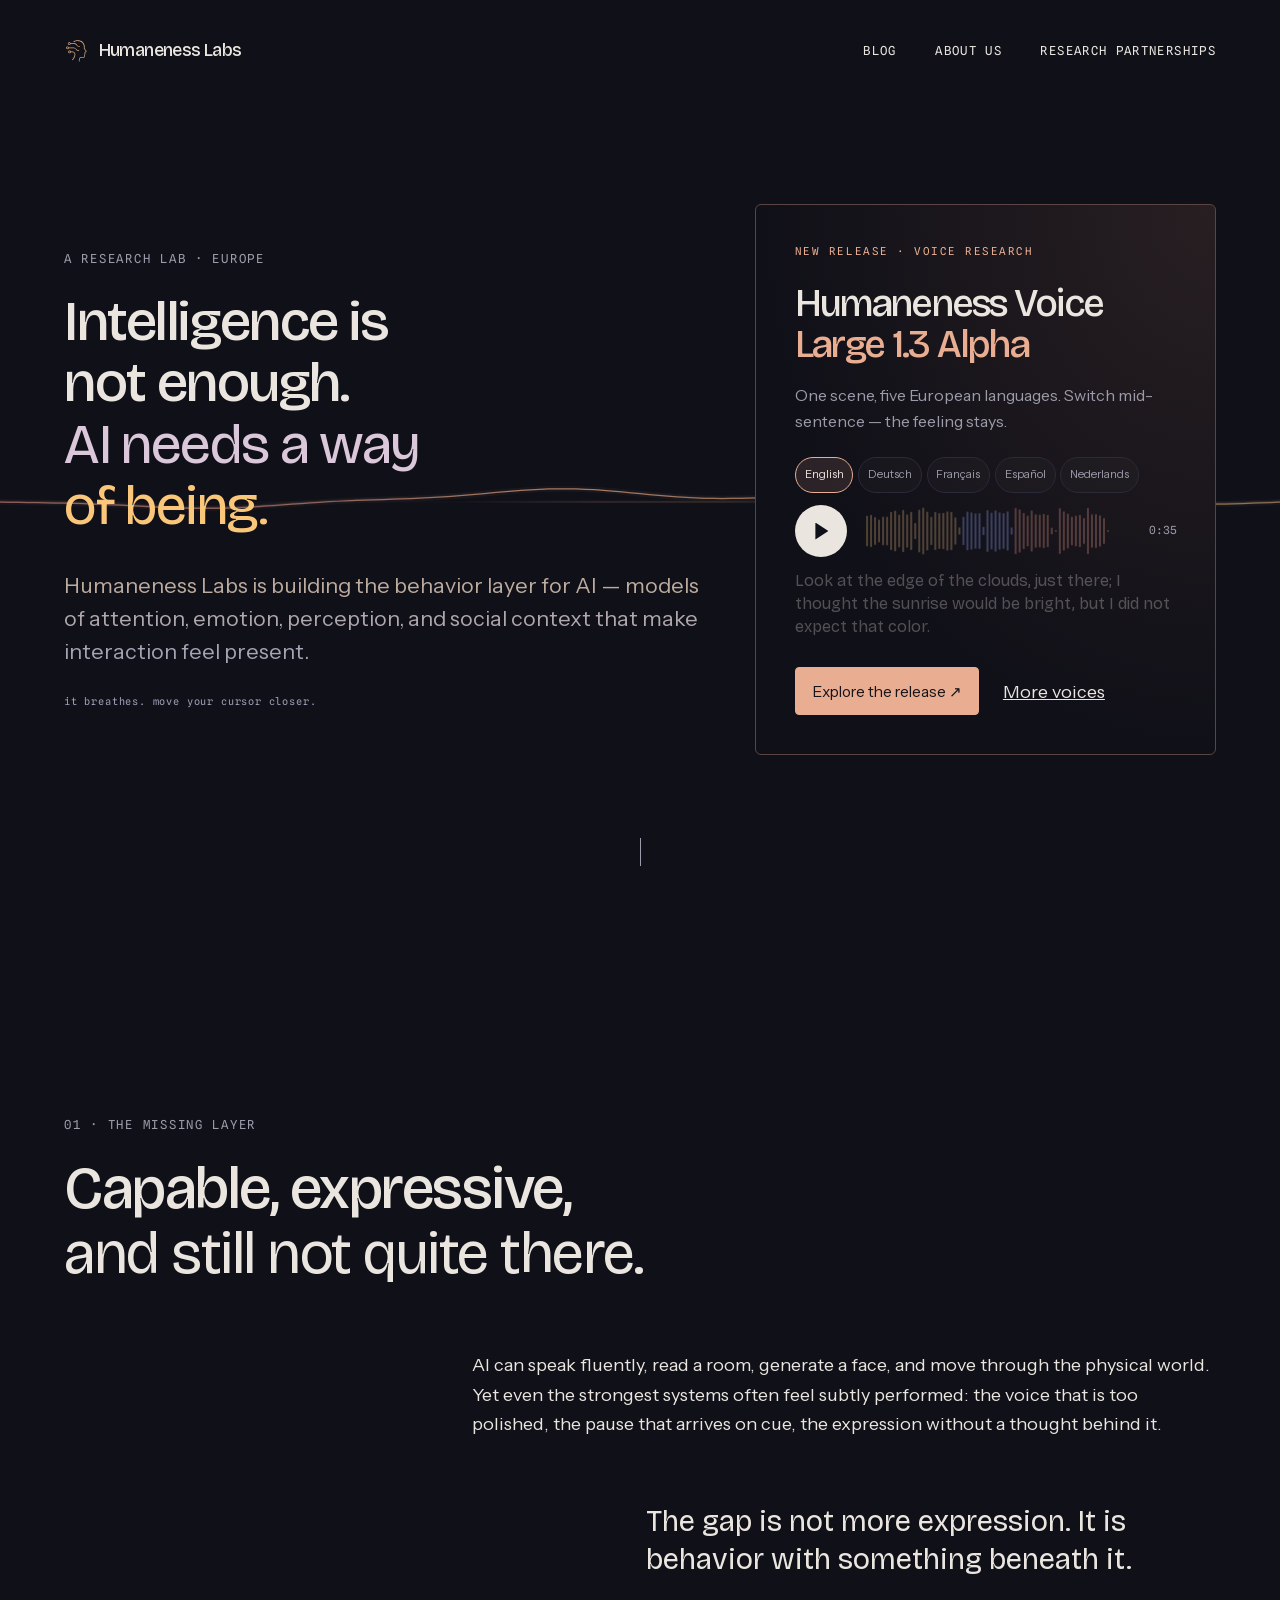
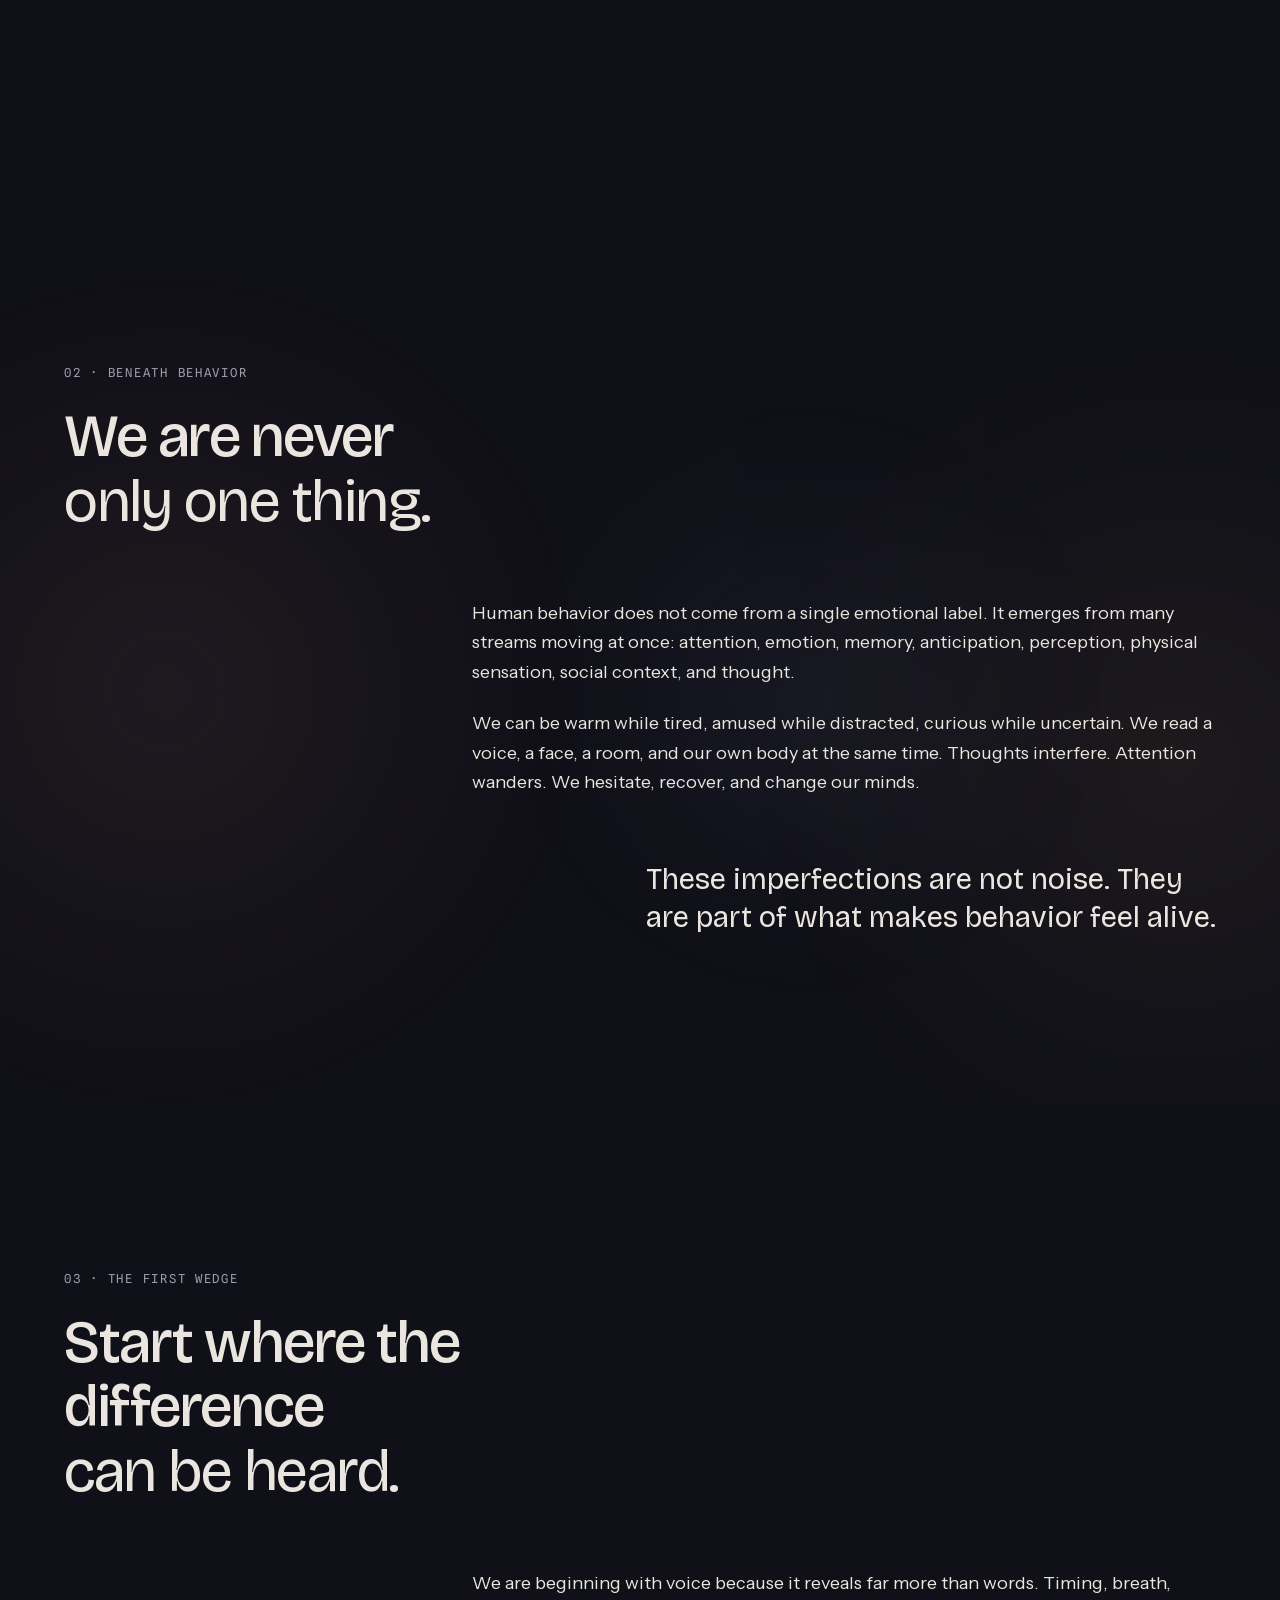
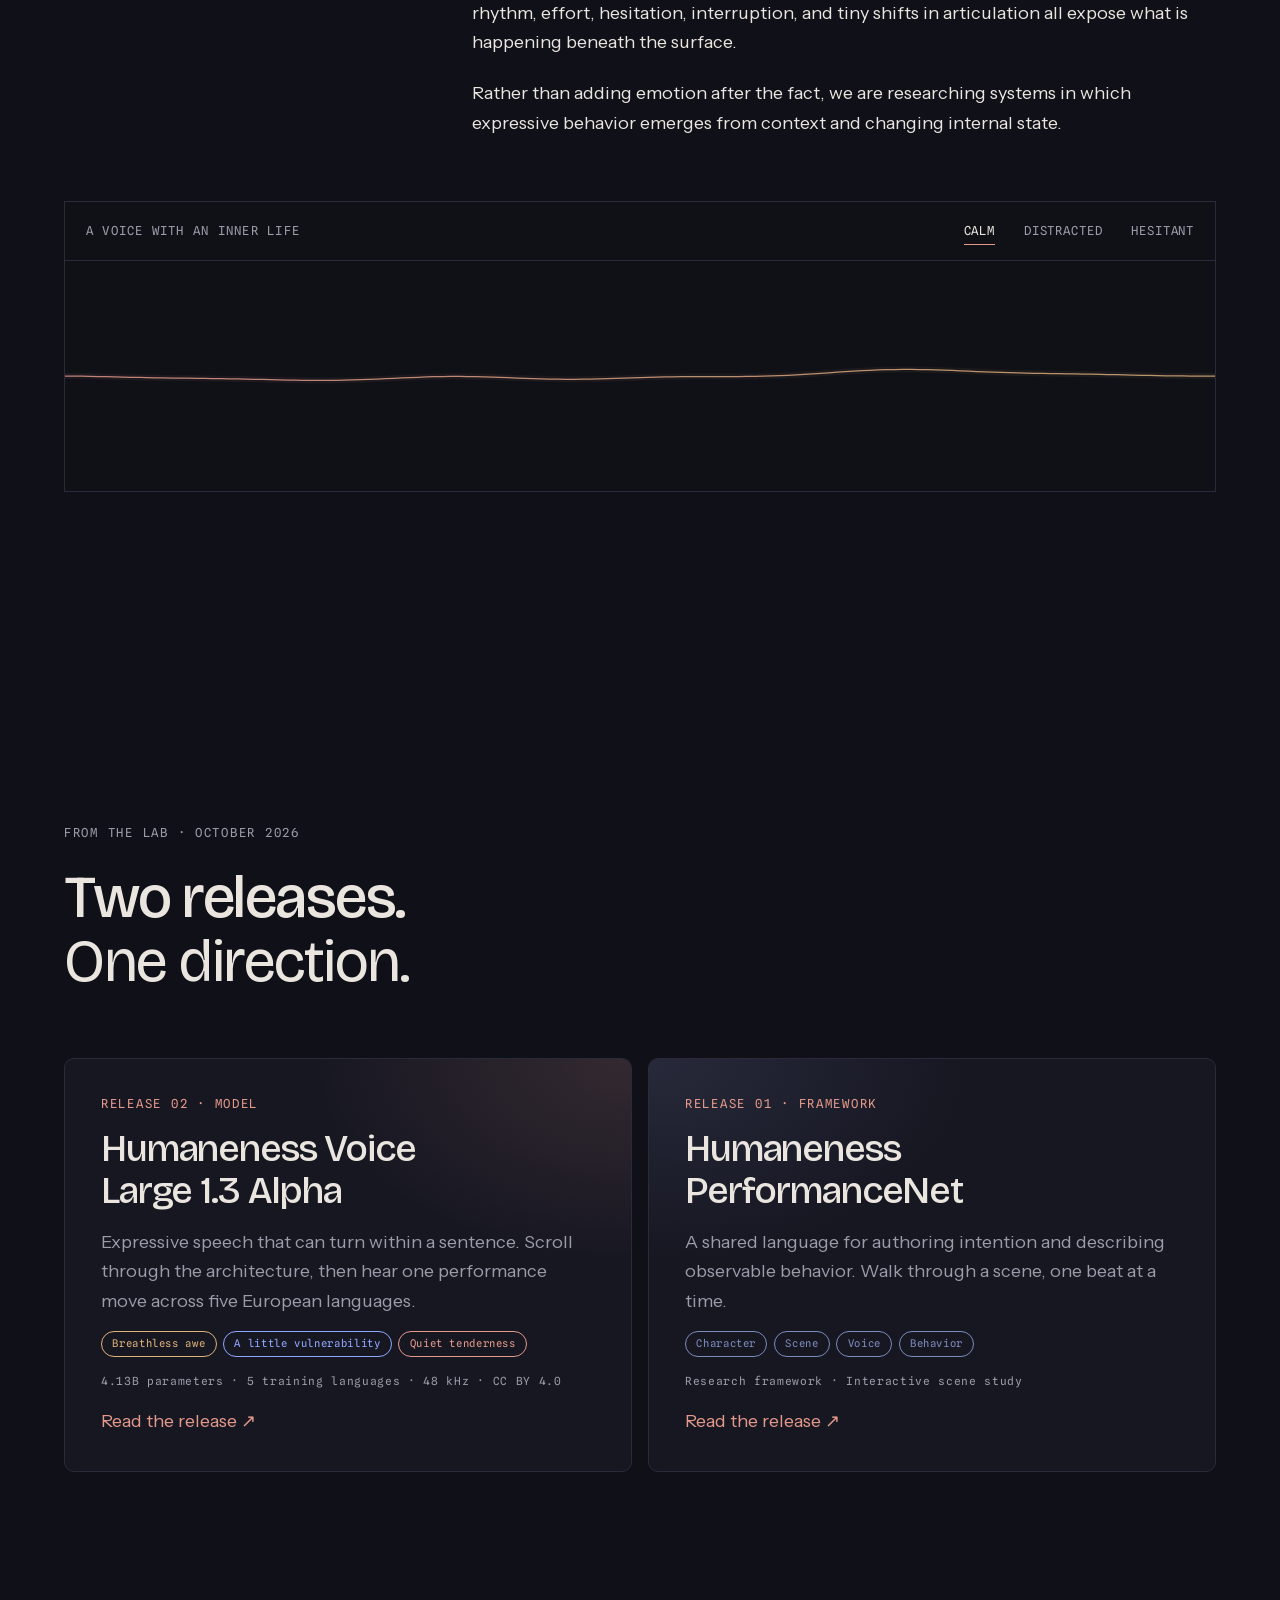
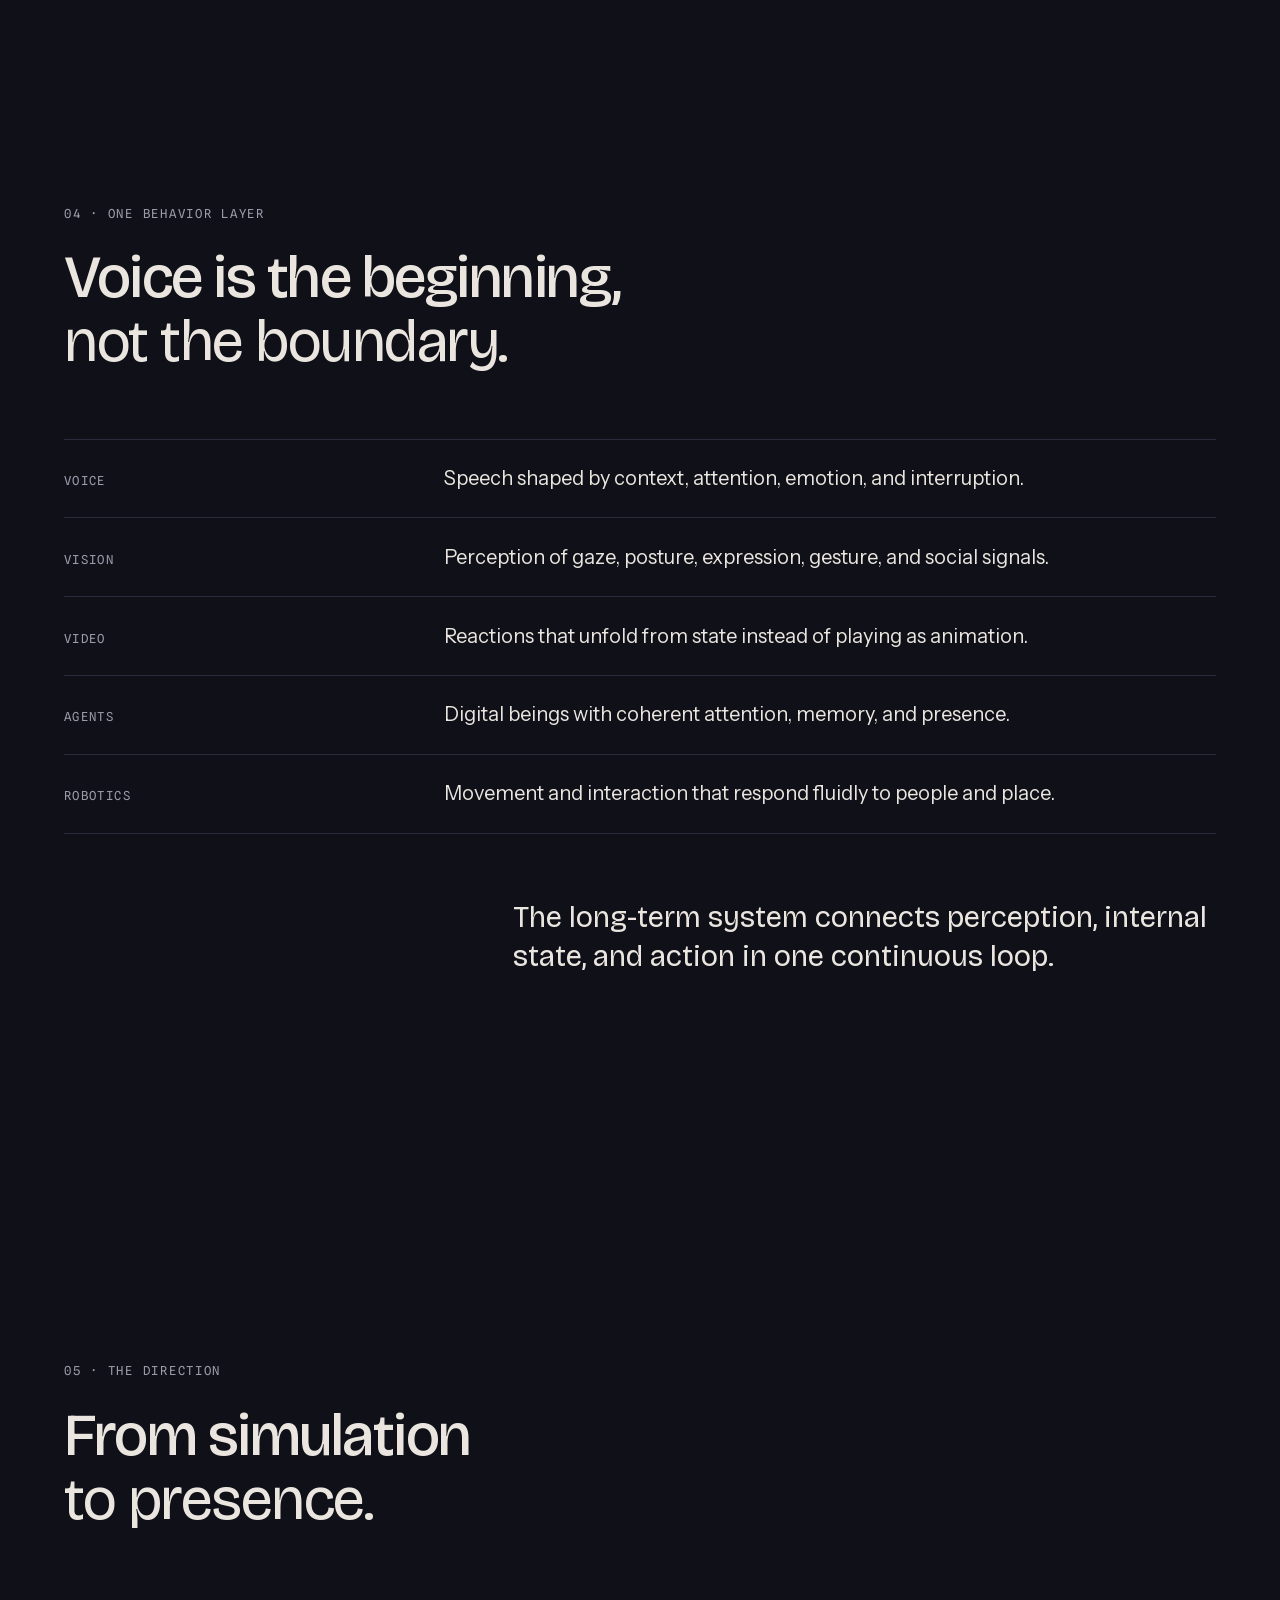
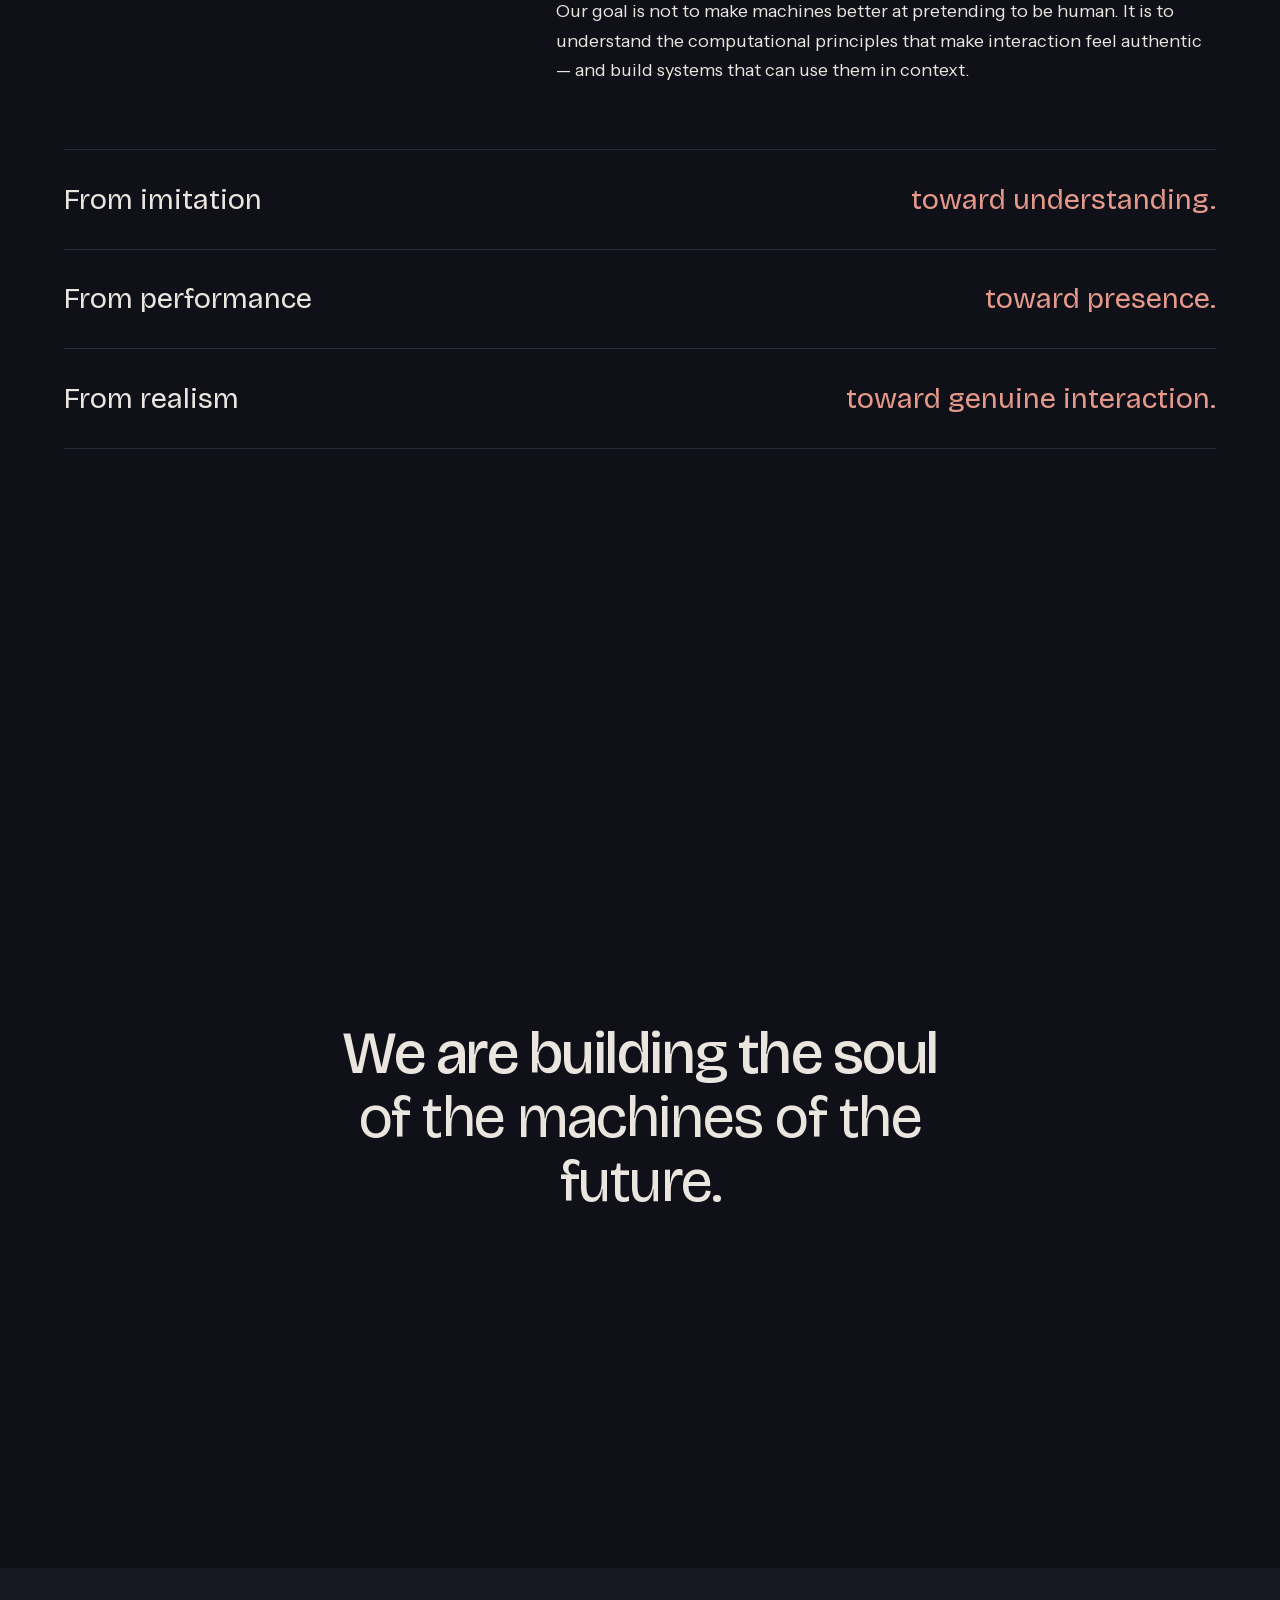
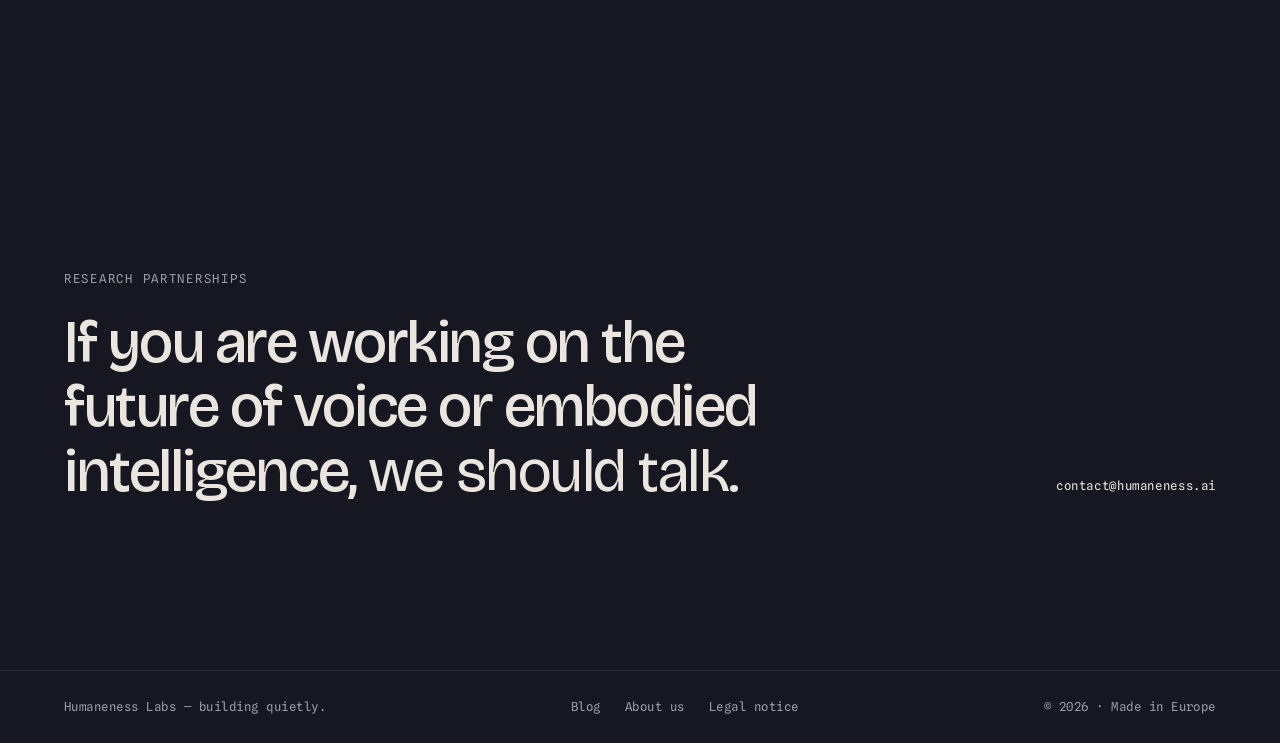
==== commit a5818c09: "Add Spanish voices and rebuild PerformanceNet as a scroll story Add the 1.3 SFT Spanish takes of the" ====
--- a/docs/index.html
+++ b/docs/index.html
@@ -20,7 +20,7 @@
     <link rel="preload" href="assets/fonts/instrument-sans-latin-variable.woff2" as="font" type="font/woff2" crossorigin>
     <link rel="stylesheet" href="assets/css/main.css?v=dd984d7c3e91">
     <link rel="stylesheet" href="assets/css/blog.css?v=650c3ab3480d">
-    <link rel="stylesheet" href="assets/css/voice-player.css?v=f1e40da4a3b9">
+    <link rel="stylesheet" href="assets/css/voice-player.css?v=4abcafb1af4b">
   </head>
   <body>
     <a class="skip-link" href="#main">Skip to content</a>
@@ -55,12 +55,13 @@
 </div><aside class="release-feature" aria-labelledby="release-title" data-no-line-color>
             <p class="eyebrow">New release · Voice research</p>
             <h2 id="release-title">Humaneness Voice<span>Large 1.3 Alpha</span></h2>
-            <p>One scene, four European languages. Switch mid-sentence — the feeling stays.</p>
+            <p>One scene, five European languages. Switch mid-sentence — the feeling stays.</p>
             <div class="vplayer vplayer--feature" data-voice-player data-clip="awe_tenderness_en_reference">
               <div class="vplayer__variants" role="group" aria-label="Language" data-enhanced hidden>
                 <button type="button" class="vplayer__variant" data-variant="awe_tenderness_en_reference" aria-pressed="true">English</button>
                 <button type="button" class="vplayer__variant" data-variant="awe_tenderness_de_reference" aria-pressed="false">Deutsch</button>
                 <button type="button" class="vplayer__variant" data-variant="awe_tenderness_fr_reference" aria-pressed="false">Français</button>
+                <button type="button" class="vplayer__variant" data-variant="awe_tenderness_es_reference" aria-pressed="false">Español</button>
                 <button type="button" class="vplayer__variant" data-variant="awe_tenderness_nl_prompt_only" aria-pressed="false">Nederlands</button>
               </div>
               <div class="vplayer__row" data-enhanced hidden>
@@ -138,7 +139,7 @@
             <a class="lab-card lab-card--voice" href="blog/humaneness-voice-large-1-3-alpha/" data-reveal>
               <span class="lab-card__kicker">Release 02 · Model</span>
               <span class="lab-card__title">Humaneness Voice Large 1.3 Alpha</span>
-              <span class="lab-card__text">Expressive speech that can turn within a sentence. Scroll through the architecture, then hear one performance move across four European languages.</span>
+              <span class="lab-card__text">Expressive speech that can turn within a sentence. Scroll through the architecture, then hear one performance move across five European languages.</span>
               <span class="lab-card__beats" aria-hidden="true"><i>Breathless awe</i><i>A little vulnerability</i><i>Quiet tenderness</i></span>
               <span class="lab-card__meta">4.13B parameters · 5 training languages · 48 kHz · CC BY 4.0</span>
               <span class="lab-card__link">Read the release ↗</span>
@@ -208,7 +209,7 @@
 
     <script src="assets/js/livingline.js?v=cc5af59ac3b2"></script>
     <script src="assets/js/main.js?v=37d2fe2a3040"></script>
-    <script src="assets/js/voice-clips.js?v=f5c6a09e41f8" defer></script>
-    <script src="assets/js/voice.js?v=94a1692ede0c" defer></script>
+    <script src="assets/js/voice-clips.js?v=97310dd57c16" defer></script>
+    <script src="assets/js/voice.js?v=0151911b3ee5" defer></script>
   </body>
 </html>
--- a/docs/assets/css/voice-player.css
+++ b/docs/assets/css/voice-player.css
@@ -114,7 +114,8 @@
 
 /* Homepage release card */
 .vplayer--feature { gap: .75rem; margin-top: 1.4rem; }
-.vplayer--feature .vplayer__variant { min-height: 36px; padding: .35rem .75rem; font-size: .74rem; }
+.vplayer--feature .vplayer__variants { gap: .3rem; }
+.vplayer--feature .vplayer__variant { min-height: 36px; padding: .35rem .55rem; font-size: .7rem; }
 .vplayer--feature .vplayer__wave { height: 50px; }
 .vplayer--feature .vplayer__caption { min-height: 4.35em; margin: 0; font-size: 1rem; }
 .release-feature { transition: border-color 600ms ease, box-shadow 900ms ease; }
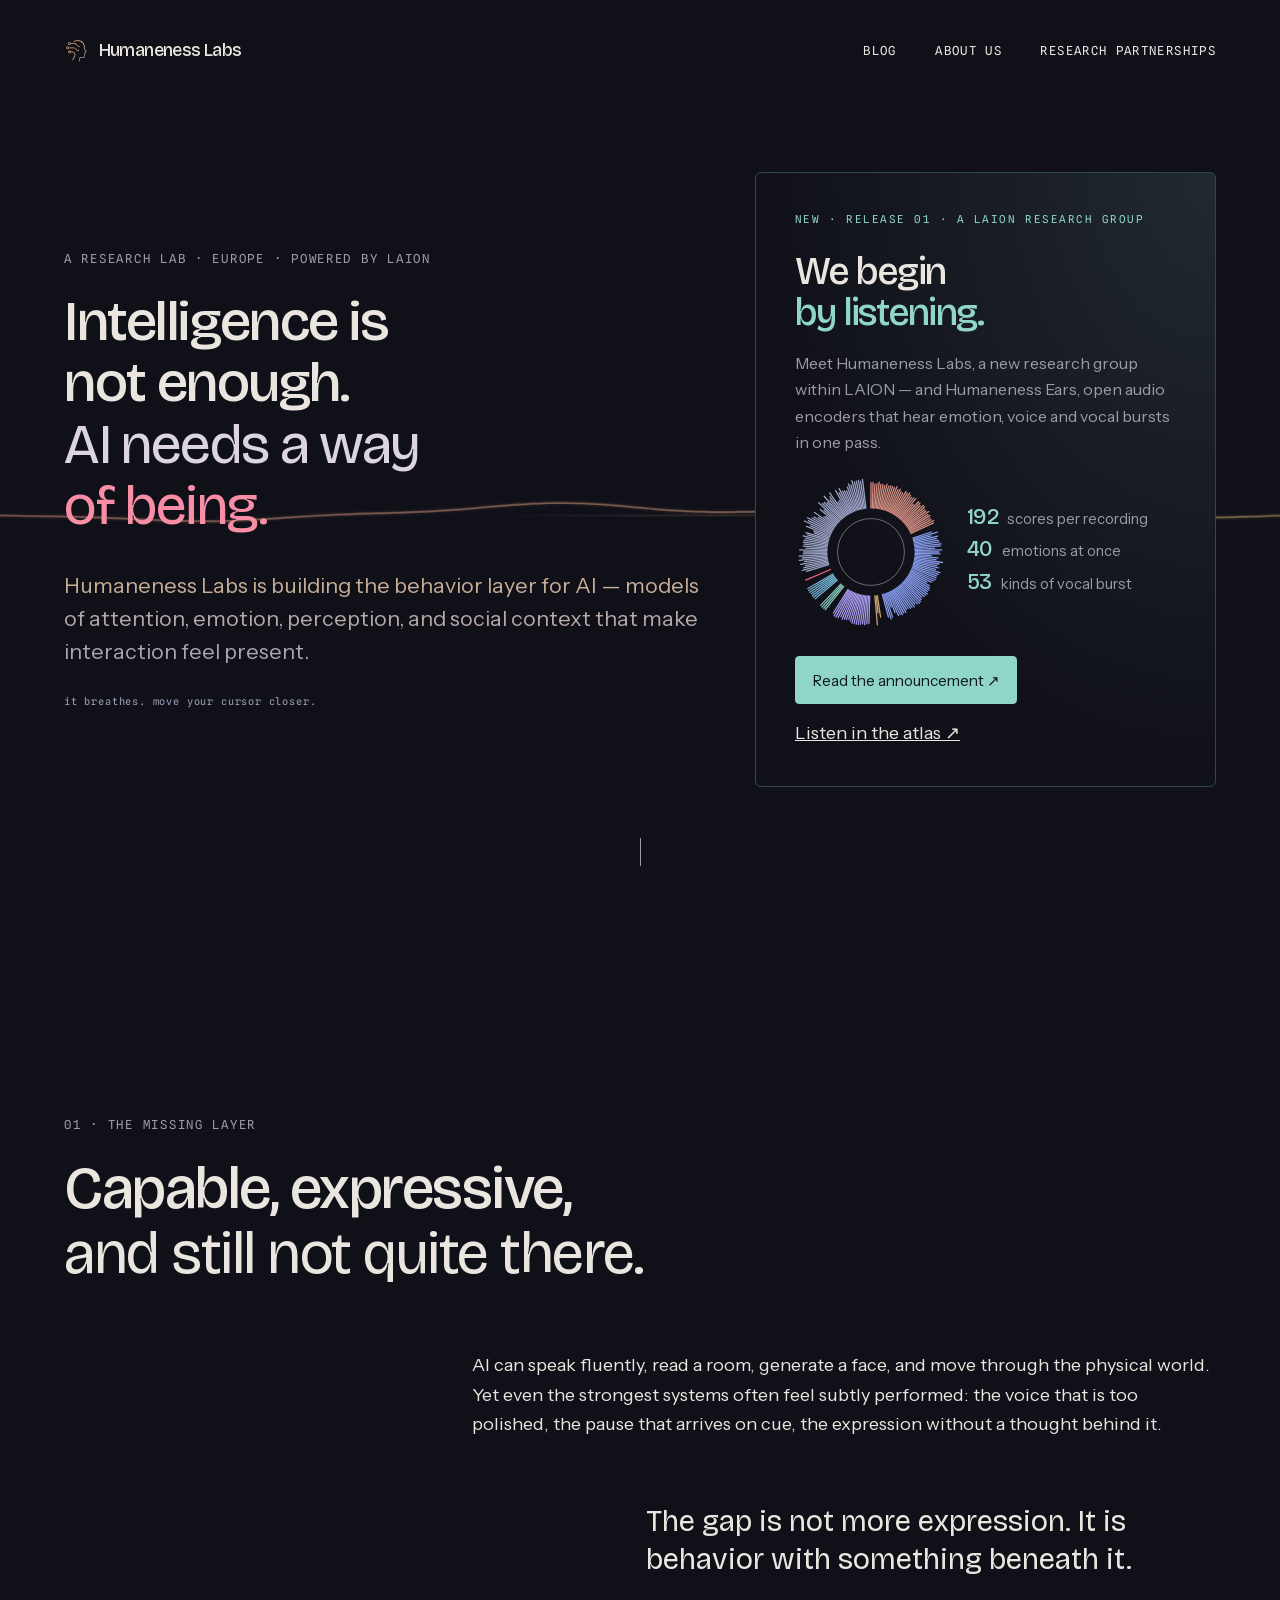
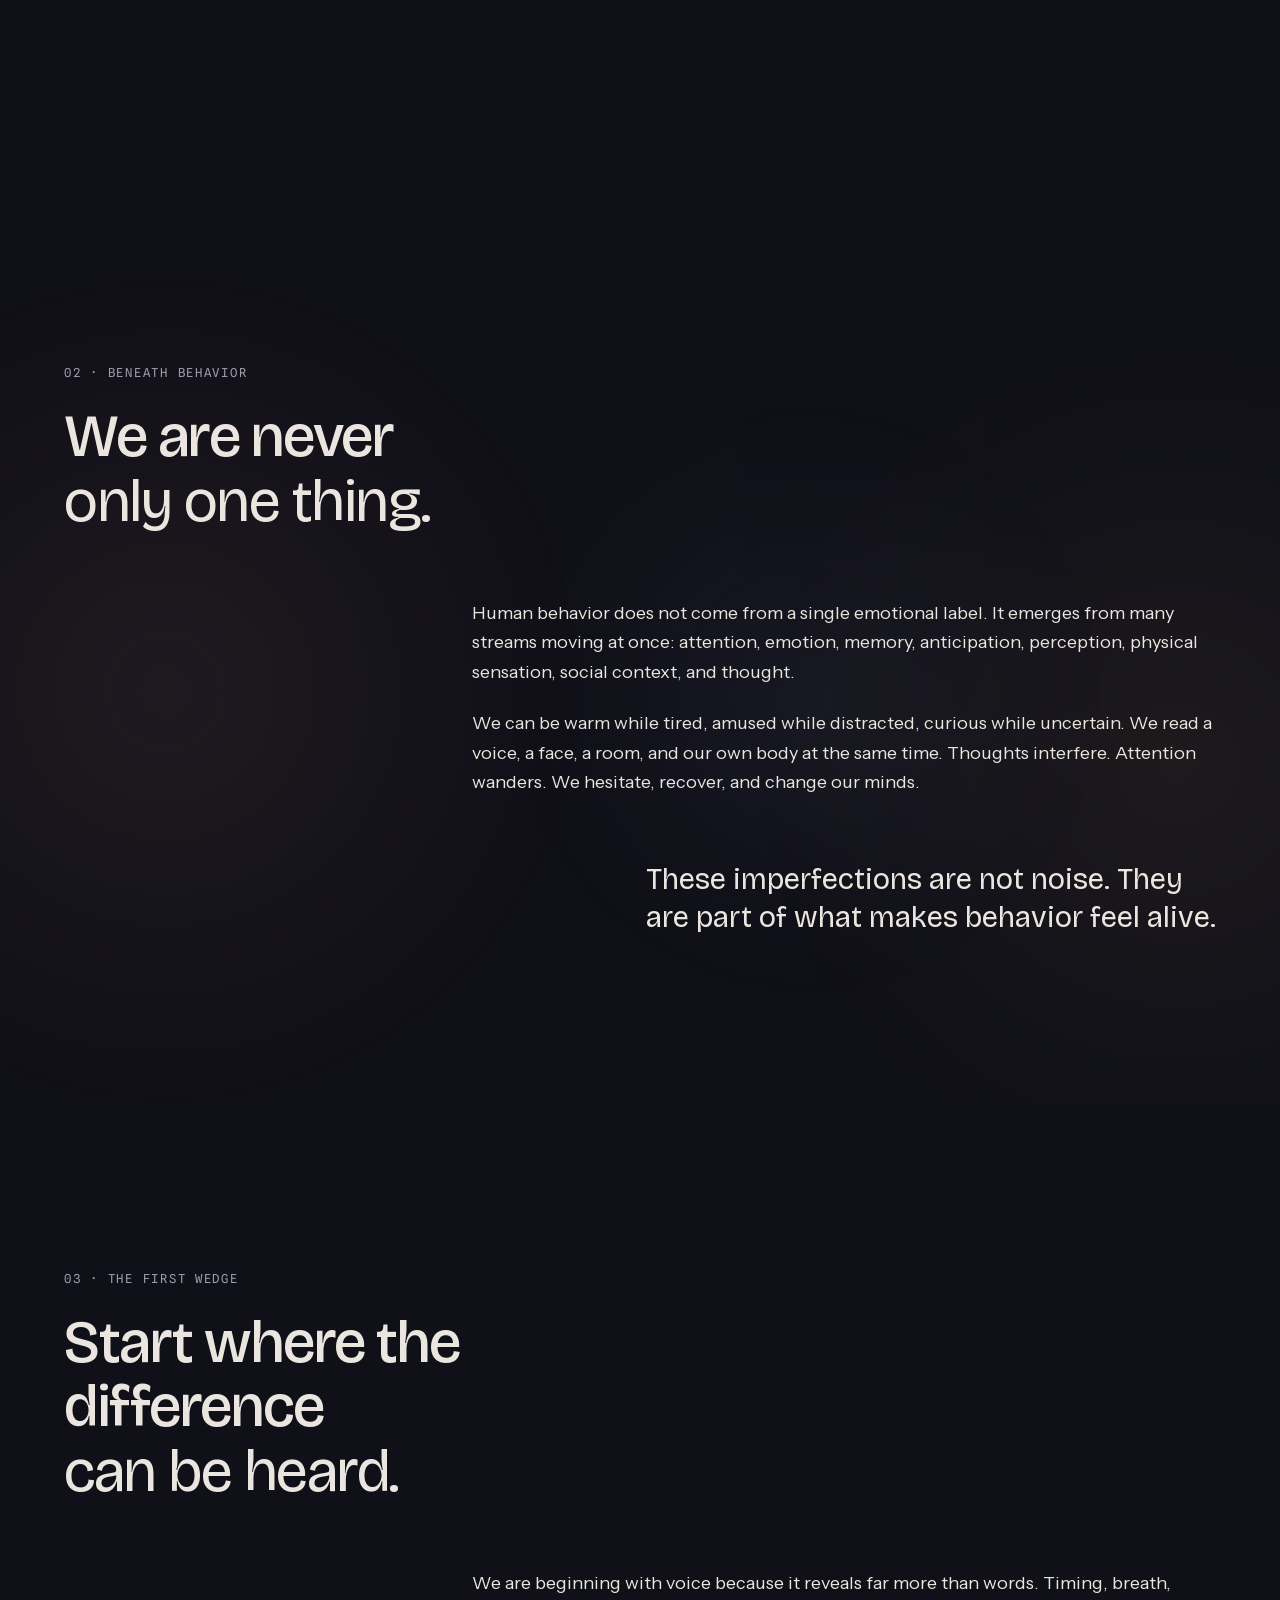
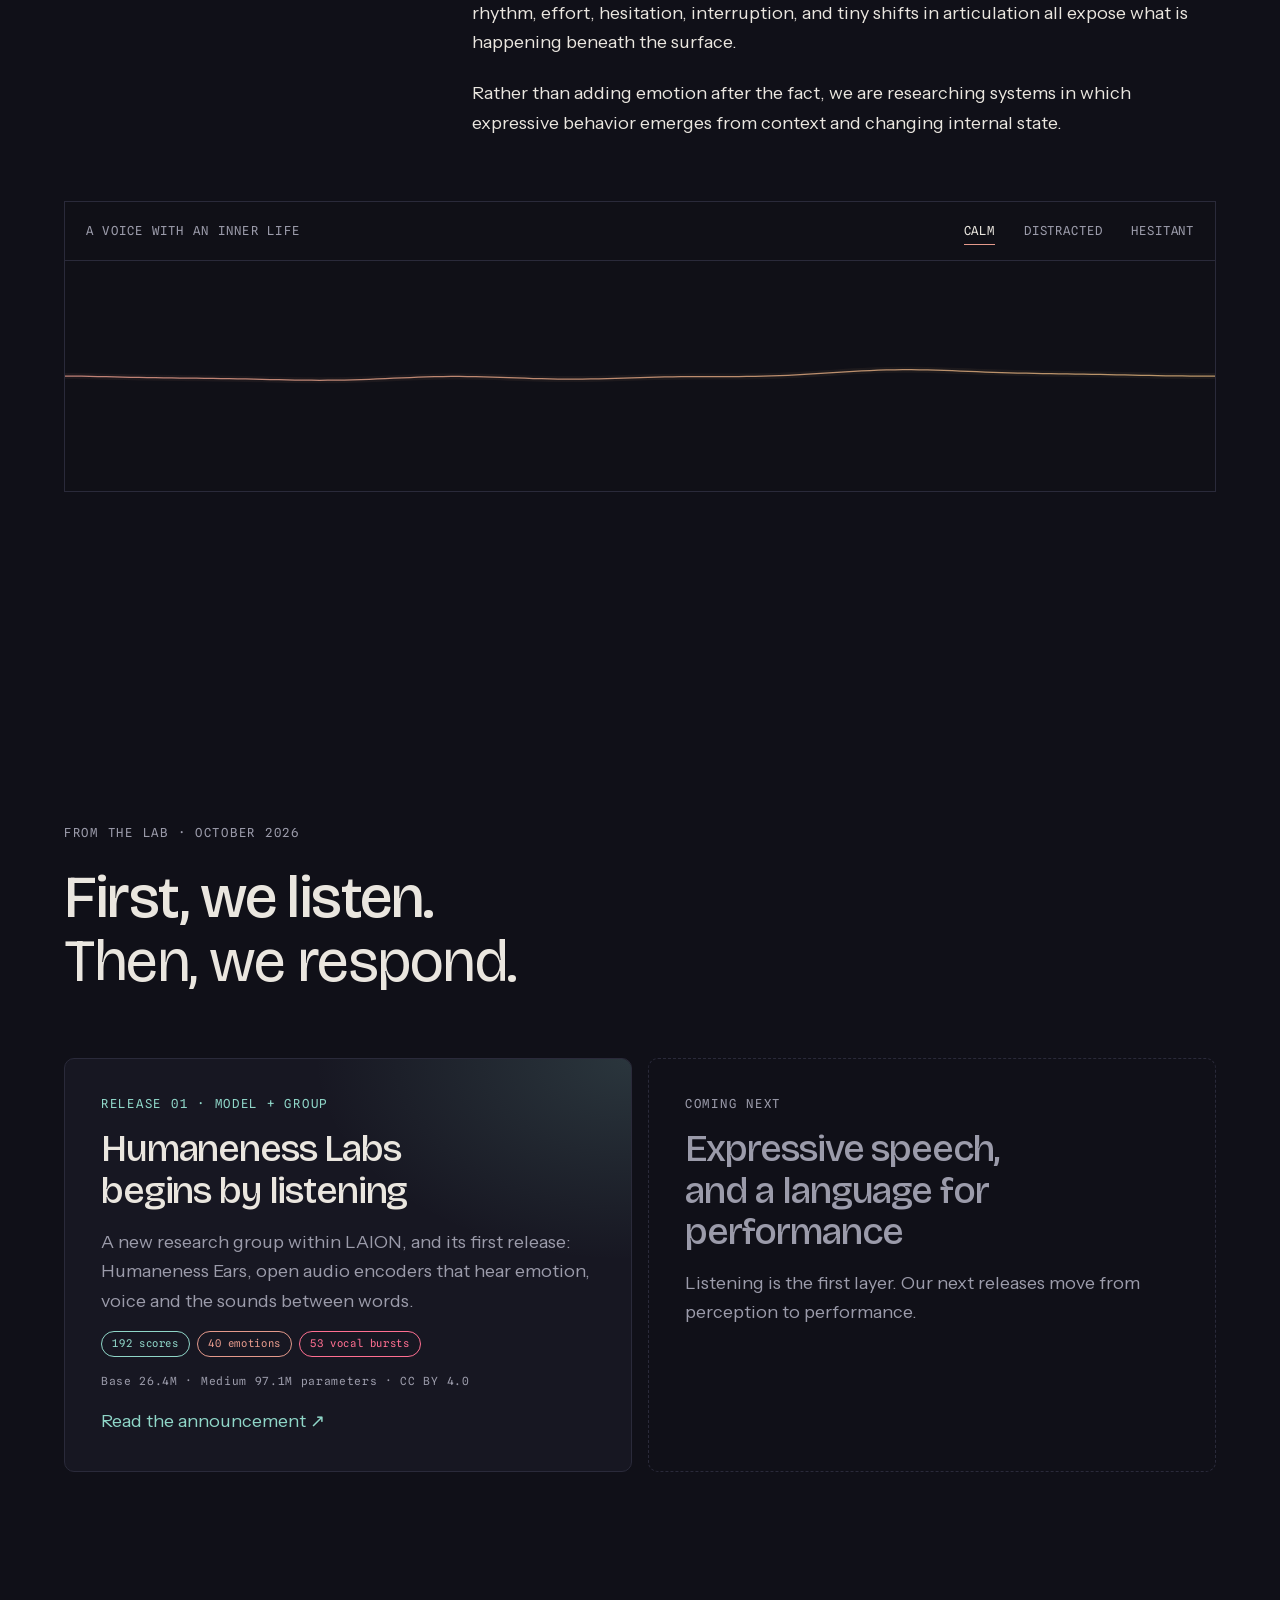
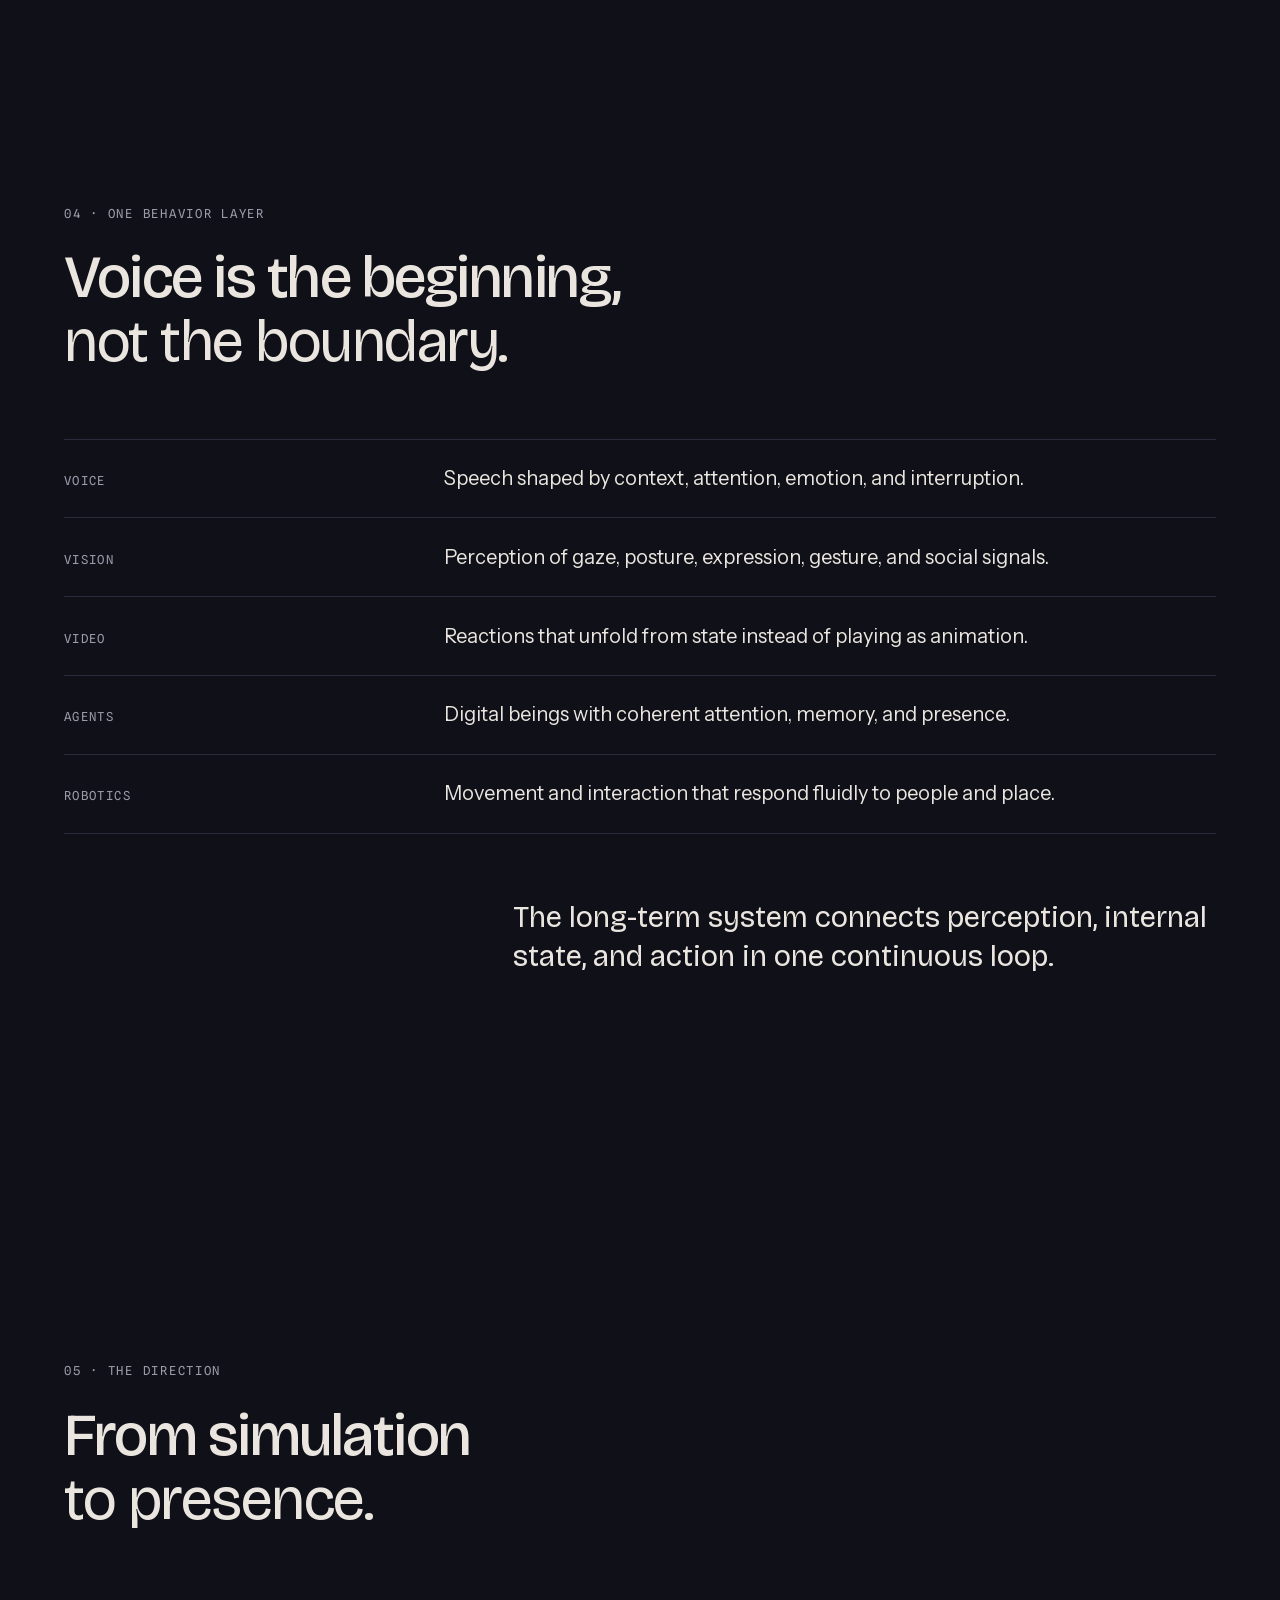
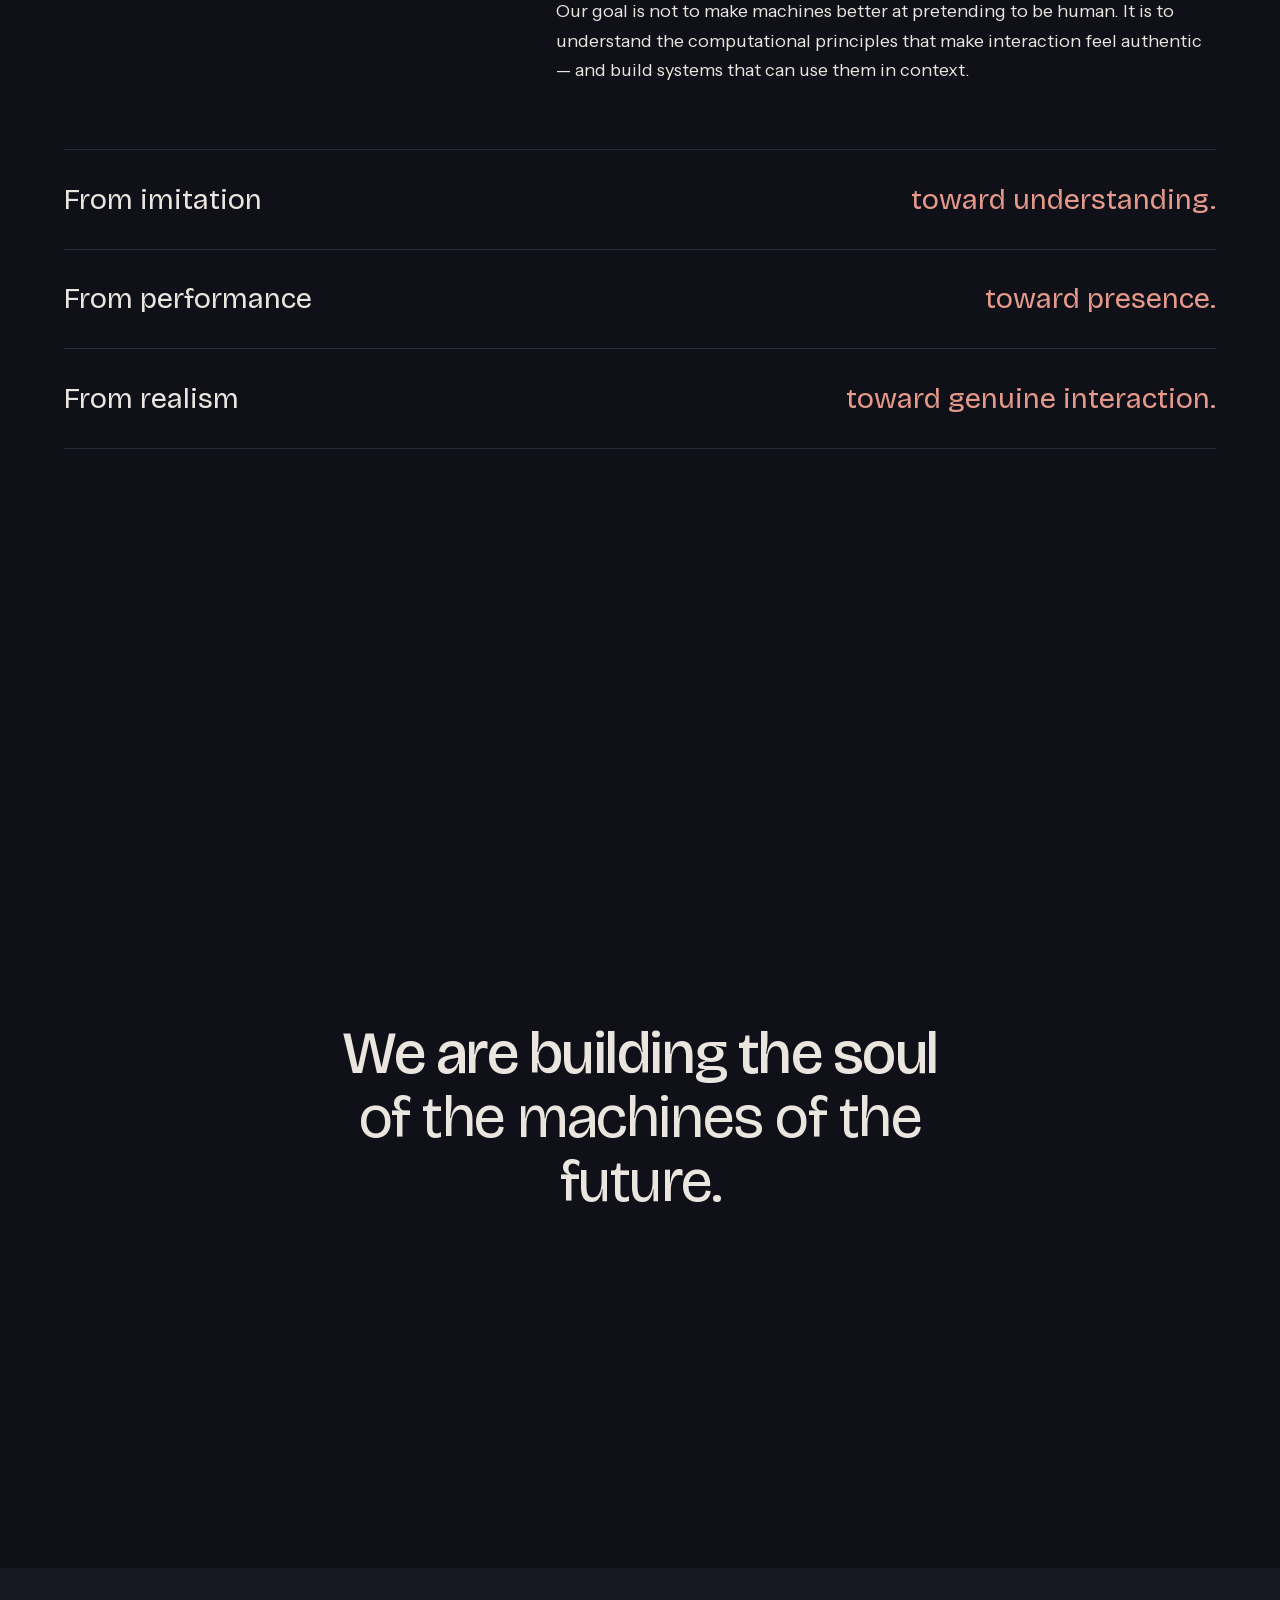
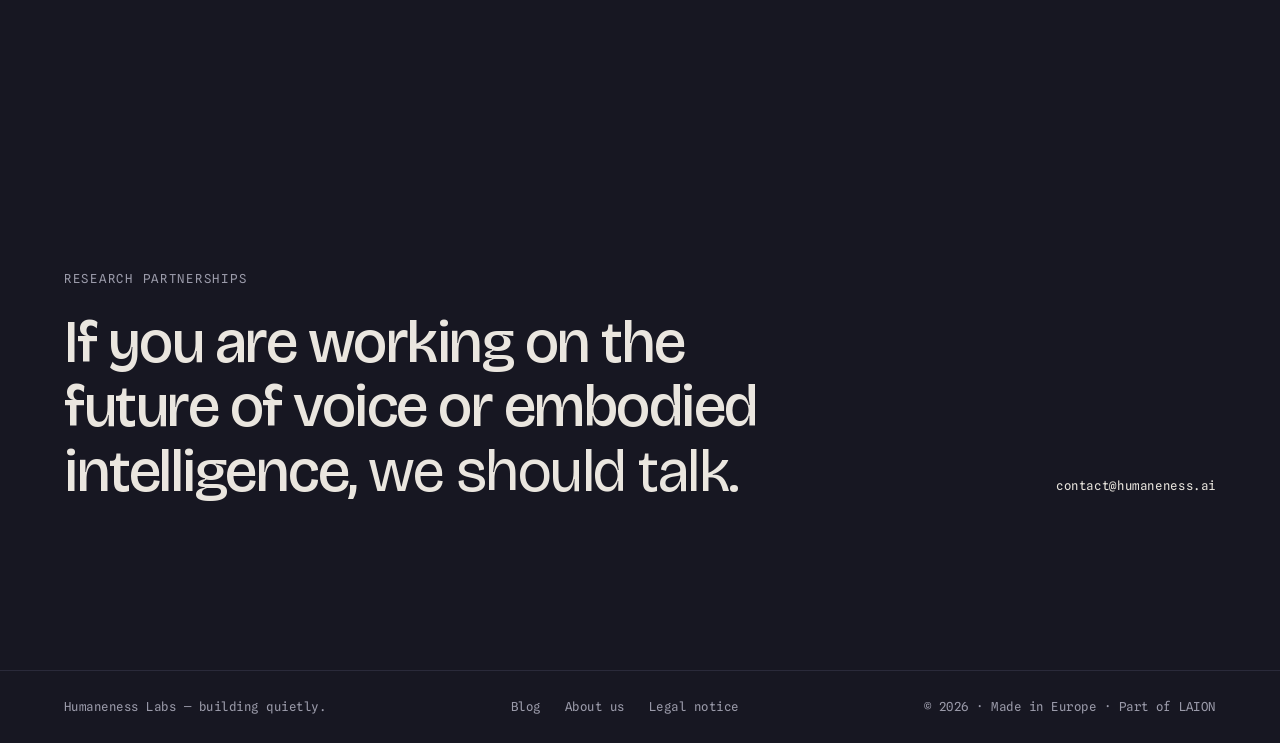
==== commit 3aef407a: "Announce Humaneness Labs with Humaneness Ears as Release 01 Add the first journal post: Humaneness L" ====
--- a/docs/index.html
+++ b/docs/index.html
@@ -18,9 +18,8 @@
     <link rel="icon" href="logo.svg" type="image/svg+xml">
     <link rel="preload" href="assets/fonts/bricolage-grotesque-latin-variable.woff2" as="font" type="font/woff2" crossorigin>
     <link rel="preload" href="assets/fonts/instrument-sans-latin-variable.woff2" as="font" type="font/woff2" crossorigin>
-    <link rel="stylesheet" href="assets/css/main.css?v=dd984d7c3e91">
-    <link rel="stylesheet" href="assets/css/blog.css?v=650c3ab3480d">
-    <link rel="stylesheet" href="assets/css/voice-player.css?v=4abcafb1af4b">
+    <link rel="stylesheet" href="assets/css/main.css?v=dda4b2245638">
+    <link rel="stylesheet" href="assets/css/blog.css?v=b44b9e291b29">
   </head>
   <body>
     <a class="skip-link" href="#main">Skip to content</a>
@@ -43,7 +42,7 @@
       <section class="hero shell" id="hero" aria-labelledby="hero-title">
         <div class="hero__content hero__content--release">
           <div class="hero__intro">
-          <p class="eyebrow">A research lab · Europe</p>
+          <p class="eyebrow">A research lab · Europe · <a class="eyebrow-link" href="https://laion.ai/">powered by LAION</a></p>
           <h1 id="hero-title" aria-label="Intelligence is not enough. AI needs a way of being.">
             <span data-hero-line>Intelligence is</span>
             <span data-hero-line>not enough.</span>
@@ -52,31 +51,19 @@
           </h1>
           <p class="hero__lede">Humaneness Labs is building the behavior layer for AI — models of attention, emotion, perception, and social context that make interaction feel present.</p>
           <p class="line-caption">it breathes. move your cursor closer.</p>
-</div><aside class="release-feature" aria-labelledby="release-title" data-no-line-color>
-            <p class="eyebrow">New release · Voice research</p>
-            <h2 id="release-title">Humaneness Voice<span>Large 1.3 Alpha</span></h2>
-            <p>One scene, five European languages. Switch mid-sentence — the feeling stays.</p>
-            <div class="vplayer vplayer--feature" data-voice-player data-clip="awe_tenderness_en_reference">
-              <div class="vplayer__variants" role="group" aria-label="Language" data-enhanced hidden>
-                <button type="button" class="vplayer__variant" data-variant="awe_tenderness_en_reference" aria-pressed="true">English</button>
-                <button type="button" class="vplayer__variant" data-variant="awe_tenderness_de_reference" aria-pressed="false">Deutsch</button>
-                <button type="button" class="vplayer__variant" data-variant="awe_tenderness_fr_reference" aria-pressed="false">Français</button>
-                <button type="button" class="vplayer__variant" data-variant="awe_tenderness_es_reference" aria-pressed="false">Español</button>
-                <button type="button" class="vplayer__variant" data-variant="awe_tenderness_nl_prompt_only" aria-pressed="false">Nederlands</button>
-              </div>
-              <div class="vplayer__row" data-enhanced hidden>
-                <button type="button" class="vplayer__toggle" data-toggle aria-pressed="false" aria-label="Play"><span class="vplayer__icon" aria-hidden="true"></span></button>
-                <div class="vplayer__wave" data-wave role="slider" tabindex="0" aria-label="Seek within Sunrise above the clouds" aria-valuemin="0" aria-valuemax="35" aria-valuenow="0"><canvas></canvas></div>
-                <span class="vplayer__time" data-time>0:35</span>
-              </div>
-              <p class="vplayer__caption" data-caption data-enhanced hidden></p>
-              <div class="vplayer__fallback" data-fallback>
-                <svg class="signal-wave" viewBox="0 0 448 80" aria-hidden="true" focusable="false" fill="currentColor"><rect x="0" y="32.3" width="3" height="15.5" rx="1.5"/><rect x="7" y="23.3" width="3" height="33.5" rx="1.5"/><rect x="14" y="28.0" width="3" height="24.0" rx="1.5"/><rect x="21" y="32.9" width="3" height="14.1" rx="1.5"/><rect x="28" y="33.6" width="3" height="12.7" rx="1.5"/><rect x="35" y="28.3" width="3" height="23.4" rx="1.5"/><rect x="42" y="31.8" width="3" height="16.4" rx="1.5"/><rect x="49" y="11.7" width="3" height="56.6" rx="1.5"/><rect x="56" y="18.8" width="3" height="42.3" rx="1.5"/><rect x="63" y="24.1" width="3" height="31.9" rx="1.5"/><rect x="70" y="13.7" width="3" height="52.6" rx="1.5"/><rect x="77" y="25.4" width="3" height="29.2" rx="1.5"/><rect x="84" y="21.9" width="3" height="36.3" rx="1.5"/><rect x="91" y="37.8" width="3" height="4.3" rx="1.5"/><rect x="98" y="8.1" width="3" height="63.7" rx="1.5"/><rect x="105" y="15.2" width="3" height="49.7" rx="1.5"/><rect x="112" y="20.7" width="3" height="38.7" rx="1.5"/><rect x="119" y="29.1" width="3" height="21.8" rx="1.5"/><rect x="126" y="11.9" width="3" height="56.2" rx="1.5"/><rect x="133" y="22.1" width="3" height="35.8" rx="1.5"/><rect x="140" y="18.8" width="3" height="42.3" rx="1.5"/><rect x="147" y="17.2" width="3" height="45.6" rx="1.5"/><rect x="154" y="16.0" width="3" height="48.0" rx="1.5"/><rect x="161" y="28.6" width="3" height="22.9" rx="1.5"/><rect x="168" y="37.8" width="3" height="4.3" rx="1.5"/><rect x="175" y="32.9" width="3" height="14.2" rx="1.5"/><rect x="182" y="18.7" width="3" height="42.6" rx="1.5"/><rect x="189" y="22.6" width="3" height="34.7" rx="1.5"/><rect x="196" y="21.1" width="3" height="37.8" rx="1.5"/><rect x="203" y="21.0" width="3" height="38.0" rx="1.5"/><rect x="210" y="27.9" width="3" height="24.1" rx="1.5"/><rect x="217" y="21.7" width="3" height="36.6" rx="1.5"/><rect x="224" y="21.1" width="3" height="37.7" rx="1.5"/><rect x="231" y="16.8" width="3" height="46.4" rx="1.5"/><rect x="238" y="11.7" width="3" height="56.5" rx="1.5"/><rect x="245" y="26.4" width="3" height="27.3" rx="1.5"/><rect x="252" y="13.1" width="3" height="53.8" rx="1.5"/><rect x="259" y="17.8" width="3" height="44.4" rx="1.5"/><rect x="266" y="37.8" width="3" height="4.3" rx="1.5"/><rect x="273" y="4.0" width="3" height="72.0" rx="1.5"/><rect x="280" y="25.5" width="3" height="28.9" rx="1.5"/><rect x="287" y="21.4" width="3" height="37.2" rx="1.5"/><rect x="294" y="25.3" width="3" height="29.4" rx="1.5"/><rect x="301" y="17.6" width="3" height="44.8" rx="1.5"/><rect x="308" y="19.8" width="3" height="40.5" rx="1.5"/><rect x="315" y="29.3" width="3" height="21.3" rx="1.5"/><rect x="322" y="22.1" width="3" height="35.7" rx="1.5"/><rect x="329" y="21.4" width="3" height="37.2" rx="1.5"/><rect x="336" y="37.8" width="3" height="4.5" rx="1.5"/><rect x="343" y="37.8" width="3" height="4.3" rx="1.5"/><rect x="350" y="10.6" width="3" height="58.8" rx="1.5"/><rect x="357" y="16.3" width="3" height="47.4" rx="1.5"/><rect x="364" y="22.6" width="3" height="34.7" rx="1.5"/><rect x="371" y="28.9" width="3" height="22.2" rx="1.5"/><rect x="378" y="28.2" width="3" height="23.5" rx="1.5"/><rect x="385" y="26.5" width="3" height="27.0" rx="1.5"/><rect x="392" y="30.7" width="3" height="18.5" rx="1.5"/><rect x="399" y="25.6" width="3" height="28.8" rx="1.5"/><rect x="406" y="9.4" width="3" height="61.1" rx="1.5"/><rect x="413" y="28.1" width="3" height="23.8" rx="1.5"/><rect x="420" y="23.0" width="3" height="34.0" rx="1.5"/><rect x="427" y="29.7" width="3" height="20.5" rx="1.5"/><rect x="434" y="33.0" width="3" height="14.0" rx="1.5"/><rect x="441" y="37.8" width="3" height="4.3" rx="1.5"/></svg>
-                <span class="audio-label" id="featured-audio-label">English · Sunrise above the clouds · ~35 sec</span>
-                <audio controls preload="none" aria-labelledby="featured-audio-label"><source src="assets/audio/voice-large-1-3-alpha/awe_tenderness_en_reference.mp3" type="audio/mpeg"></audio>
-              </div>
+</div><aside class="release-feature release-feature--ears" aria-labelledby="release-title" data-no-line-color>
+            <p class="eyebrow">New · Release 01 · A LAION research group</p>
+            <h2 id="release-title">We begin<span>by listening.</span></h2>
+            <p>Meet Humaneness Labs, a new research group within LAION — and Humaneness Ears, open audio encoders that hear emotion, voice and vocal bursts in one pass.</p>
+            <div class="feature-ears">
+              <svg class="feature-ring" viewBox="0 0 200 200" aria-hidden="true" focusable="false"><g class="feature-ring__ticks"><line x1="100.0" y1="42.0" x2="100.0" y2="8.9" stroke="#e4998b"/><line x1="101.7" y1="42.0" x2="102.7" y2="8.3" stroke="#e4998b"/><line x1="103.4" y1="42.1" x2="105.2" y2="10.7" stroke="#e4998b"/><line x1="105.1" y1="42.2" x2="107.9" y2="9.9" stroke="#e4998b"/><line x1="106.7" y1="42.4" x2="110.8" y2="8.0" stroke="#e4998b"/><line x1="108.4" y1="42.6" x2="113.0" y2="10.9" stroke="#e4998b"/><line x1="110.1" y1="42.9" x2="115.7" y2="11.1" stroke="#e4998b"/><line x1="111.7" y1="43.2" x2="118.0" y2="12.6" stroke="#e4998b"/><line x1="113.4" y1="43.6" x2="121.1" y2="10.8" stroke="#e4998b"/><line x1="115.0" y1="44.0" x2="123.3" y2="12.9" stroke="#e4998b"/><line x1="116.6" y1="44.4" x2="126.1" y2="12.9" stroke="#e4998b"/><line x1="118.2" y1="44.9" x2="128.6" y2="13.7" stroke="#e4998b"/><line x1="119.8" y1="45.5" x2="130.9" y2="15.2" stroke="#e4998b"/><line x1="121.4" y1="46.1" x2="134.2" y2="14.0" stroke="#e4998b"/><line x1="123.0" y1="46.7" x2="135.4" y2="18.0" stroke="#e4998b"/><line x1="124.5" y1="47.4" x2="138.6" y2="17.2" stroke="#e4998b"/><line x1="126.0" y1="48.2" x2="139.7" y2="20.9" stroke="#e4998b"/><line x1="127.5" y1="48.9" x2="141.7" y2="22.7" stroke="#e4998b"/><line x1="129.0" y1="49.8" x2="146.1" y2="20.2" stroke="#e4998b"/><line x1="130.4" y1="50.6" x2="147.8" y2="22.5" stroke="#e4998b"/><line x1="131.9" y1="51.5" x2="151.1" y2="22.3" stroke="#e4998b"/><line x1="133.3" y1="52.5" x2="152.1" y2="25.6" stroke="#e4998b"/><line x1="134.6" y1="53.5" x2="153.3" y2="28.4" stroke="#e4998b"/><line x1="136.0" y1="54.5" x2="156.4" y2="28.7" stroke="#e4998b"/><line x1="137.3" y1="55.6" x2="159.0" y2="29.7" stroke="#e4998b"/><line x1="138.6" y1="56.7" x2="155.6" y2="37.5" stroke="#e4998b"/><line x1="139.8" y1="57.8" x2="162.4" y2="33.8" stroke="#e4998b"/><line x1="141.0" y1="59.0" x2="164.5" y2="35.5" stroke="#e4998b"/><line x1="142.2" y1="60.2" x2="164.7" y2="38.9" stroke="#e4998b"/><line x1="143.3" y1="61.4" x2="168.9" y2="38.7" stroke="#e4998b"/><line x1="144.4" y1="62.7" x2="170.6" y2="40.8" stroke="#e4998b"/><line x1="145.5" y1="64.0" x2="170.4" y2="44.4" stroke="#e4998b"/><line x1="146.5" y1="65.4" x2="172.2" y2="46.2" stroke="#e4998b"/><line x1="147.5" y1="66.7" x2="175.9" y2="46.8" stroke="#e4998b"/><line x1="148.5" y1="68.1" x2="174.9" y2="50.8" stroke="#e4998b"/><line x1="149.4" y1="69.6" x2="177.5" y2="52.2" stroke="#e4998b"/><line x1="150.2" y1="71.0" x2="177.6" y2="55.2" stroke="#e4998b"/><line x1="151.1" y1="72.5" x2="179.0" y2="57.4" stroke="#e4998b"/><line x1="151.8" y1="74.0" x2="182.5" y2="58.6" stroke="#e4998b"/><line x1="152.6" y1="75.5" x2="182.1" y2="61.7" stroke="#e4998b"/><line x1="155.1" y1="81.8" x2="179.2" y2="73.7" stroke="#91a8ff"/><line x1="155.6" y1="83.4" x2="187.3" y2="73.8" stroke="#91a8ff"/><line x1="156.0" y1="85.0" x2="179.1" y2="78.8" stroke="#91a8ff"/><line x1="156.4" y1="86.6" x2="187.6" y2="79.2" stroke="#91a8ff"/><line x1="156.8" y1="88.3" x2="186.1" y2="82.2" stroke="#91a8ff"/><line x1="157.1" y1="89.9" x2="188.5" y2="84.4" stroke="#91a8ff"/><line x1="157.4" y1="91.6" x2="189.9" y2="86.8" stroke="#91a8ff"/><line x1="157.6" y1="93.3" x2="192.3" y2="89.2" stroke="#91a8ff"/><line x1="157.8" y1="94.9" x2="191.3" y2="92.0" stroke="#91a8ff"/><line x1="157.9" y1="96.6" x2="183.7" y2="95.1" stroke="#91a8ff"/><line x1="158.0" y1="98.3" x2="193.0" y2="97.3" stroke="#91a8ff"/><line x1="158.0" y1="100.0" x2="189.5" y2="100.0" stroke="#91a8ff"/><line x1="158.0" y1="101.7" x2="190.6" y2="102.6" stroke="#91a8ff"/><line x1="157.9" y1="103.4" x2="179.2" y2="104.6" stroke="#91a8ff"/><line x1="157.8" y1="105.1" x2="188.3" y2="107.7" stroke="#91a8ff"/><line x1="157.6" y1="106.7" x2="185.6" y2="110.0" stroke="#91a8ff"/><line x1="157.4" y1="108.4" x2="194.0" y2="113.8" stroke="#91a8ff"/><line x1="157.1" y1="110.1" x2="189.4" y2="115.8" stroke="#91a8ff"/><line x1="156.8" y1="111.7" x2="186.2" y2="117.8" stroke="#91a8ff"/><line x1="156.4" y1="113.4" x2="188.6" y2="121.0" stroke="#91a8ff"/><line x1="156.0" y1="115.0" x2="184.9" y2="122.8" stroke="#91a8ff"/><line x1="155.6" y1="116.6" x2="190.7" y2="127.1" stroke="#91a8ff"/><line x1="155.1" y1="118.2" x2="188.7" y2="129.4" stroke="#91a8ff"/><line x1="154.5" y1="119.8" x2="186.0" y2="131.3" stroke="#91a8ff"/><line x1="153.9" y1="121.4" x2="185.7" y2="134.1" stroke="#91a8ff"/><line x1="153.3" y1="123.0" x2="184.5" y2="136.5" stroke="#91a8ff"/><line x1="152.6" y1="124.5" x2="182.0" y2="138.2" stroke="#91a8ff"/><line x1="151.8" y1="126.0" x2="179.1" y2="139.7" stroke="#91a8ff"/><line x1="151.1" y1="127.5" x2="173.4" y2="139.6" stroke="#91a8ff"/><line x1="150.2" y1="129.0" x2="176.9" y2="144.4" stroke="#91a8ff"/><line x1="149.4" y1="130.4" x2="177.0" y2="147.5" stroke="#91a8ff"/><line x1="148.5" y1="131.9" x2="176.1" y2="150.1" stroke="#91a8ff"/><line x1="147.5" y1="133.3" x2="174.0" y2="151.8" stroke="#91a8ff"/><line x1="146.5" y1="134.6" x2="174.3" y2="155.3" stroke="#91a8ff"/><line x1="145.5" y1="136.0" x2="171.7" y2="156.7" stroke="#91a8ff"/><line x1="144.4" y1="137.3" x2="169.9" y2="158.7" stroke="#91a8ff"/><line x1="143.3" y1="138.6" x2="166.5" y2="159.2" stroke="#91a8ff"/><line x1="142.2" y1="139.8" x2="166.1" y2="162.4" stroke="#91a8ff"/><line x1="141.0" y1="141.0" x2="165.1" y2="165.1" stroke="#91a8ff"/><line x1="139.8" y1="142.2" x2="163.8" y2="167.6" stroke="#91a8ff"/><line x1="138.6" y1="143.3" x2="160.7" y2="168.2" stroke="#91a8ff"/><line x1="137.3" y1="144.4" x2="157.5" y2="168.6" stroke="#91a8ff"/><line x1="136.0" y1="145.5" x2="157.1" y2="172.2" stroke="#91a8ff"/><line x1="134.6" y1="146.5" x2="154.0" y2="172.6" stroke="#91a8ff"/><line x1="133.3" y1="147.5" x2="151.8" y2="174.0" stroke="#91a8ff"/><line x1="131.9" y1="148.5" x2="148.8" y2="174.2" stroke="#91a8ff"/><line x1="130.4" y1="149.4" x2="146.7" y2="175.8" stroke="#91a8ff"/><line x1="129.0" y1="150.2" x2="145.9" y2="179.5" stroke="#91a8ff"/><line x1="127.5" y1="151.1" x2="143.0" y2="179.8" stroke="#91a8ff"/><line x1="126.0" y1="151.8" x2="141.4" y2="182.4" stroke="#91a8ff"/><line x1="124.5" y1="152.6" x2="138.4" y2="182.3" stroke="#91a8ff"/><line x1="123.0" y1="153.3" x2="136.1" y2="183.7" stroke="#91a8ff"/><line x1="121.4" y1="153.9" x2="131.6" y2="179.6" stroke="#91a8ff"/><line x1="119.8" y1="154.5" x2="126.4" y2="172.4" stroke="#91a8ff"/><line x1="118.2" y1="155.1" x2="128.4" y2="185.7" stroke="#91a8ff"/><line x1="116.6" y1="155.6" x2="126.4" y2="188.2" stroke="#91a8ff"/><line x1="115.0" y1="156.0" x2="122.9" y2="185.5" stroke="#91a8ff"/><line x1="108.4" y1="157.4" x2="112.6" y2="185.7" stroke="#ddb27a"/><line x1="106.7" y1="157.6" x2="109.3" y2="179.7" stroke="#ddb27a"/><line x1="105.1" y1="157.8" x2="108.4" y2="195.7" stroke="#ddb27a"/><line x1="98.3" y1="158.0" x2="97.3" y2="193.8" stroke="#b4a6ff"/><line x1="96.6" y1="157.9" x2="94.5" y2="194.6" stroke="#b4a6ff"/><line x1="94.9" y1="157.8" x2="91.6" y2="195.5" stroke="#b4a6ff"/><line x1="93.3" y1="157.6" x2="88.9" y2="194.6" stroke="#b4a6ff"/><line x1="91.6" y1="157.4" x2="86.1" y2="194.9" stroke="#b4a6ff"/><line x1="89.9" y1="157.1" x2="83.2" y2="195.1" stroke="#b4a6ff"/><line x1="88.3" y1="156.8" x2="80.4" y2="194.8" stroke="#b4a6ff"/><line x1="86.6" y1="156.4" x2="77.7" y2="194.0" stroke="#b4a6ff"/><line x1="85.0" y1="156.0" x2="74.9" y2="193.5" stroke="#b4a6ff"/><line x1="83.4" y1="155.6" x2="72.8" y2="190.9" stroke="#b4a6ff"/><line x1="81.8" y1="155.1" x2="70.7" y2="188.4" stroke="#b4a6ff"/><line x1="80.2" y1="154.5" x2="67.6" y2="188.9" stroke="#b4a6ff"/><line x1="78.6" y1="153.9" x2="65.0" y2="188.2" stroke="#b4a6ff"/><line x1="77.0" y1="153.3" x2="61.9" y2="188.4" stroke="#b4a6ff"/><line x1="75.5" y1="152.6" x2="60.3" y2="185.1" stroke="#b4a6ff"/><line x1="74.0" y1="151.8" x2="56.6" y2="186.5" stroke="#b4a6ff"/><line x1="72.5" y1="151.1" x2="54.0" y2="185.3" stroke="#b4a6ff"/><line x1="71.0" y1="150.2" x2="51.5" y2="184.1" stroke="#b4a6ff"/><line x1="69.6" y1="149.4" x2="50.5" y2="180.3" stroke="#b4a6ff"/><line x1="64.0" y1="145.5" x2="39.9" y2="175.9" stroke="#8fd6c8"/><line x1="62.7" y1="144.4" x2="37.9" y2="174.0" stroke="#8fd6c8"/><line x1="61.4" y1="143.3" x2="35.5" y2="172.5" stroke="#8fd6c8"/><line x1="60.2" y1="142.2" x2="33.8" y2="170.2" stroke="#8fd6c8"/><line x1="55.6" y1="137.3" x2="26.7" y2="161.5" stroke="#7fc4e8"/><line x1="54.5" y1="136.0" x2="24.6" y2="159.6" stroke="#7fc4e8"/><line x1="53.5" y1="134.6" x2="22.8" y2="157.5" stroke="#7fc4e8"/><line x1="52.5" y1="133.3" x2="21.6" y2="154.9" stroke="#7fc4e8"/><line x1="51.5" y1="131.9" x2="19.6" y2="152.9" stroke="#7fc4e8"/><line x1="50.6" y1="130.4" x2="18.0" y2="150.6" stroke="#7fc4e8"/><line x1="49.8" y1="129.0" x2="16.9" y2="148.0" stroke="#7fc4e8"/><line x1="46.7" y1="123.0" x2="14.1" y2="137.0" stroke="#ff6f91"/><line x1="44.4" y1="116.6" x2="15.1" y2="125.4" stroke="#a9b2d6"/><line x1="44.0" y1="115.0" x2="9.6" y2="124.2" stroke="#a9b2d6"/><line x1="43.6" y1="113.4" x2="11.5" y2="121.0" stroke="#a9b2d6"/><line x1="43.2" y1="111.7" x2="13.6" y2="117.8" stroke="#a9b2d6"/><line x1="42.9" y1="110.1" x2="7.6" y2="116.3" stroke="#a9b2d6"/><line x1="42.6" y1="108.4" x2="12.6" y2="112.8" stroke="#a9b2d6"/><line x1="42.4" y1="106.7" x2="5.7" y2="111.0" stroke="#a9b2d6"/><line x1="42.2" y1="105.1" x2="9.8" y2="107.9" stroke="#a9b2d6"/><line x1="42.1" y1="103.4" x2="5.4" y2="105.5" stroke="#a9b2d6"/><line x1="42.0" y1="101.7" x2="11.0" y2="102.6" stroke="#a9b2d6"/><line x1="42.0" y1="100.0" x2="11.3" y2="100.0" stroke="#a9b2d6"/><line x1="42.0" y1="98.3" x2="6.2" y2="97.3" stroke="#a9b2d6"/><line x1="42.1" y1="96.6" x2="14.5" y2="95.0" stroke="#a9b2d6"/><line x1="42.2" y1="94.9" x2="10.7" y2="92.2" stroke="#a9b2d6"/><line x1="42.4" y1="93.3" x2="12.2" y2="89.7" stroke="#a9b2d6"/><line x1="42.6" y1="91.6" x2="10.9" y2="86.9" stroke="#a9b2d6"/><line x1="42.9" y1="89.9" x2="11.8" y2="84.4" stroke="#a9b2d6"/><line x1="43.2" y1="88.3" x2="14.0" y2="82.2" stroke="#a9b2d6"/><line x1="43.6" y1="86.6" x2="10.6" y2="78.8" stroke="#a9b2d6"/><line x1="44.0" y1="85.0" x2="16.4" y2="77.6" stroke="#a9b2d6"/><line x1="44.4" y1="83.4" x2="14.4" y2="74.4" stroke="#a9b2d6"/><line x1="44.9" y1="81.8" x2="25.3" y2="75.2" stroke="#a9b2d6"/><line x1="45.5" y1="80.2" x2="24.6" y2="72.6" stroke="#a9b2d6"/><line x1="46.1" y1="78.6" x2="15.2" y2="66.3" stroke="#a9b2d6"/><line x1="46.7" y1="77.0" x2="20.3" y2="65.6" stroke="#a9b2d6"/><line x1="47.4" y1="75.5" x2="12.4" y2="59.2" stroke="#a9b2d6"/><line x1="48.2" y1="74.0" x2="17.7" y2="58.7" stroke="#a9b2d6"/><line x1="48.9" y1="72.5" x2="16.5" y2="55.0" stroke="#a9b2d6"/><line x1="49.8" y1="71.0" x2="22.4" y2="55.2" stroke="#a9b2d6"/><line x1="50.6" y1="69.6" x2="25.3" y2="53.9" stroke="#a9b2d6"/><line x1="51.5" y1="68.1" x2="31.0" y2="54.6" stroke="#a9b2d6"/><line x1="52.5" y1="66.7" x2="25.7" y2="48.0" stroke="#a9b2d6"/><line x1="53.5" y1="65.4" x2="37.8" y2="53.7" stroke="#a9b2d6"/><line x1="54.5" y1="64.0" x2="40.8" y2="53.2" stroke="#a9b2d6"/><line x1="55.6" y1="62.7" x2="33.2" y2="44.0" stroke="#a9b2d6"/><line x1="56.7" y1="61.4" x2="38.3" y2="45.1" stroke="#a9b2d6"/><line x1="57.8" y1="60.2" x2="31.2" y2="35.1" stroke="#a9b2d6"/><line x1="59.0" y1="59.0" x2="36.2" y2="36.2" stroke="#a9b2d6"/><line x1="60.2" y1="57.8" x2="38.6" y2="34.9" stroke="#a9b2d6"/><line x1="61.4" y1="56.7" x2="42.3" y2="35.2" stroke="#a9b2d6"/><line x1="62.7" y1="55.6" x2="38.4" y2="26.6" stroke="#a9b2d6"/><line x1="64.0" y1="54.5" x2="45.9" y2="31.5" stroke="#a9b2d6"/><line x1="65.4" y1="53.5" x2="45.8" y2="27.2" stroke="#a9b2d6"/><line x1="66.7" y1="52.5" x2="45.6" y2="22.3" stroke="#a9b2d6"/><line x1="68.1" y1="51.5" x2="56.8" y2="34.4" stroke="#a9b2d6"/><line x1="69.6" y1="50.6" x2="58.2" y2="32.2" stroke="#a9b2d6"/><line x1="71.0" y1="49.8" x2="53.4" y2="19.2" stroke="#a9b2d6"/><line x1="72.5" y1="48.9" x2="58.0" y2="22.1" stroke="#a9b2d6"/><line x1="74.0" y1="48.2" x2="58.1" y2="16.6" stroke="#a9b2d6"/><line x1="75.5" y1="47.4" x2="62.7" y2="19.9" stroke="#a9b2d6"/><line x1="77.0" y1="46.7" x2="65.2" y2="19.4" stroke="#a9b2d6"/><line x1="78.6" y1="46.1" x2="68.1" y2="19.6" stroke="#a9b2d6"/><line x1="80.2" y1="45.5" x2="69.0" y2="14.7" stroke="#a9b2d6"/><line x1="81.8" y1="44.9" x2="70.3" y2="10.4" stroke="#a9b2d6"/><line x1="83.4" y1="44.4" x2="73.5" y2="11.6" stroke="#a9b2d6"/><line x1="85.0" y1="44.0" x2="74.9" y2="6.2" stroke="#a9b2d6"/><line x1="86.6" y1="43.6" x2="78.2" y2="7.9" stroke="#a9b2d6"/><line x1="88.3" y1="43.2" x2="80.7" y2="6.7" stroke="#a9b2d6"/><line x1="89.9" y1="42.9" x2="83.4" y2="5.7" stroke="#a9b2d6"/><line x1="91.6" y1="42.6" x2="86.3" y2="6.8" stroke="#a9b2d6"/><line x1="93.3" y1="42.4" x2="88.8" y2="4.4" stroke="#a9b2d6"/></g><circle class="feature-ring__voice" cx="100" cy="100" r="44"/></svg>
+              <ul class="feature-ears__facts">
+                <li><strong>192</strong> scores per recording</li>
+                <li><strong>40</strong> emotions at once</li>
+                <li><strong>53</strong> kinds of vocal burst</li>
+              </ul>
             </div>
-            <div class="actions"><a class="button button--primary" href="blog/humaneness-voice-large-1-3-alpha/">Explore the release ↗</a><a href="blog/humaneness-voice-large-1-3-alpha/#listen">More voices</a></div>
+            <div class="actions"><a class="button button--primary" href="blog/introducing-humaneness-labs/">Read the announcement ↗</a><a href="https://laion-humaneness-ears-atlas.static.hf.space/">Listen in the atlas ↗</a></div>
           </aside>
         </div>
         <span class="scroll-cue" aria-hidden="true"></span>
@@ -134,24 +121,21 @@
       <section class="section section--lab shell" id="lab" aria-labelledby="lab-title">
         <div class="section__inner">
           <p class="eyebrow" data-reveal>From the lab · October 2026</p>
-          <h2 id="lab-title" data-reveal>Two releases.<br><em>One direction.</em></h2>
+          <h2 id="lab-title" data-reveal>First, we listen.<br><em>Then, we respond.</em></h2>
           <div class="lab-grid">
-            <a class="lab-card lab-card--voice" href="blog/humaneness-voice-large-1-3-alpha/" data-reveal>
-              <span class="lab-card__kicker">Release 02 · Model</span>
-              <span class="lab-card__title">Humaneness Voice Large 1.3 Alpha</span>
-              <span class="lab-card__text">Expressive speech that can turn within a sentence. Scroll through the architecture, then hear one performance move across five European languages.</span>
-              <span class="lab-card__beats" aria-hidden="true"><i>Breathless awe</i><i>A little vulnerability</i><i>Quiet tenderness</i></span>
-              <span class="lab-card__meta">4.13B parameters · 5 training languages · 48 kHz · CC BY 4.0</span>
-              <span class="lab-card__link">Read the release ↗</span>
+            <a class="lab-card lab-card--ears" href="blog/introducing-humaneness-labs/" data-reveal>
+              <span class="lab-card__kicker">Release 01 · Model + group</span>
+              <span class="lab-card__title">Humaneness Labs begins by listening</span>
+              <span class="lab-card__text">A new research group within LAION, and its first release: Humaneness Ears, open audio encoders that hear emotion, voice and the sounds between words.</span>
+              <span class="lab-card__beats" aria-hidden="true"><i>192 scores</i><i>40 emotions</i><i>53 vocal bursts</i></span>
+              <span class="lab-card__meta">Base 26.4M · Medium 97.1M parameters · CC BY 4.0</span>
+              <span class="lab-card__link">Read the announcement ↗</span>
             </a>
-            <a class="lab-card lab-card--performance" href="blog/humaneness-performancenet/" data-reveal style="--i: 1">
-              <span class="lab-card__kicker">Release 01 · Framework</span>
-              <span class="lab-card__title">Humaneness PerformanceNet</span>
-              <span class="lab-card__text">A shared language for authoring intention and describing observable behavior. Walk through a scene, one beat at a time.</span>
-              <span class="lab-card__beats" aria-hidden="true"><i>Character</i><i>Scene</i><i>Voice</i><i>Behavior</i></span>
-              <span class="lab-card__meta">Research framework · Interactive scene study</span>
-              <span class="lab-card__link">Read the release ↗</span>
-            </a>
+            <div class="lab-card lab-card--soon" data-reveal style="--i: 1">
+              <span class="lab-card__kicker">Coming next</span>
+              <span class="lab-card__title">Expressive speech, and a language for performance</span>
+              <span class="lab-card__text">Listening is the first layer. Our next releases move from perception to performance.</span>
+            </div>
           </div>
         </div>
       </section>
@@ -204,12 +188,10 @@
         <a href="about.html">About us</a>
         <a href="impressum.html">Legal notice</a>
       </nav>
-      <p class="site-footer__meta">© 2026 · Made in Europe</p>
+      <p class="site-footer__meta">© 2026 · Made in Europe · Part of <a href="https://laion.ai/">LAION</a></p>
     </footer>
 
     <script src="assets/js/livingline.js?v=cc5af59ac3b2"></script>
     <script src="assets/js/main.js?v=37d2fe2a3040"></script>
-    <script src="assets/js/voice-clips.js?v=97310dd57c16" defer></script>
-    <script src="assets/js/voice.js?v=0151911b3ee5" defer></script>
   </body>
 </html>
--- a/docs/assets/css/main.css
+++ b/docs/assets/css/main.css
@@ -387,6 +387,33 @@
 .lab-card__link { display: inline-block; margin-top: auto; color: var(--breath-rose); transition: transform 300ms var(--ease-out); }
 .lab-card:hover .lab-card__link { transform: translateX(5px); }
 
+.eyebrow-link { color: inherit; text-decoration: none; border-bottom: 1px solid transparent; transition: color 250ms, border-color 250ms; }
+.eyebrow-link:hover, .eyebrow-link:focus-visible { color: var(--bone); border-color: currentColor; }
+.site-footer__meta a { text-decoration: none; }
+.site-footer__meta a:hover { color: var(--breath-rose); }
+
+.release-feature.release-feature--ears { border-color: #2f4a46; background: radial-gradient(ellipse at 100% 0, rgb(143 214 200 / .13), transparent 70%), var(--ink-deep); }
+.release-feature.release-feature--ears .eyebrow, .release-feature.release-feature--ears h2 span { color: #8fd6c8; }
+.release-feature.release-feature--ears .button--primary { border-color: #8fd6c8; background: #8fd6c8; color: #0f1a19; }
+.release-feature.release-feature--ears .button--primary:hover { background: #18292a; color: var(--bone); }
+.feature-ears { display: grid; grid-template-columns: minmax(7rem, 9.5rem) 1fr; align-items: center; gap: 1.25rem; margin: 1.25rem 0 .25rem; }
+.feature-ring { display: block; width: 100%; height: auto; overflow: visible; }
+.feature-ring line { stroke-width: 1.7; stroke-linecap: round; opacity: .9; }
+.feature-ring__ticks, .feature-ring__voice { transform-origin: 100px 100px; }
+.feature-ring__voice { fill: none; stroke: var(--bone); stroke-width: 1; opacity: .55; }
+.feature-ears__facts { display: grid; gap: .5rem; margin: 0; padding: 0; list-style: none; color: var(--mute); font-size: .92rem; }
+.feature-ears__facts strong { margin-right: .35rem; color: #8fd6c8; font: 500 1.35rem/1 var(--display); letter-spacing: -.02em; }
+
+.lab-card--ears::before { background: radial-gradient(80% 70% at 100% 0%, rgb(143 214 200 / .16), transparent 70%); }
+.lab-card--ears .lab-card__kicker, .lab-card--ears .lab-card__link { color: #8fd6c8; }
+.lab-card--ears .lab-card__beats i:nth-child(1) { color: #8fd6c8; }
+.lab-card--ears .lab-card__beats i:nth-child(2) { color: var(--breath-rose); }
+.lab-card--ears .lab-card__beats i:nth-child(3) { color: var(--line-glow-rose); }
+.lab-card--soon { border-style: dashed; background: transparent; }
+.lab-card--soon::before { display: none; }
+.lab-card--soon:hover { border-color: var(--hairline); transform: none; }
+.lab-card--soon .lab-card__kicker, .lab-card--soon .lab-card__title { color: var(--mute); }
+
 .section--presence { min-height: 125svh; }
 .presence-copy { max-width: 55ch; }
 .direction-lines { margin-top: var(--space-m); border-top: 1px solid var(--hairline); }
@@ -456,10 +483,11 @@
 .content-page { min-height: calc(100svh - 12rem); padding-block: clamp(3rem, 7vw, 7rem) var(--space-l); }
 .content-page__inner { width: min(100%, 72rem); margin-inline: auto; }
 .content-page h1 { max-width: 16ch; font-size: var(--step-2); }
+.page-intro a { text-underline-offset: .2em; }
 .page-intro { max-width: 58ch; margin: 2rem 0 0; color: var(--mute); font-size: var(--step-1); line-height: 1.5; }
-.founders { display: grid; grid-template-columns: repeat(2, minmax(0, 1fr)); gap: var(--space-m); margin-top: var(--space-m); }
+.founders { display: grid; grid-template-columns: repeat(auto-fit, minmax(min(100%, 19rem), 1fr)); gap: var(--space-m); margin-top: var(--space-m); }
 .founder { border-top: 1px solid var(--hairline); padding-top: 2rem; }
-.founder h2 { font-size: clamp(2rem, 1.4rem + 1.5vw, 3rem); overflow-wrap: anywhere; }
+.founder h2 { font-size: clamp(1.7rem, .9rem + 1.15vw, 2.3rem); overflow-wrap: anywhere; }
 .founder p { max-width: 48ch; }
 .founder .eyebrow { margin-top: 1rem; color: var(--breath-amber); }
 .about-note { max-width: var(--measure); margin-top: var(--space-m); }
@@ -485,6 +513,8 @@
   .stream--rose { animation: drift-one 110s ease-in-out infinite alternate; }
   .stream--amber { animation: drift-two 140s ease-in-out infinite alternate; }
   .stream--blue { animation: drift-three 90s ease-in-out infinite alternate; }
+  .feature-ring__ticks { animation: feature-spin 140s linear infinite; }
+  .feature-ring__voice { animation: feature-breathe 4.5s var(--ease-breath) infinite; }
   .js [data-reveal] {
     opacity: 0;
     transform: translateY(18px);
@@ -499,6 +529,8 @@
   @keyframes drift-one { to { transform: translate3d(8vw, 5vh, 0); } }
   @keyframes drift-two { to { transform: translate3d(-7vw, -6vh, 0); } }
   @keyframes drift-three { to { transform: translate3d(-4vw, 8vh, 0); } }
+  @keyframes feature-spin { to { transform: rotate(360deg); } }
+  @keyframes feature-breathe { 50% { opacity: .25; transform: scale(.86); } }
 }
 
 @media (prefers-reduced-motion: reduce) {
--- a/docs/assets/css/blog.css
+++ b/docs/assets/css/blog.css
@@ -33,6 +33,8 @@
 .release-card .read-link { display: inline-block; color: var(--journal-accent); margin-top: 1rem; }
 .release-card:hover .read-link { transform: translateX(5px); }
 .release-card__art { min-height: 240px; display: grid; align-content: center; gap: 1rem; padding: 2rem; border: 1px solid var(--hairline); border-radius: 8px; background: radial-gradient(ellipse at 70% 30%, #52362f55, transparent 80%), #15151f; }
+.release-card__art--teal { background: radial-gradient(ellipse at 80% 20%, #2e5a5455, transparent 80%), #15151f; }
+.release-card__art--teal .art-title em { color: #8fd6c8; }
 .release-card__art--blue { background: radial-gradient(ellipse at 20% 50%, #2e3b6655, transparent 80%), #15151f; }
 .release-card__art .art-title { font: 500 clamp(1.7rem, 3vw, 2.5rem)/1.15 var(--display); letter-spacing: -.04em; }
 .release-card__art .art-title em { color: var(--journal-accent); font-style: normal; }
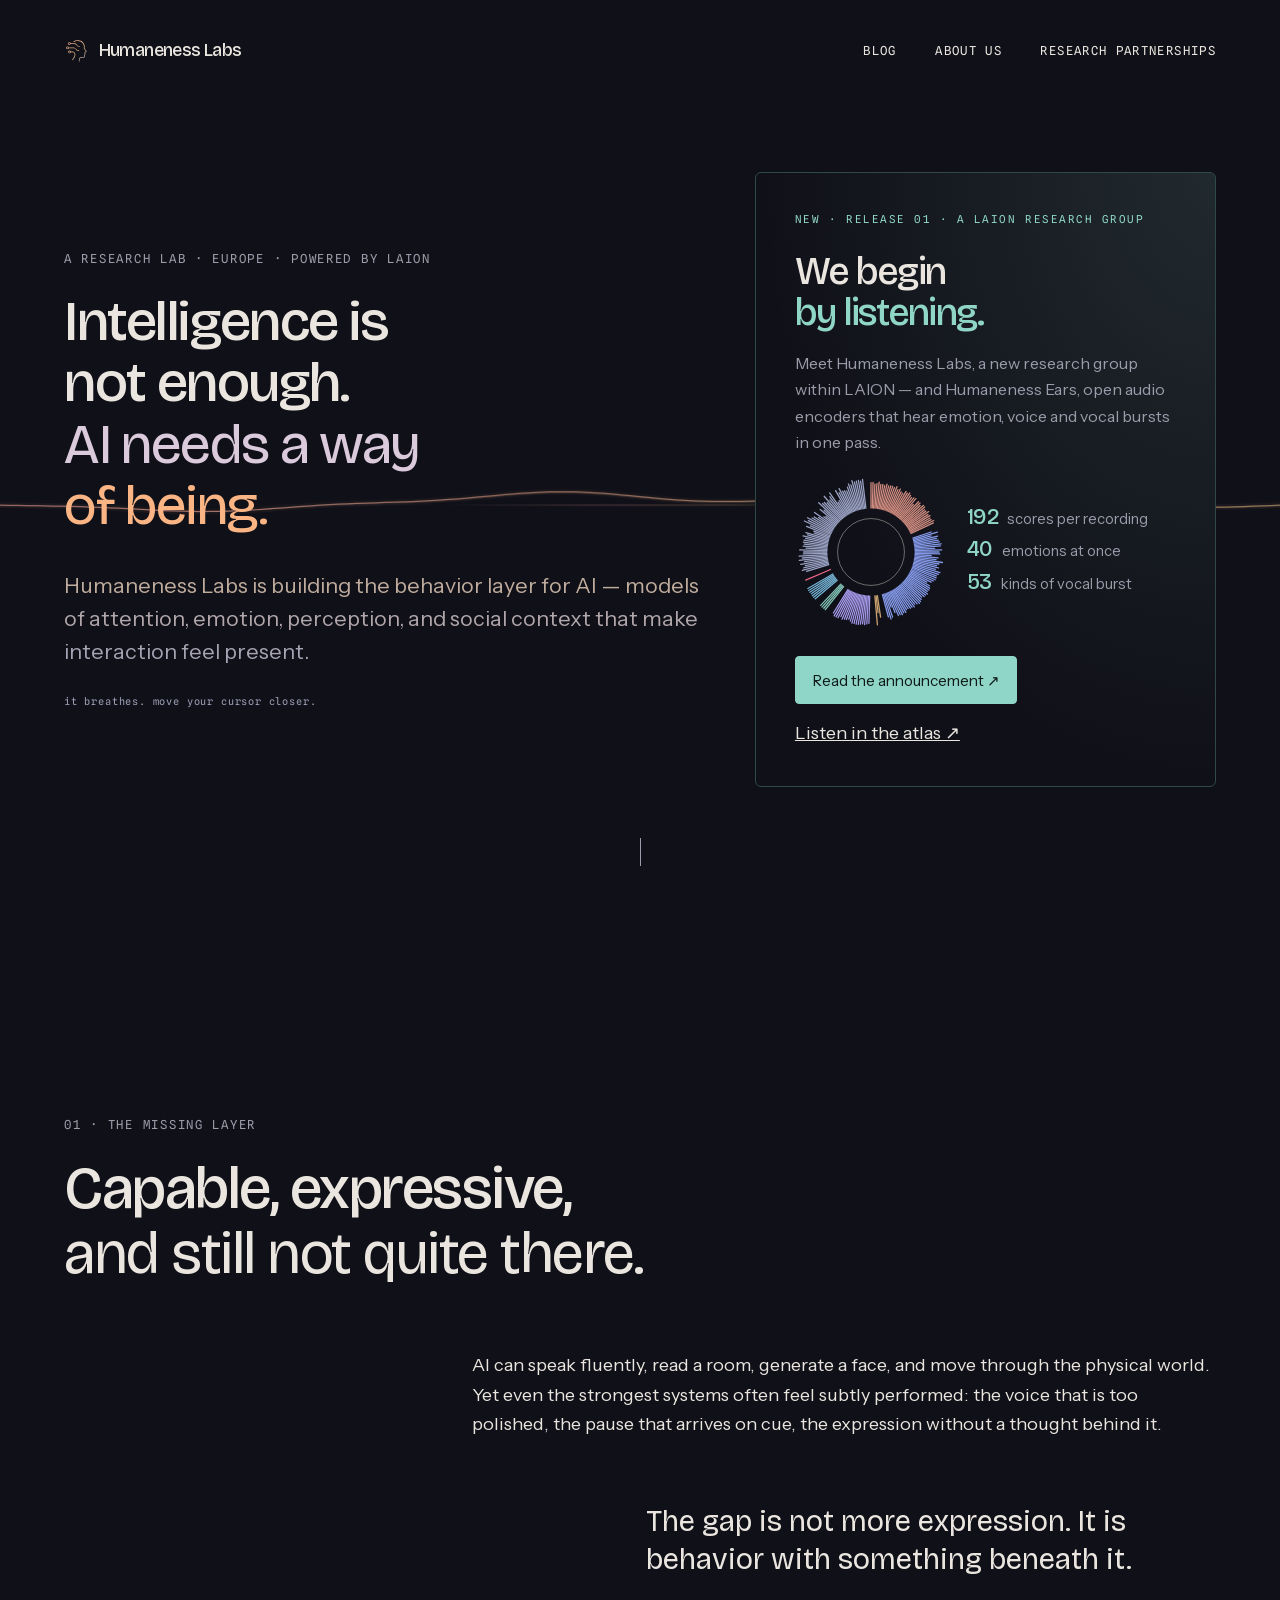
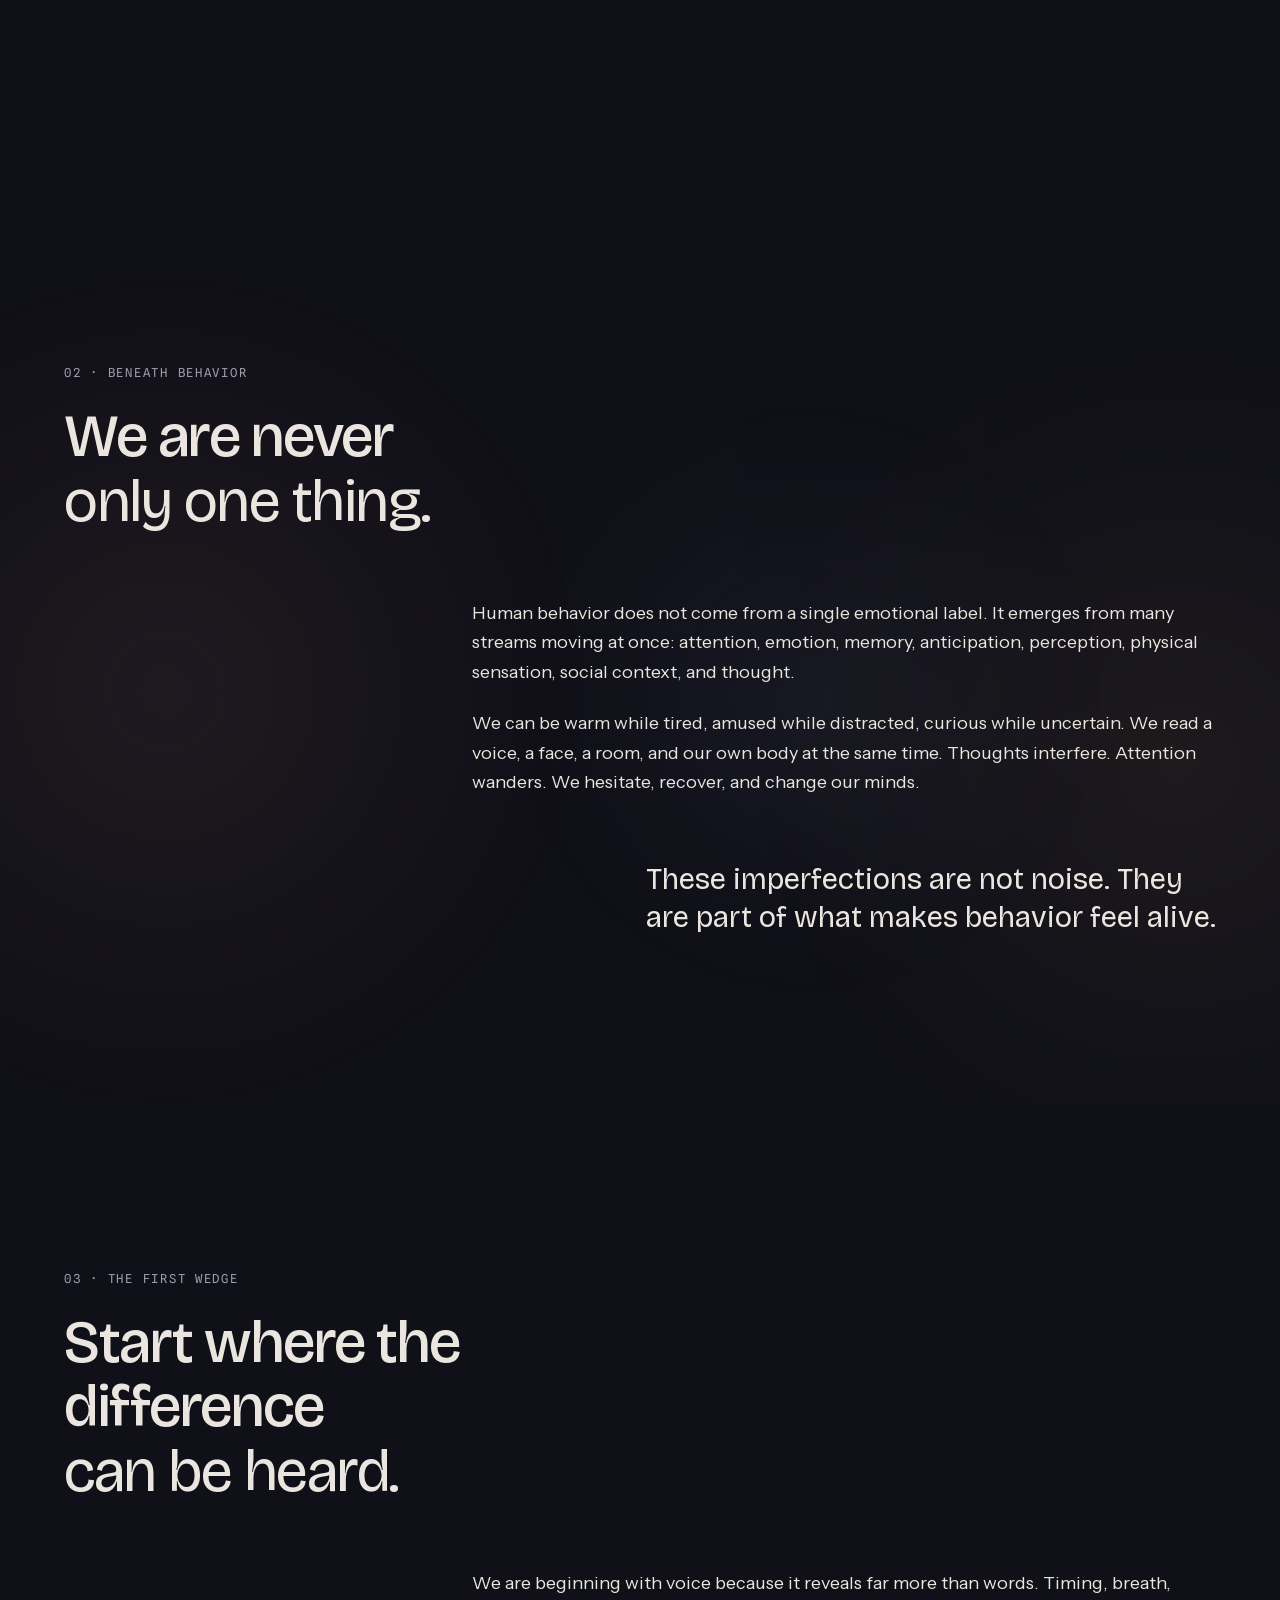
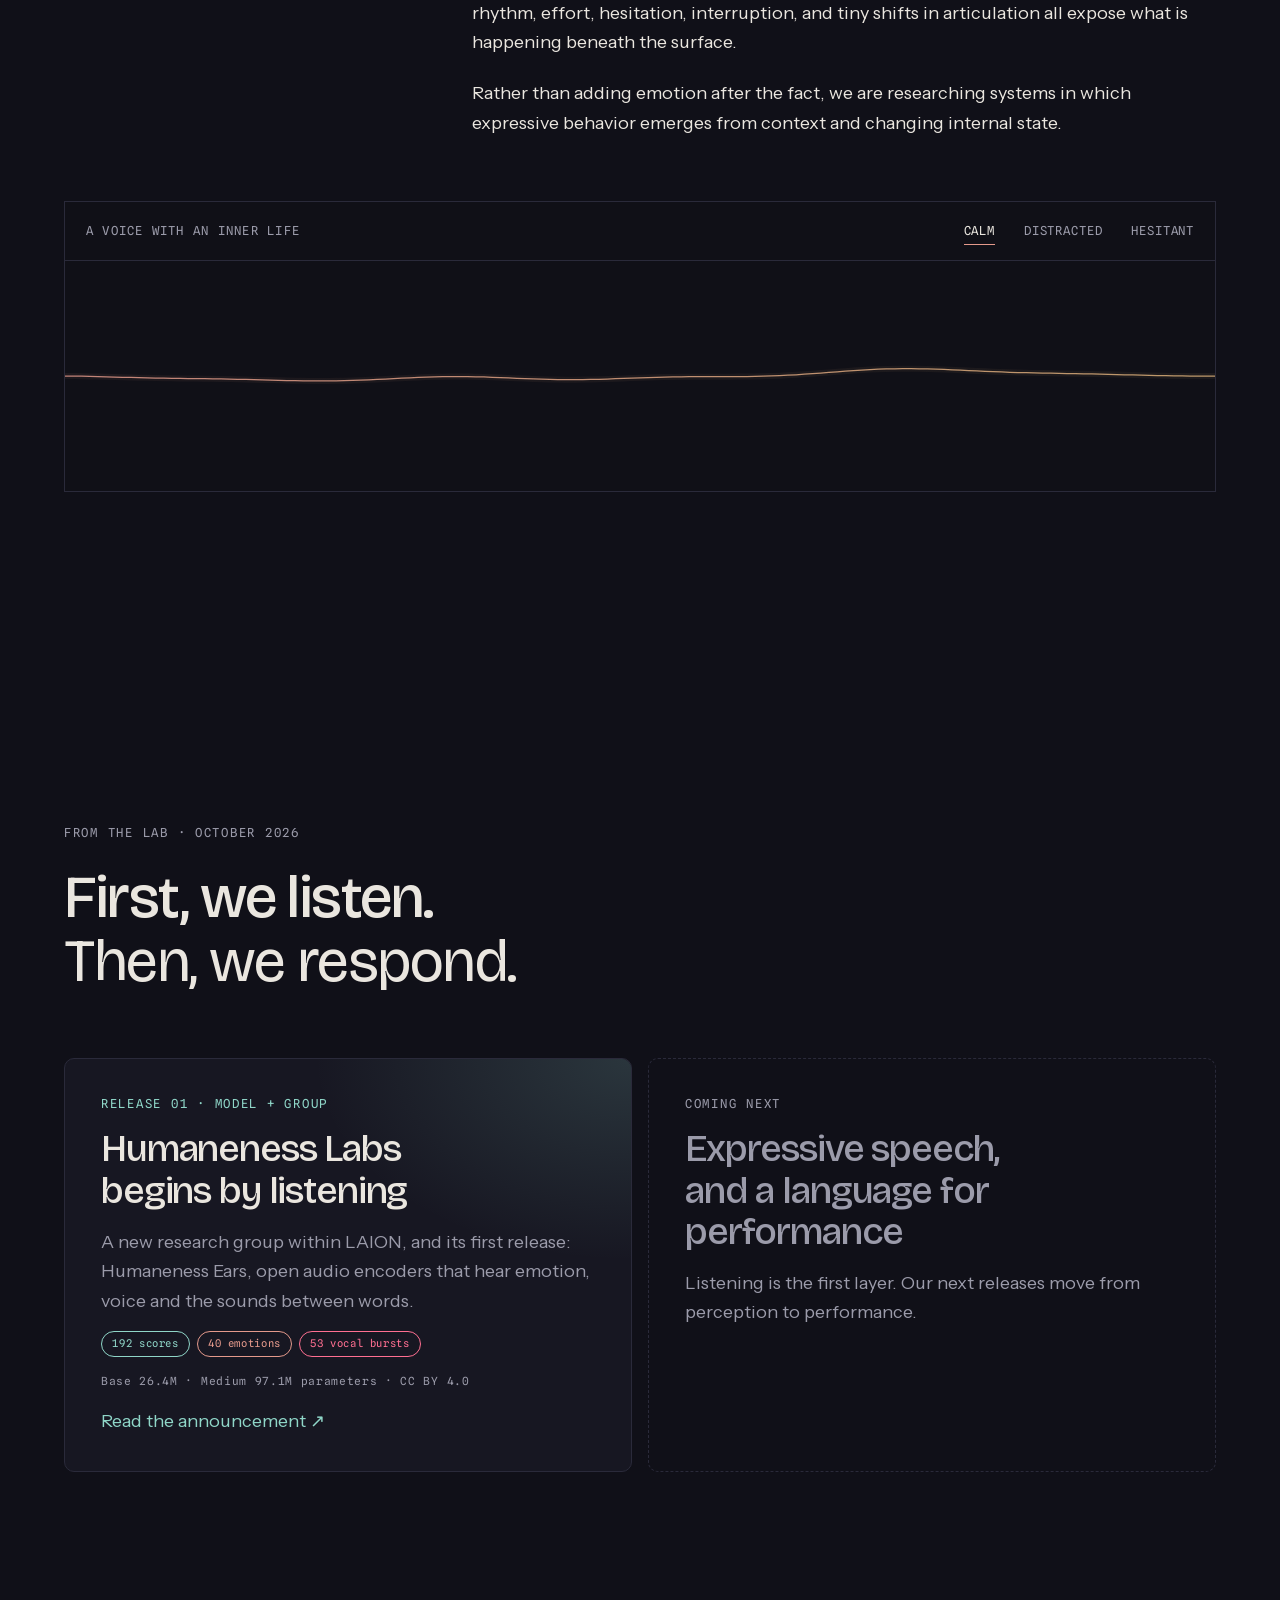
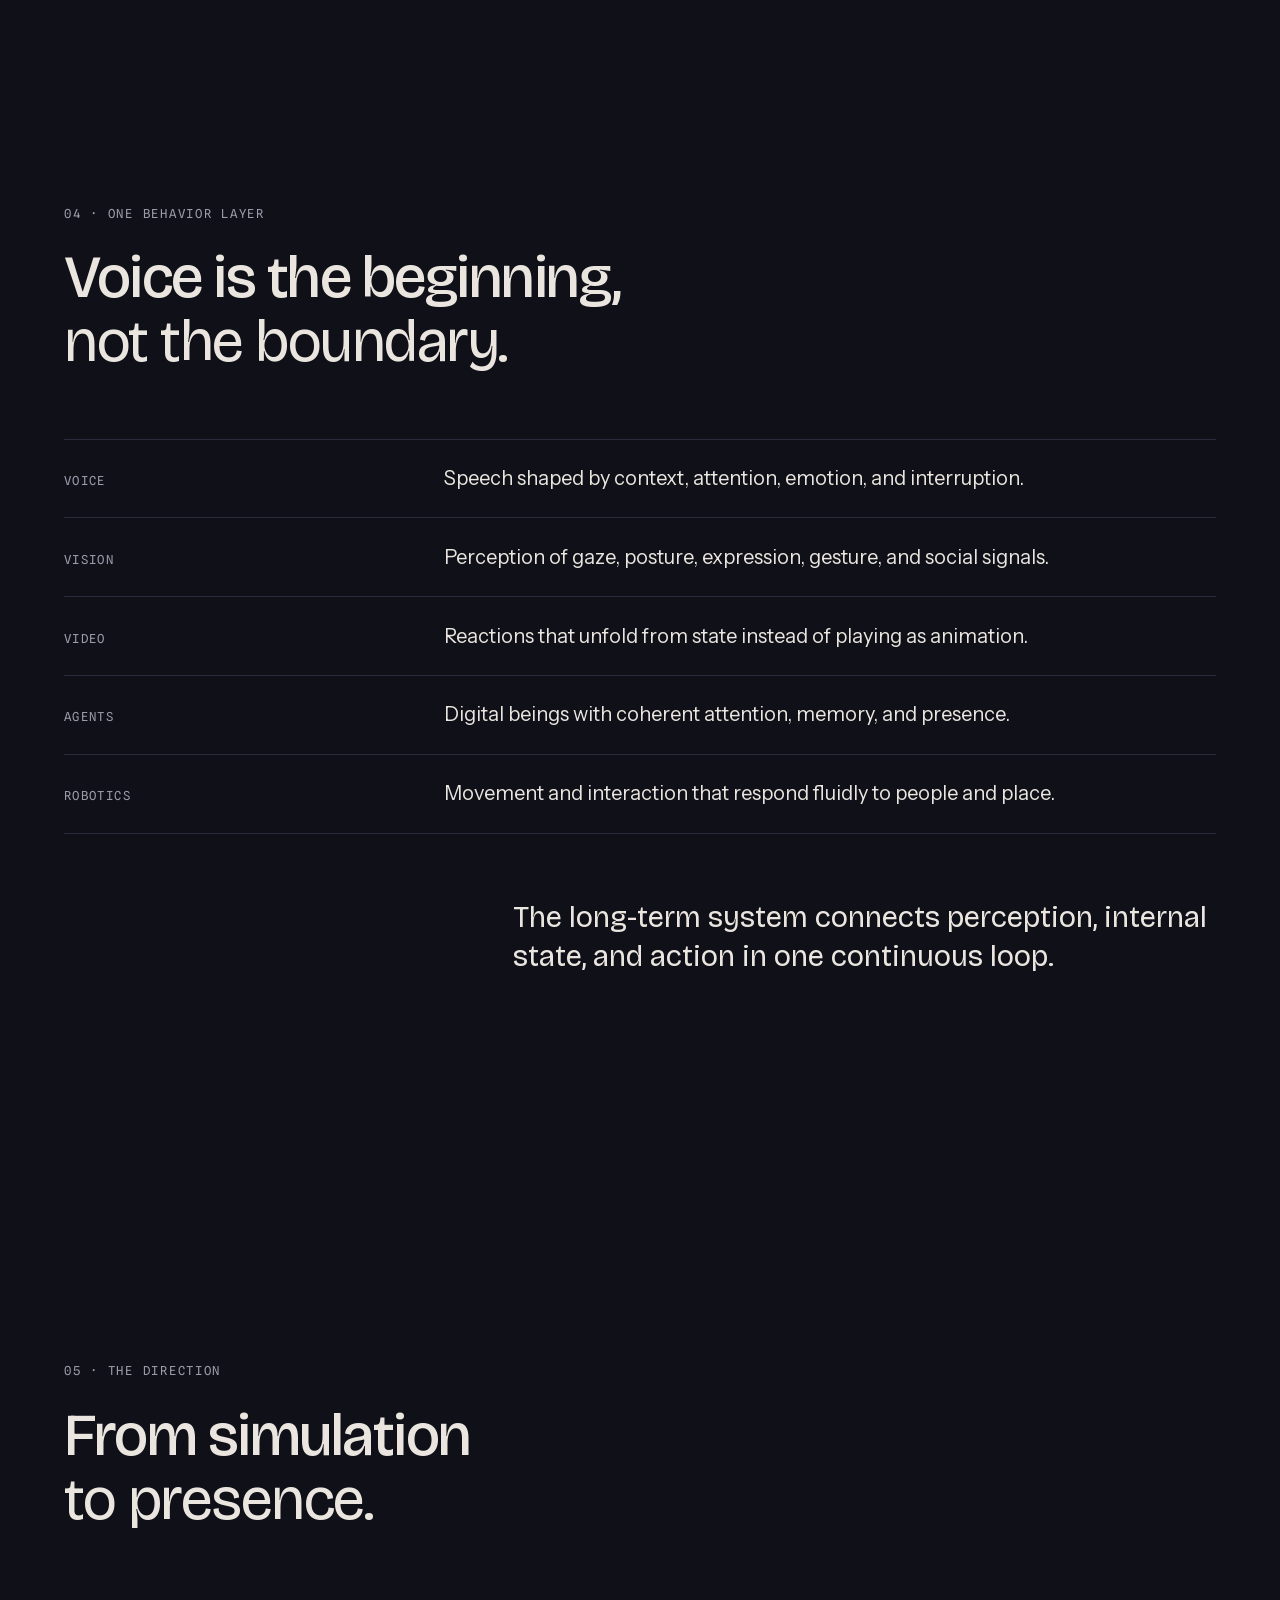
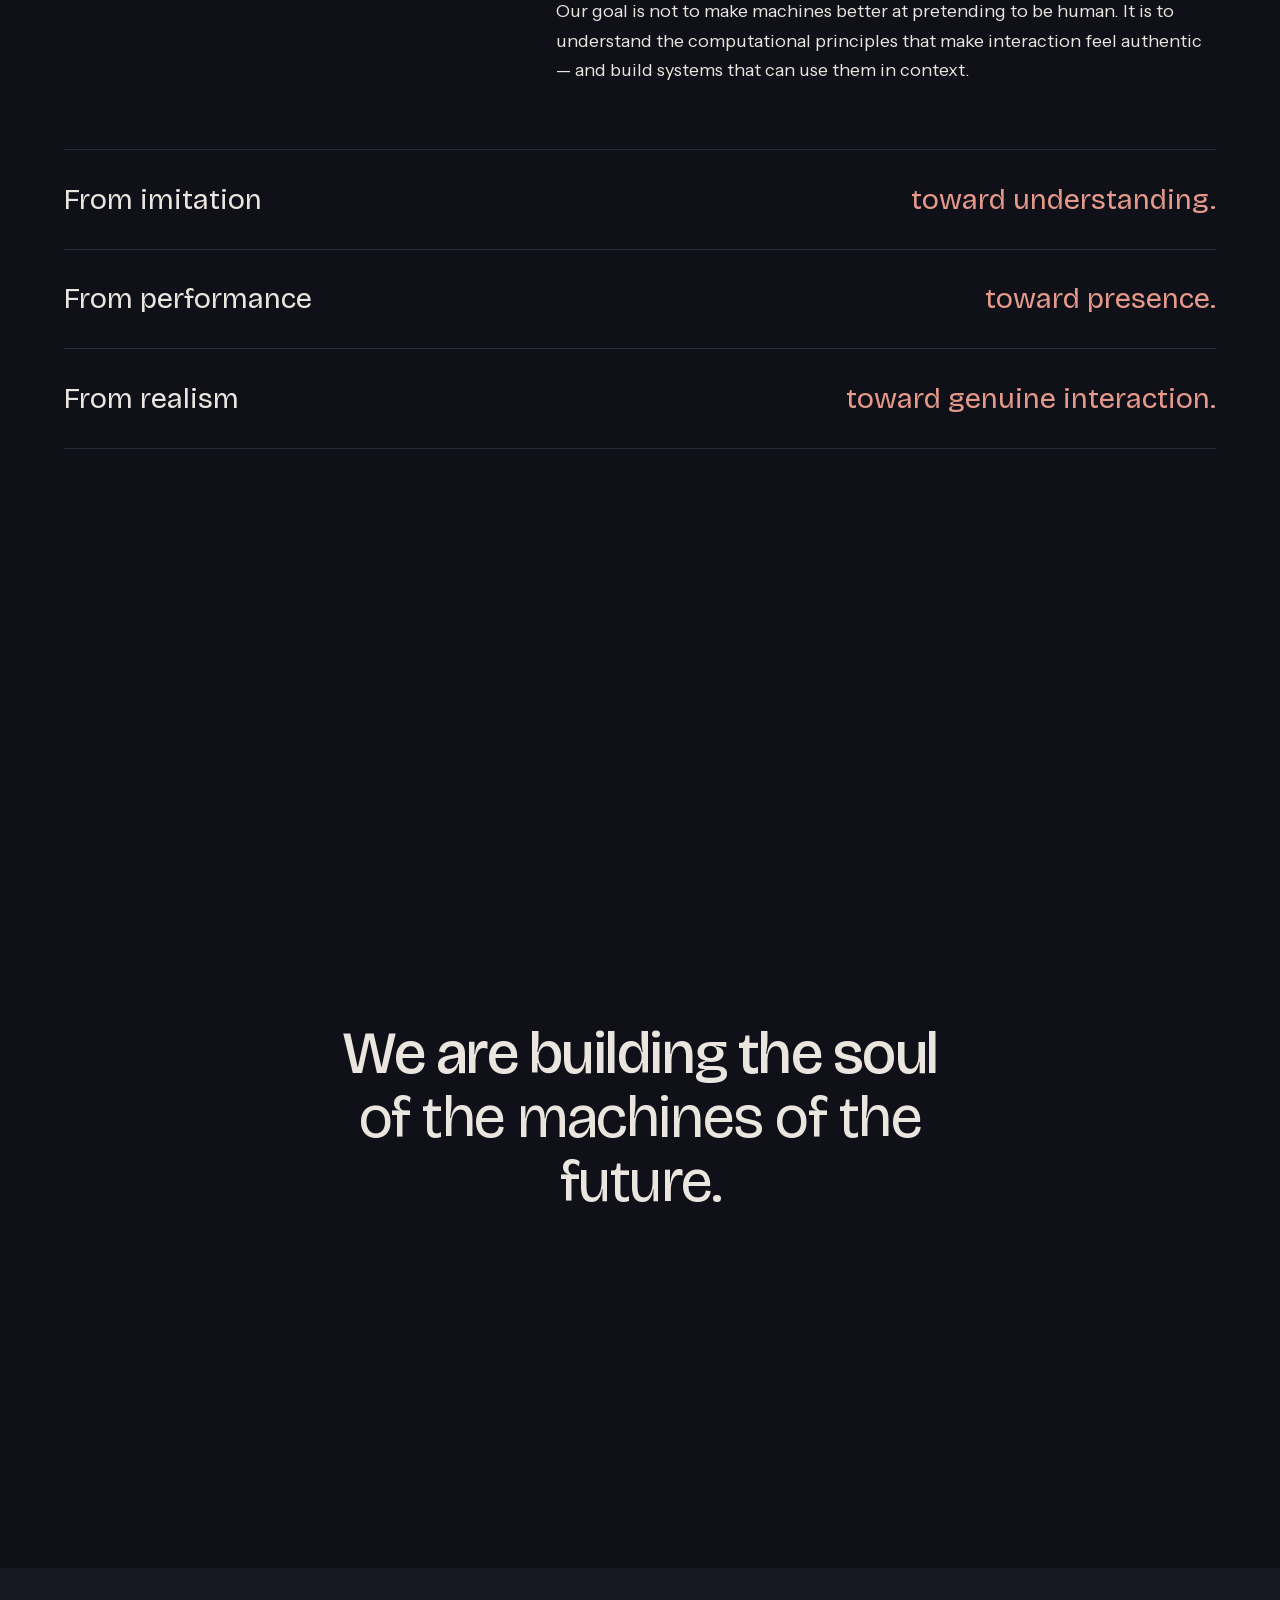
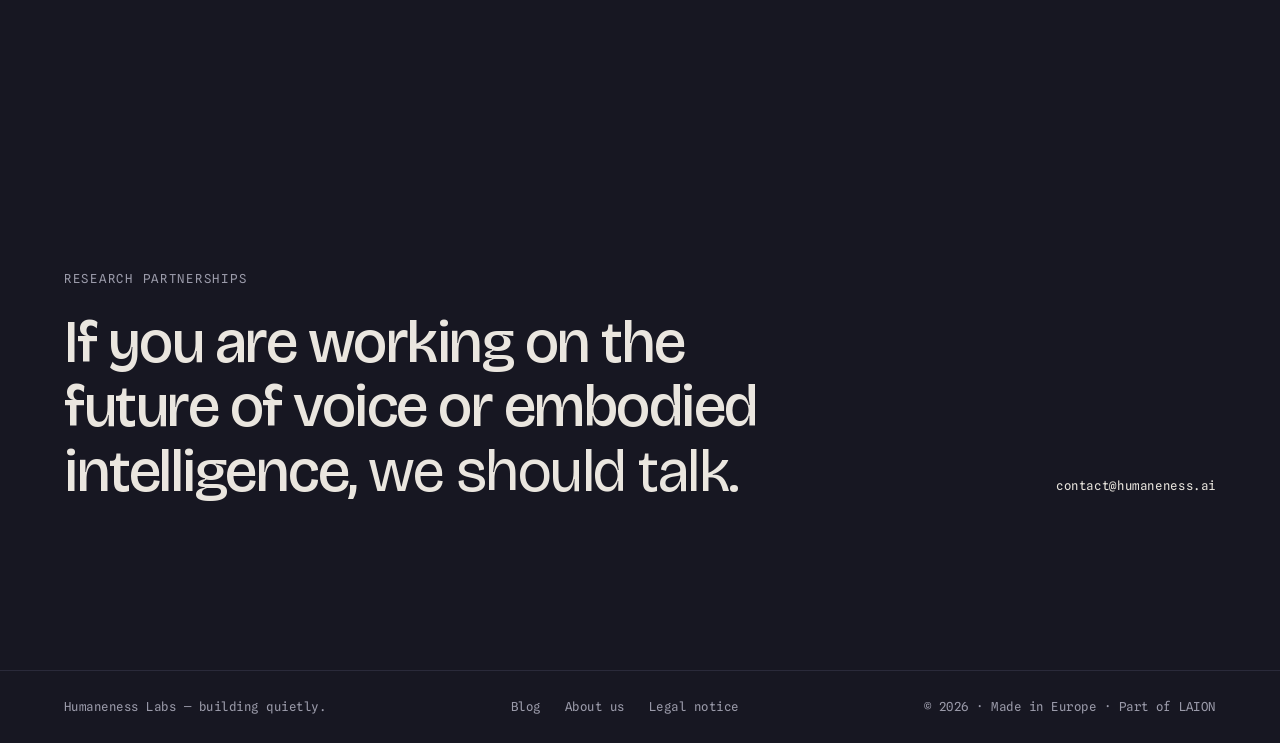
==== commit abd3339c: "Add team portraits to the About page Co-Authored-By: Claude Opus 5.5 <noreply@anthropic.com>" ====
--- a/docs/index.html
+++ b/docs/index.html
@@ -18,7 +18,7 @@
     <link rel="icon" href="logo.svg" type="image/svg+xml">
     <link rel="preload" href="assets/fonts/bricolage-grotesque-latin-variable.woff2" as="font" type="font/woff2" crossorigin>
     <link rel="preload" href="assets/fonts/instrument-sans-latin-variable.woff2" as="font" type="font/woff2" crossorigin>
-    <link rel="stylesheet" href="assets/css/main.css?v=dda4b2245638">
+    <link rel="stylesheet" href="assets/css/main.css?v=c8d20dbdb297">
     <link rel="stylesheet" href="assets/css/blog.css?v=b44b9e291b29">
   </head>
   <body>
--- a/docs/assets/css/main.css
+++ b/docs/assets/css/main.css
@@ -487,6 +487,7 @@
 .page-intro { max-width: 58ch; margin: 2rem 0 0; color: var(--mute); font-size: var(--step-1); line-height: 1.5; }
 .founders { display: grid; grid-template-columns: repeat(auto-fit, minmax(min(100%, 19rem), 1fr)); gap: var(--space-m); margin-top: var(--space-m); }
 .founder { border-top: 1px solid var(--hairline); padding-top: 2rem; }
+.founder__photo { display: block; width: min(100%, 15rem); height: auto; aspect-ratio: 1; margin-bottom: 1.5rem; border: 1px solid var(--hairline); border-radius: 10px; object-fit: cover; }
 .founder h2 { font-size: clamp(1.7rem, .9rem + 1.15vw, 2.3rem); overflow-wrap: anywhere; }
 .founder p { max-width: 48ch; }
 .founder .eyebrow { margin-top: 1rem; color: var(--breath-amber); }
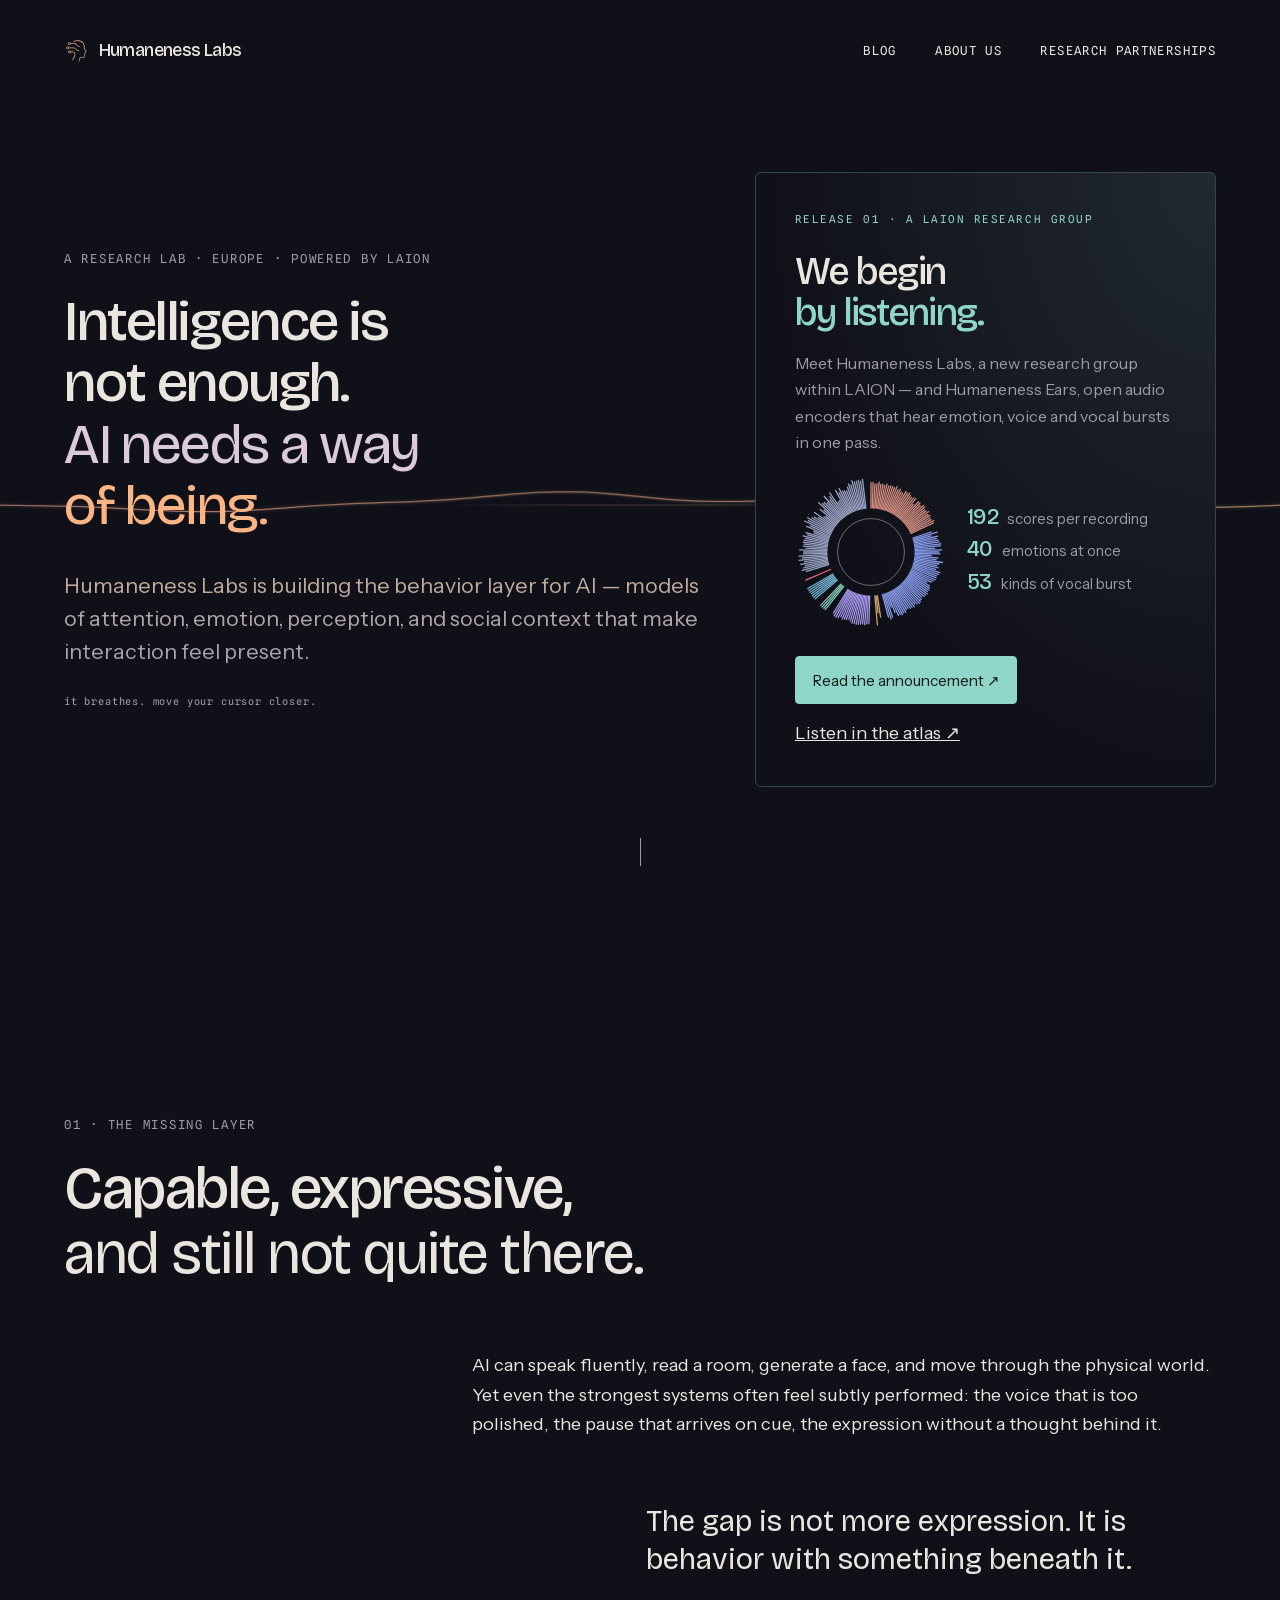
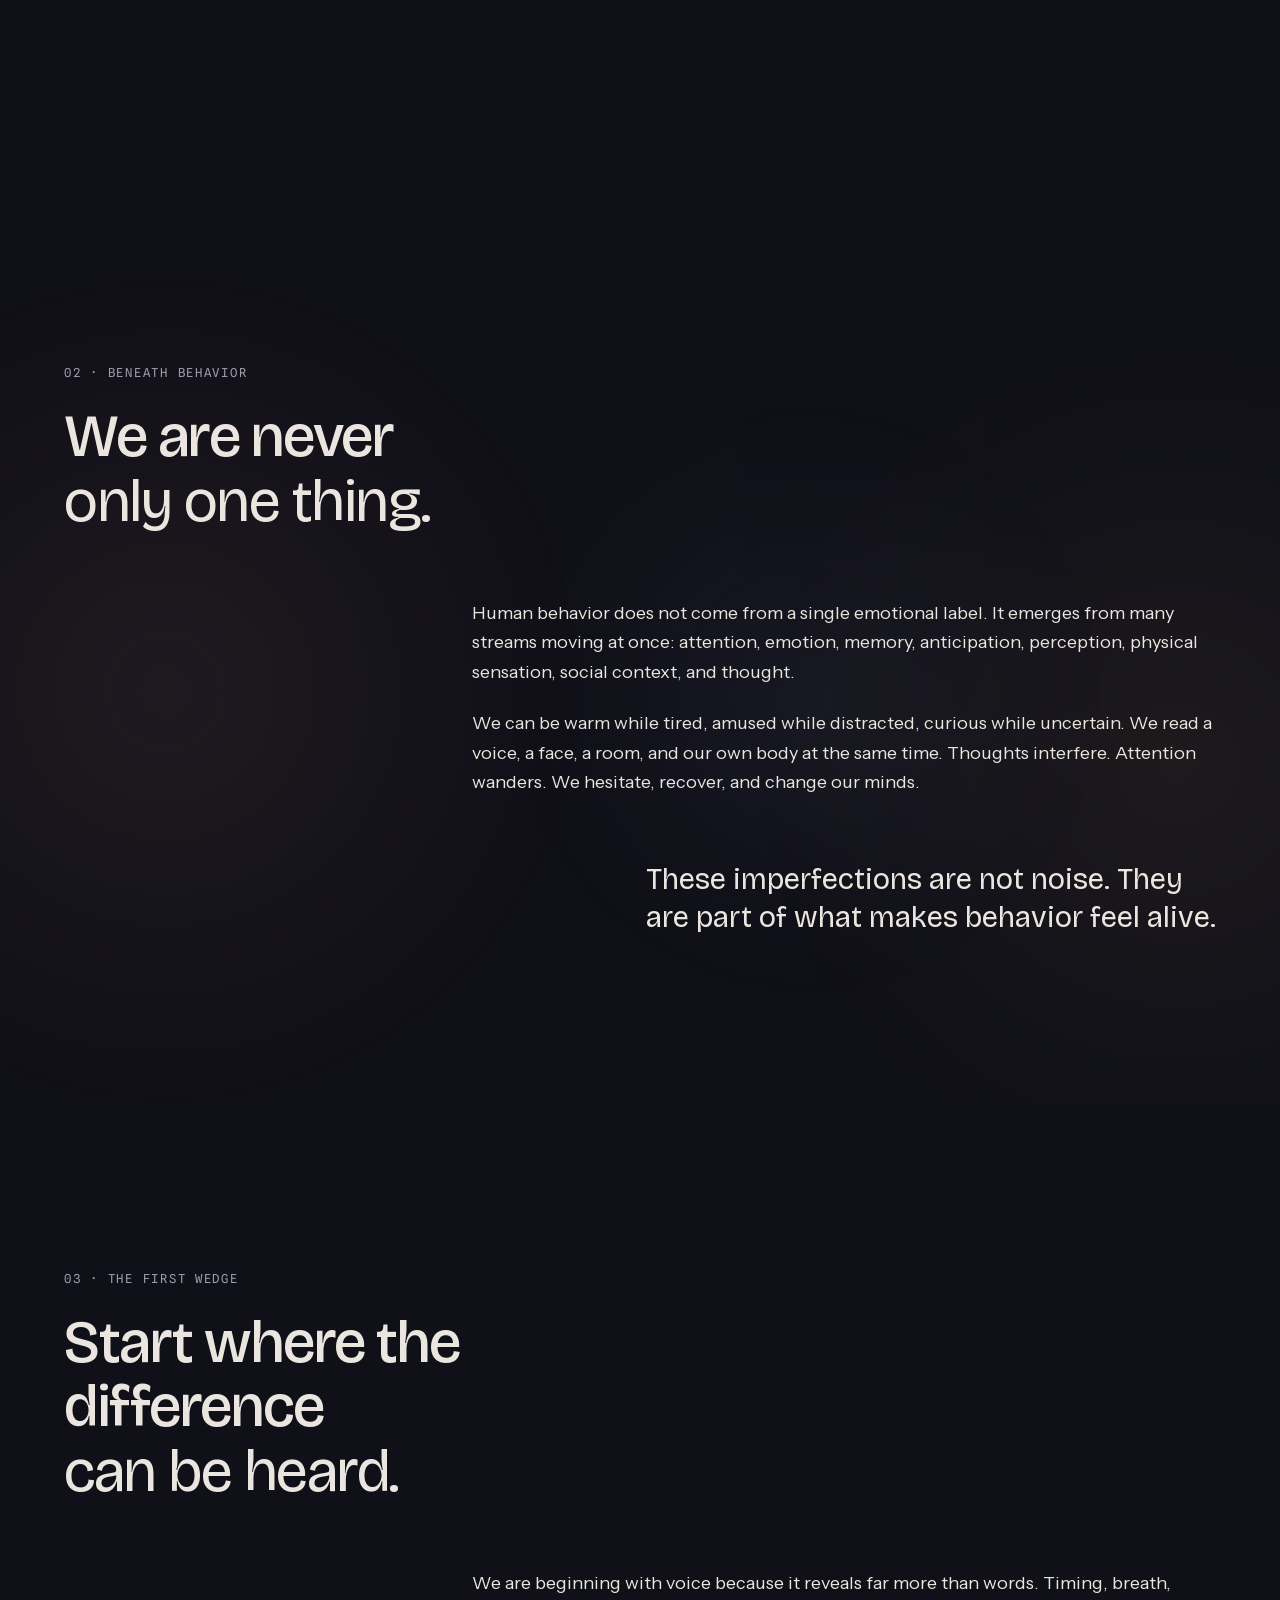
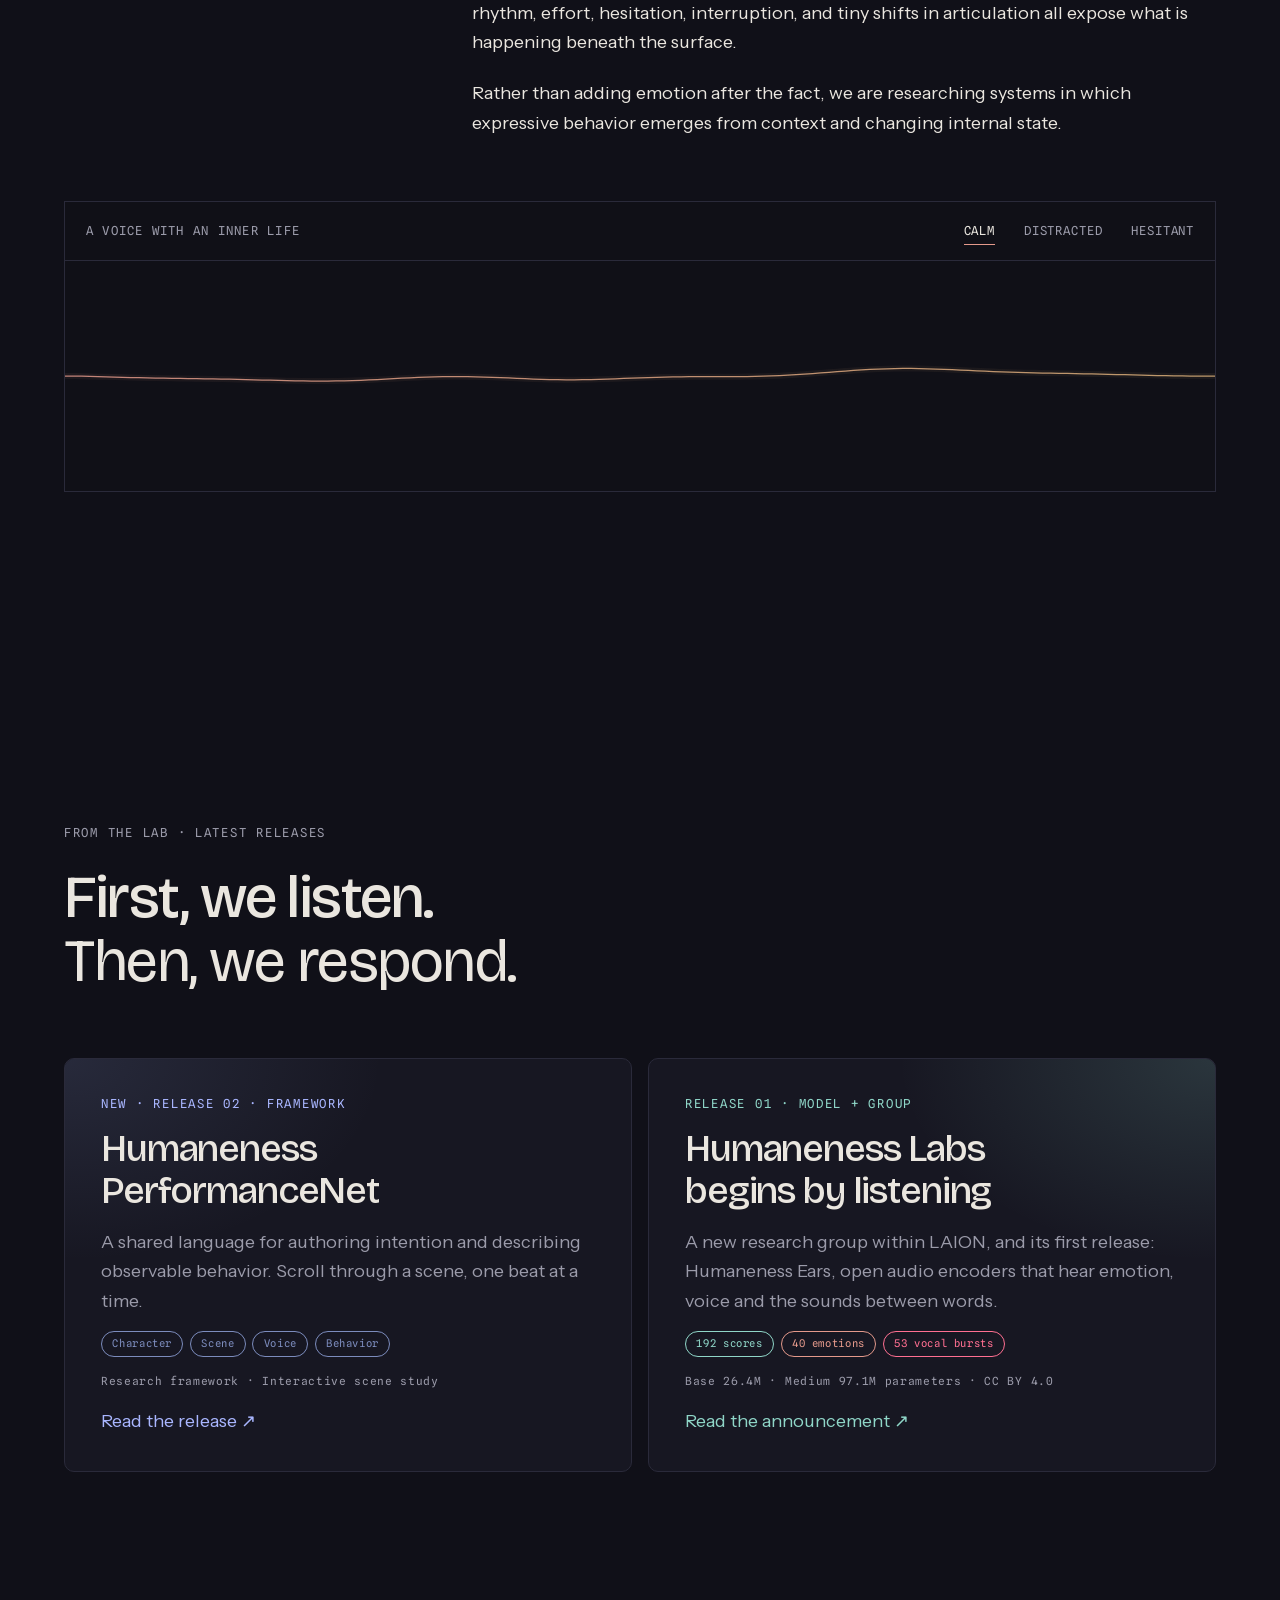
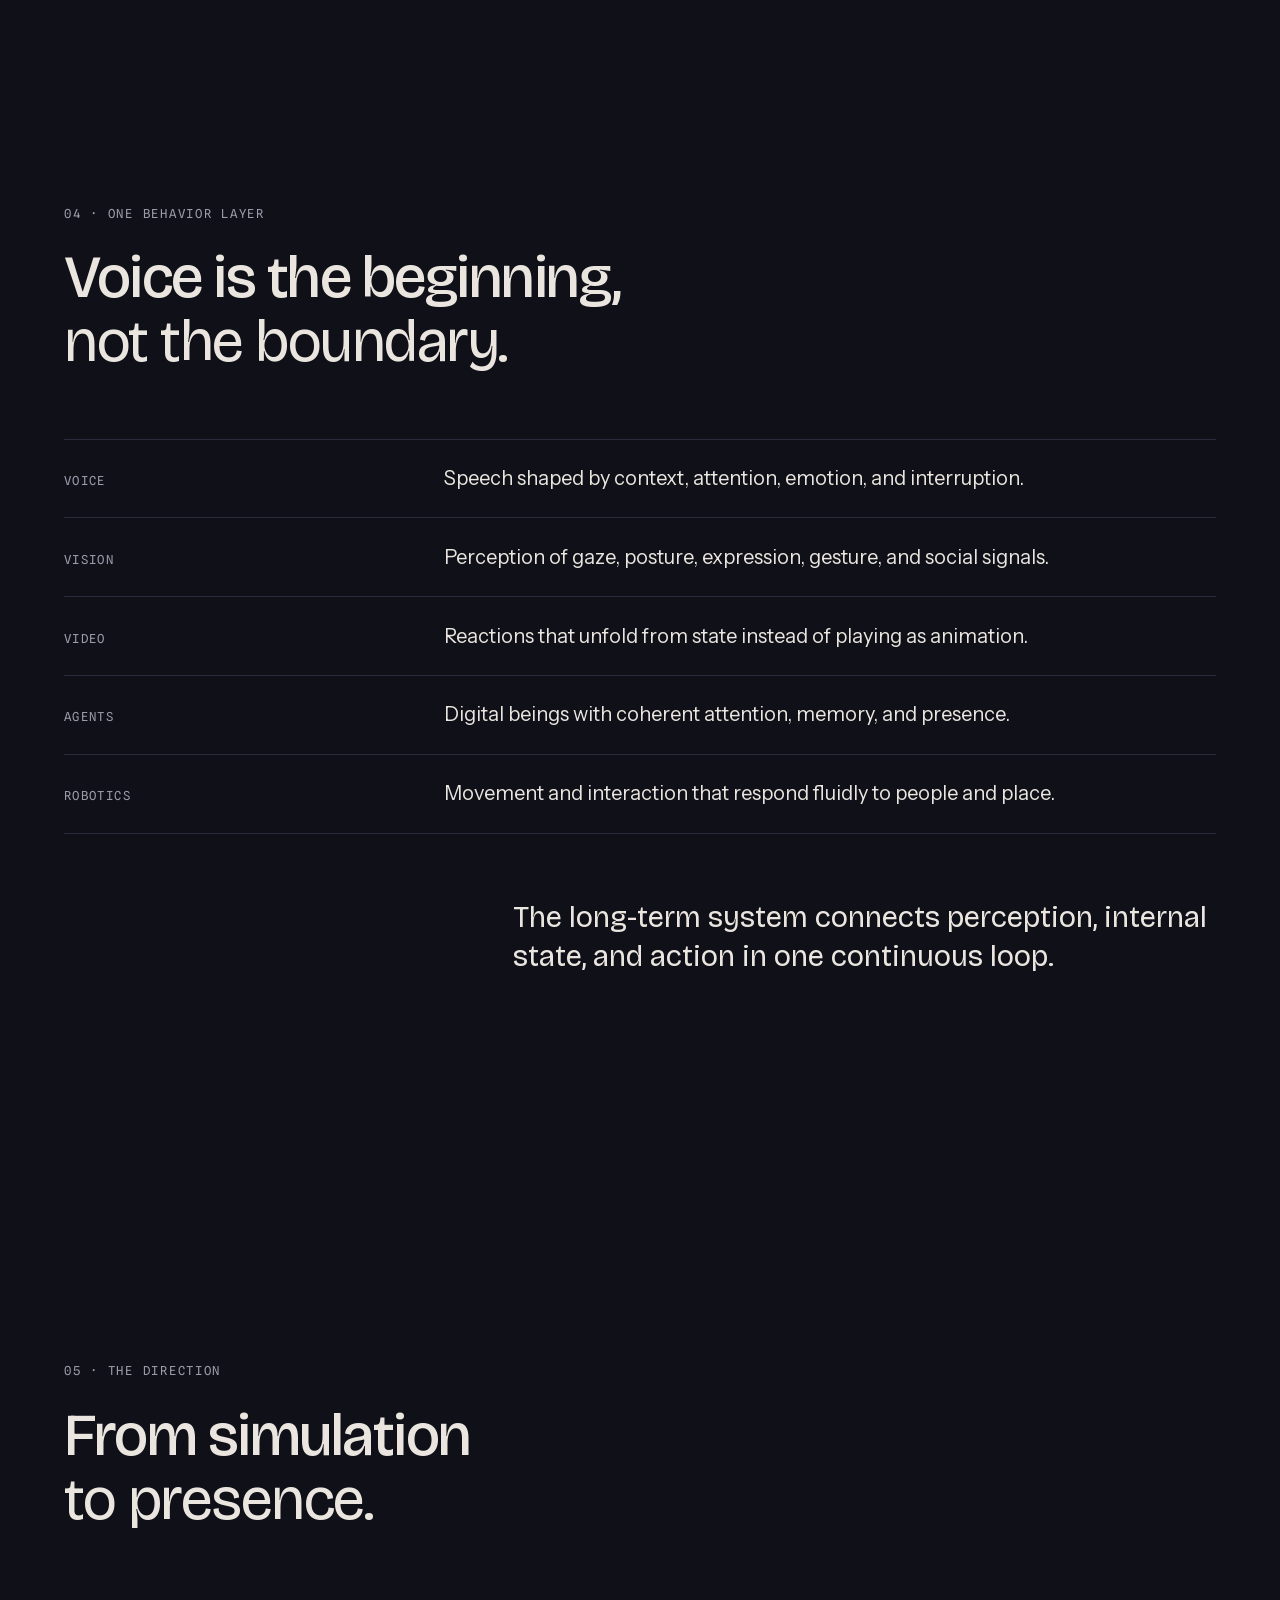
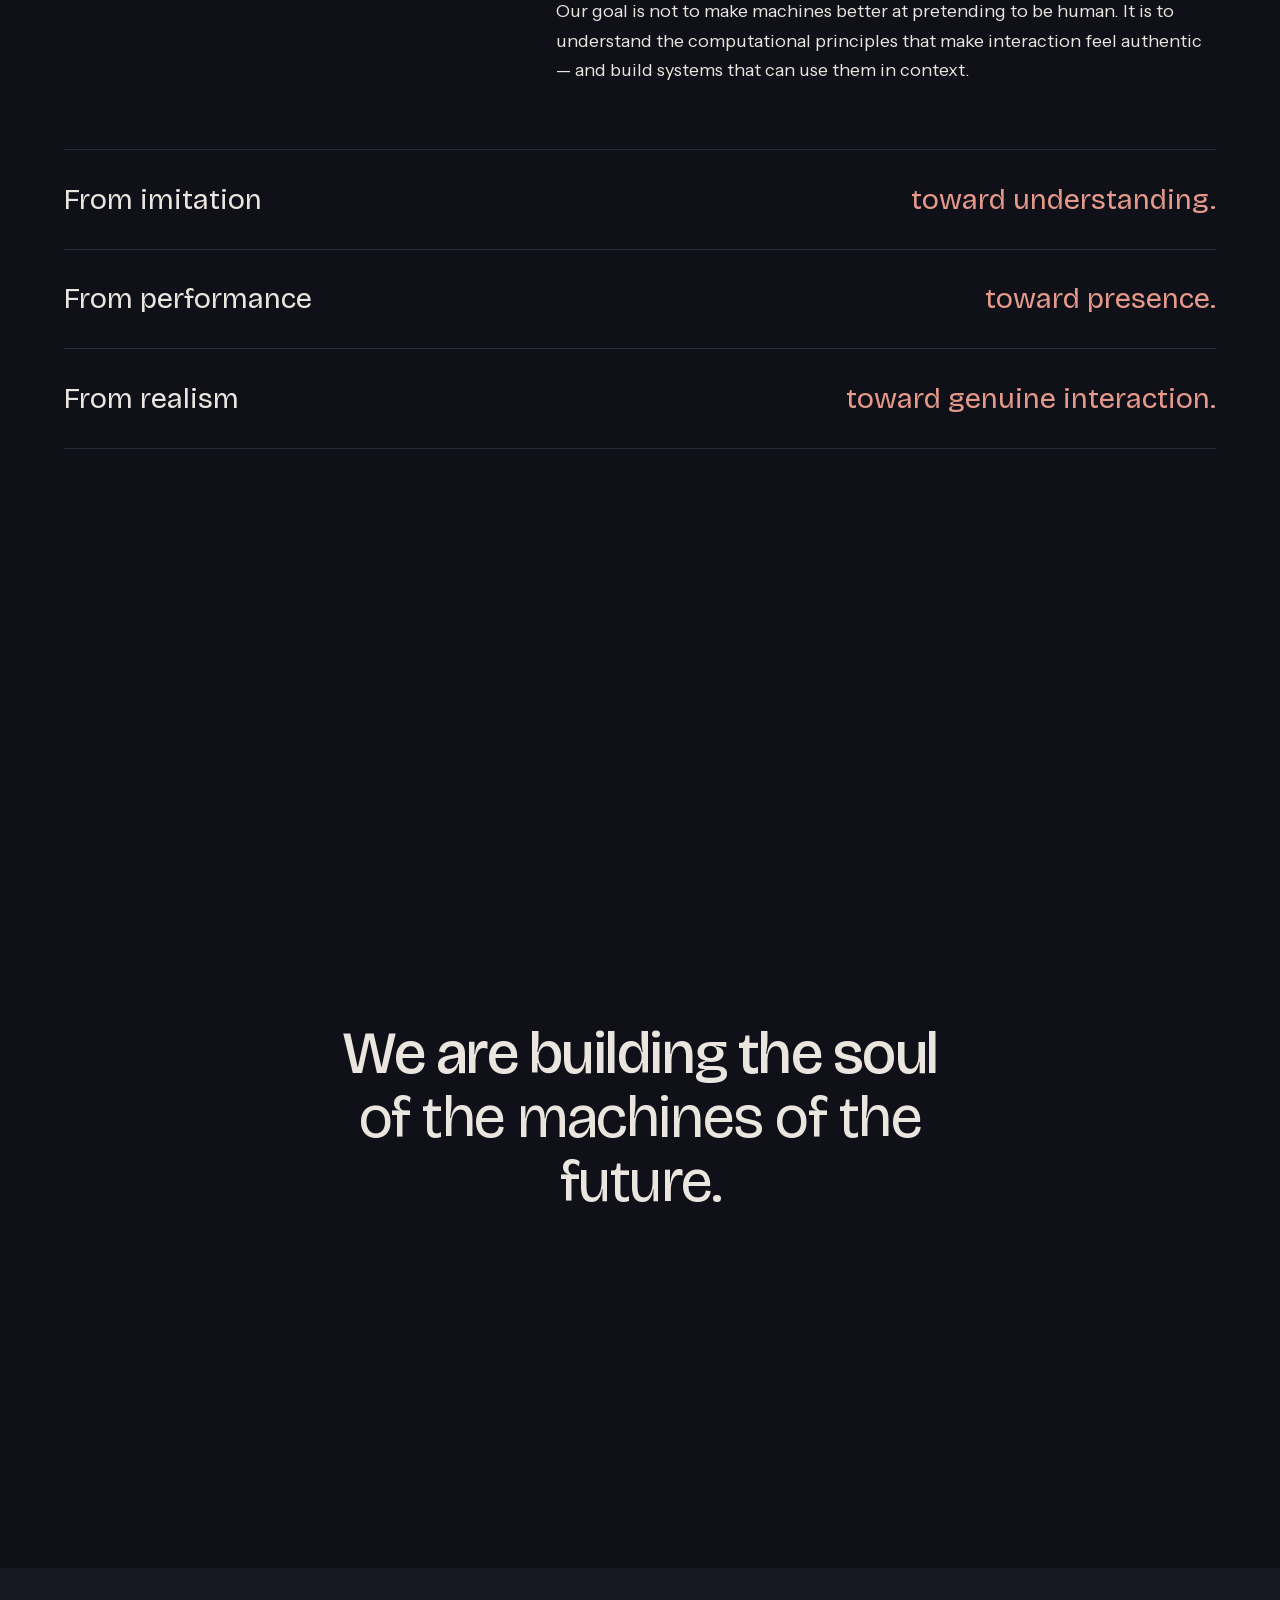
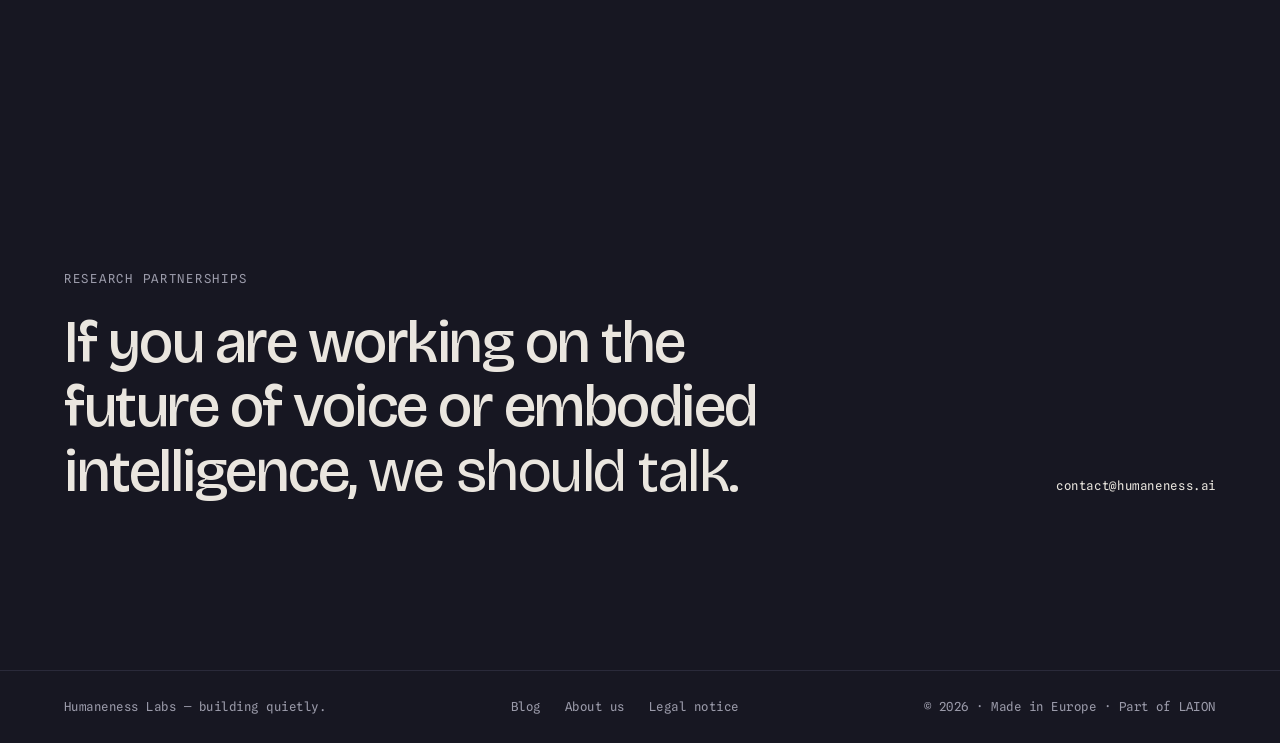
==== commit ceb26b57: "Publish PerformanceNet as Release 02 Date the post 5 November 2026, drop its noindex tag and list it" ====
--- a/docs/index.html
+++ b/docs/index.html
@@ -18,7 +18,7 @@
     <link rel="icon" href="logo.svg" type="image/svg+xml">
     <link rel="preload" href="assets/fonts/bricolage-grotesque-latin-variable.woff2" as="font" type="font/woff2" crossorigin>
     <link rel="preload" href="assets/fonts/instrument-sans-latin-variable.woff2" as="font" type="font/woff2" crossorigin>
-    <link rel="stylesheet" href="assets/css/main.css?v=c8d20dbdb297">
+    <link rel="stylesheet" href="assets/css/main.css?v=380a3c6ade99">
     <link rel="stylesheet" href="assets/css/blog.css?v=b44b9e291b29">
   </head>
   <body>
@@ -52,7 +52,7 @@
           <p class="hero__lede">Humaneness Labs is building the behavior layer for AI — models of attention, emotion, perception, and social context that make interaction feel present.</p>
           <p class="line-caption">it breathes. move your cursor closer.</p>
 </div><aside class="release-feature release-feature--ears" aria-labelledby="release-title" data-no-line-color>
-            <p class="eyebrow">New · Release 01 · A LAION research group</p>
+            <p class="eyebrow">Release 01 · A LAION research group</p>
             <h2 id="release-title">We begin<span>by listening.</span></h2>
             <p>Meet Humaneness Labs, a new research group within LAION — and Humaneness Ears, open audio encoders that hear emotion, voice and vocal bursts in one pass.</p>
             <div class="feature-ears">
@@ -120,10 +120,18 @@
 
       <section class="section section--lab shell" id="lab" aria-labelledby="lab-title">
         <div class="section__inner">
-          <p class="eyebrow" data-reveal>From the lab · October 2026</p>
+          <p class="eyebrow" data-reveal>From the lab · Latest releases</p>
           <h2 id="lab-title" data-reveal>First, we listen.<br><em>Then, we respond.</em></h2>
           <div class="lab-grid">
-            <a class="lab-card lab-card--ears" href="blog/introducing-humaneness-labs/" data-reveal>
+            <a class="lab-card lab-card--performance" href="blog/humaneness-performancenet/" data-reveal>
+              <span class="lab-card__kicker">New · Release 02 · Framework</span>
+              <span class="lab-card__title">Humaneness PerformanceNet</span>
+              <span class="lab-card__text">A shared language for authoring intention and describing observable behavior. Scroll through a scene, one beat at a time.</span>
+              <span class="lab-card__beats" aria-hidden="true"><i>Character</i><i>Scene</i><i>Voice</i><i>Behavior</i></span>
+              <span class="lab-card__meta">Research framework · Interactive scene study</span>
+              <span class="lab-card__link">Read the release ↗</span>
+            </a>
+            <a class="lab-card lab-card--ears" href="blog/introducing-humaneness-labs/" data-reveal style="--i: 1">
               <span class="lab-card__kicker">Release 01 · Model + group</span>
               <span class="lab-card__title">Humaneness Labs begins by listening</span>
               <span class="lab-card__text">A new research group within LAION, and its first release: Humaneness Ears, open audio encoders that hear emotion, voice and the sounds between words.</span>
@@ -131,11 +139,6 @@
               <span class="lab-card__meta">Base 26.4M · Medium 97.1M parameters · CC BY 4.0</span>
               <span class="lab-card__link">Read the announcement ↗</span>
             </a>
-            <div class="lab-card lab-card--soon" data-reveal style="--i: 1">
-              <span class="lab-card__kicker">Coming next</span>
-              <span class="lab-card__title">Expressive speech, and a language for performance</span>
-              <span class="lab-card__text">Listening is the first layer. Our next releases move from perception to performance.</span>
-            </div>
           </div>
         </div>
       </section>
--- a/docs/assets/css/main.css
+++ b/docs/assets/css/main.css
@@ -409,6 +409,7 @@
 .lab-card--ears .lab-card__beats i:nth-child(1) { color: #8fd6c8; }
 .lab-card--ears .lab-card__beats i:nth-child(2) { color: var(--breath-rose); }
 .lab-card--ears .lab-card__beats i:nth-child(3) { color: var(--line-glow-rose); }
+.lab-card--performance .lab-card__kicker, .lab-card--performance .lab-card__link { color: #a9b6ff; }
 .lab-card--soon { border-style: dashed; background: transparent; }
 .lab-card--soon::before { display: none; }
 .lab-card--soon:hover { border-color: var(--hairline); transform: none; }
